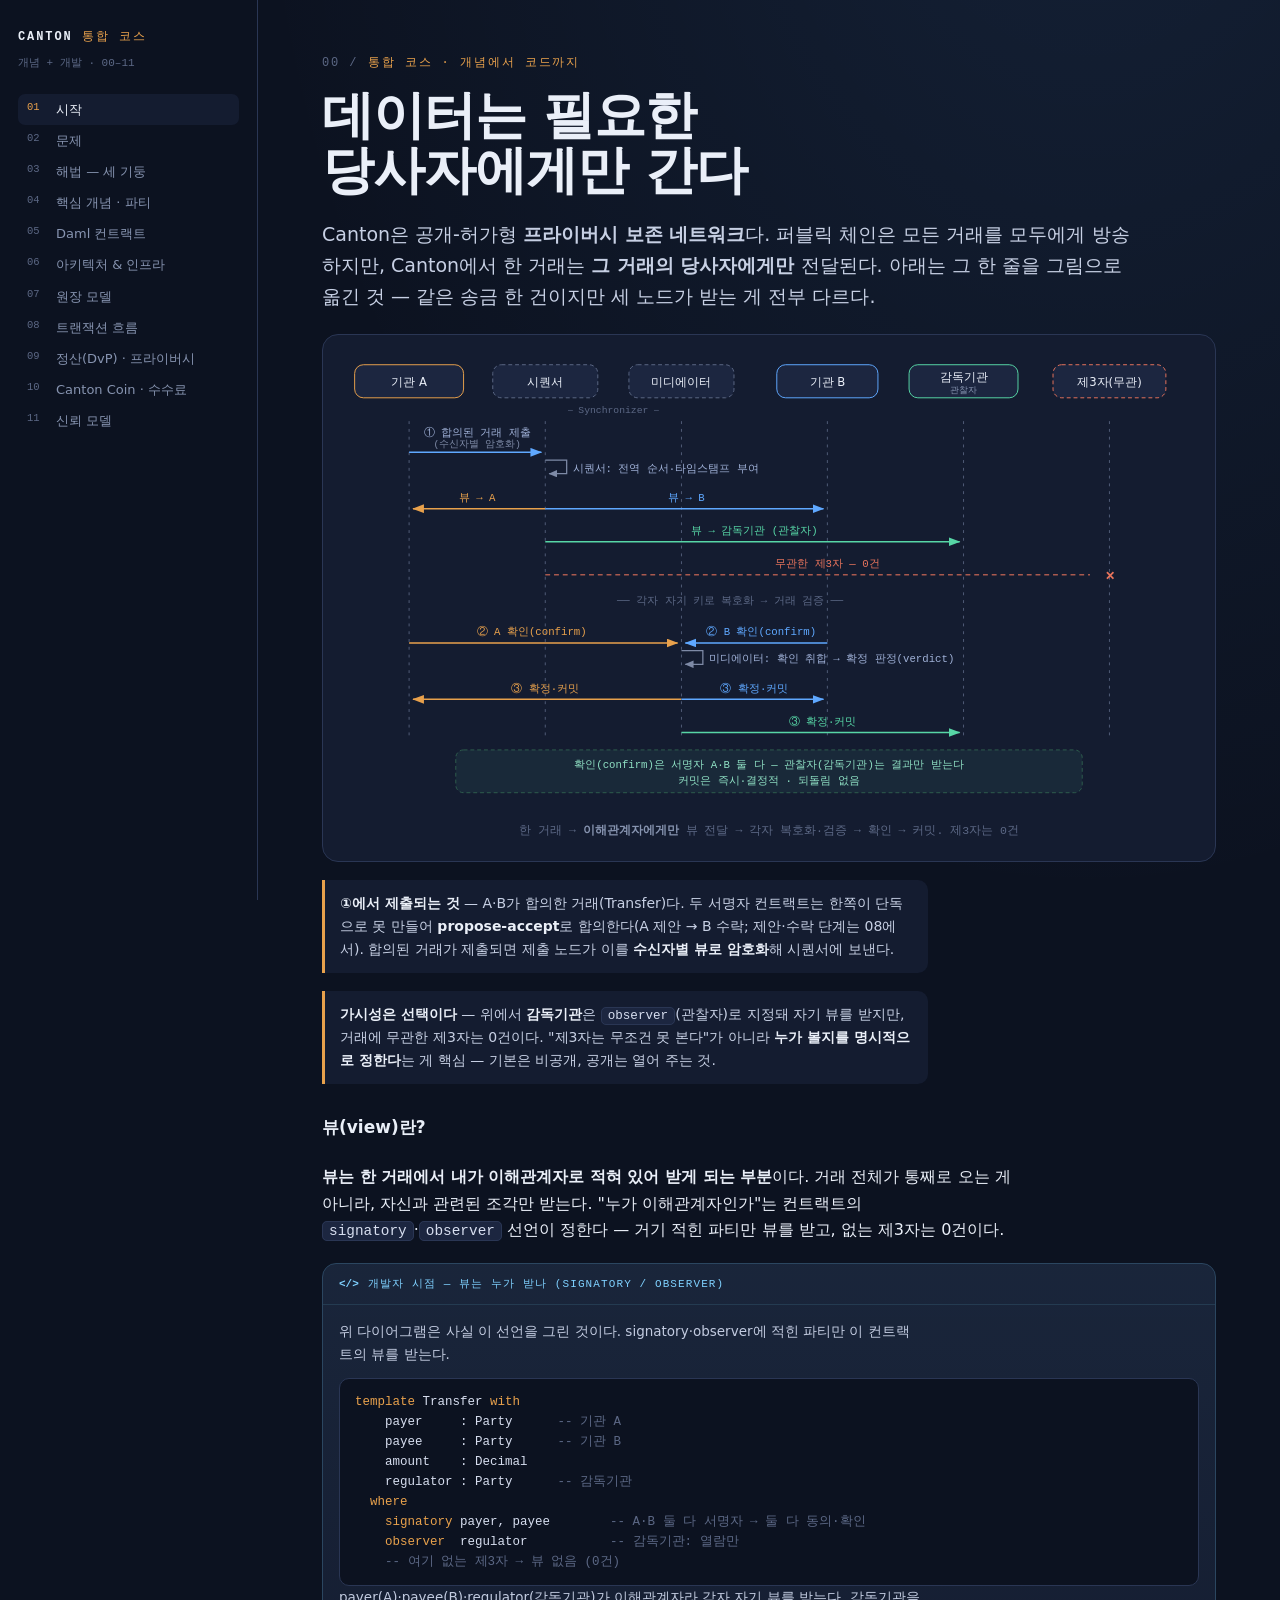
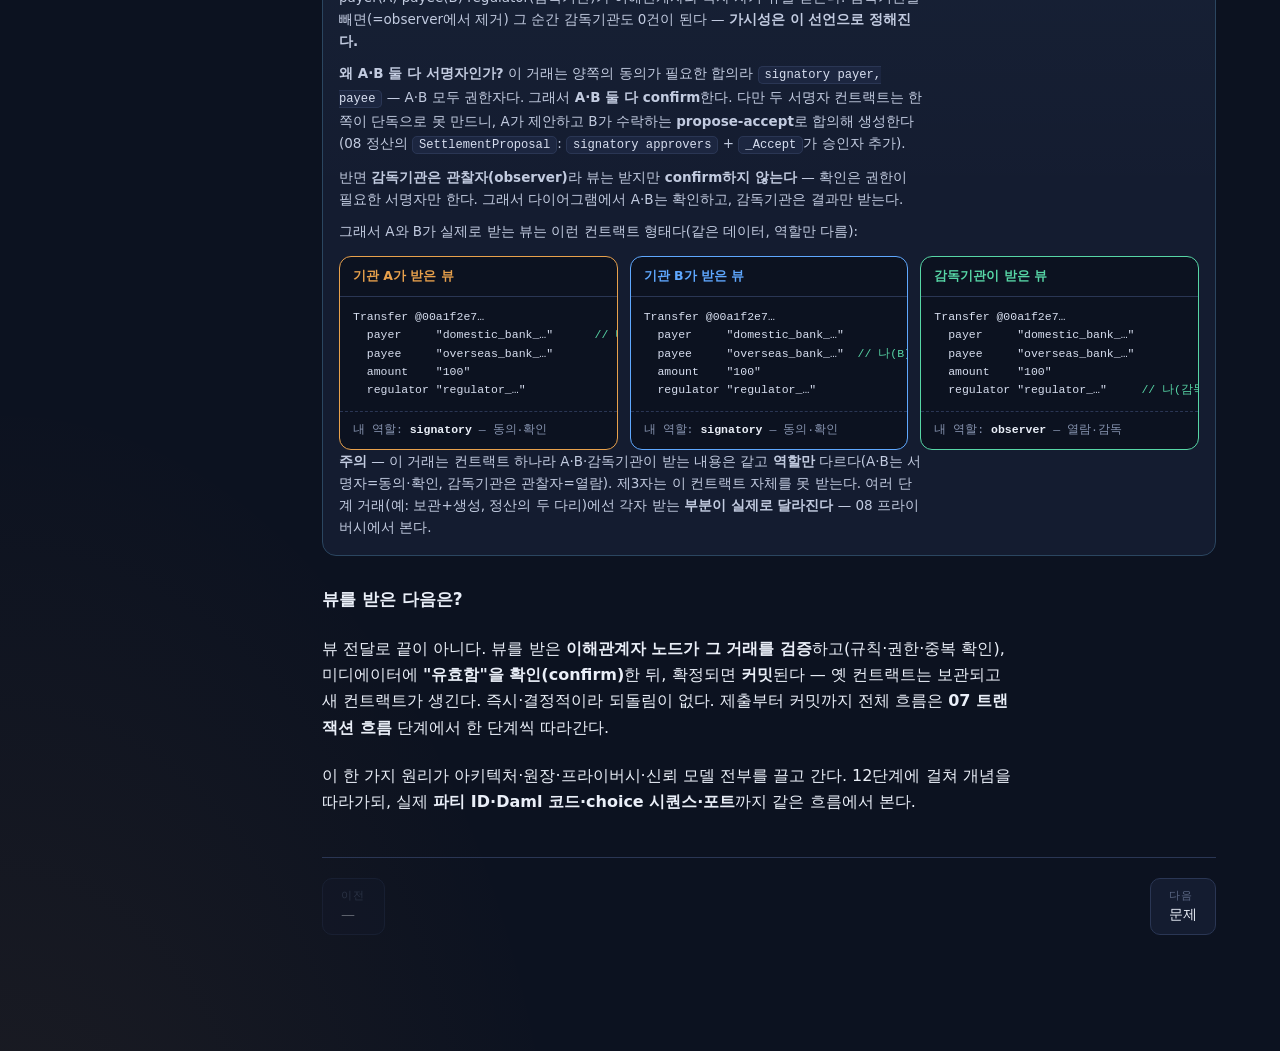
==== wiki/course/index.html @ bc88a3c5 "docs(course): 06 원장에 "노드 DB 구조 — 내부 스토어 vs PQS" 표+다이어그램 데이터 흐름 SVG(앱→Ledger API→참여자 내부 PostgreSQL · " ====
<!doctype html>
<html lang="ko">
<head>
<meta charset="utf-8">
<meta name="viewport" content="width=device-width, initial-scale=1">
<meta name="description" content="Canton Network 통합 코스 — 개념부터 코드까지 한 흐름으로(클릭형 DvP·신뢰모델·아키텍처).">
<title>Canton 통합 코스 — 개념 + 개발</title>
</head>
<body>
<style>
  :root{
    --ink:#0C1220; --surface:#141C30; --surface2:#1C2640; --line:#2A3654;
    --text:#EAEFF8; --muted:#8794B0; --faint:#5C6885;
    --a:#E8A14C; --b:#5FA8FF; --sealed:#404C6B; --ok:#57D6A6; --warn:#E8745C; --dev:#7FD1FF;
    --mono:ui-monospace,"SF Mono",SFMono-Regular,Menlo,Consolas,monospace;
    --sans:-apple-system,BlinkMacSystemFont,"Segoe UI",system-ui,Roboto,"Helvetica Neue",Arial,sans-serif;
  }
  *{box-sizing:border-box} html,body{margin:0}
  body{background:radial-gradient(120% 80% at 85% -10%,rgba(95,168,255,.10),transparent 55%),radial-gradient(90% 70% at 0% 110%,rgba(232,161,76,.08),transparent 50%),var(--ink); color:var(--text); font-family:var(--sans); -webkit-font-smoothing:antialiased; line-height:1.64}
  a{color:var(--b)}
  .wrap{display:grid; grid-template-columns:258px 1fr; min-height:100vh; max-width:1340px; margin:0 auto}

  .rail{border-right:1px solid var(--line); padding:28px 18px 40px; position:sticky; top:0; align-self:start; height:100vh; overflow:auto}
  .brand{font-family:var(--mono); font-size:12px; letter-spacing:.16em; color:var(--a); text-transform:uppercase} .brand b{color:var(--text); font-weight:600}
  .brand-sub{font-family:var(--mono); font-size:11px; color:var(--faint); margin-top:6px}
  .steps{list-style:none; margin:22px 0 0; padding:0; counter-reset:s}
  .steps button{width:100%; text-align:left; background:none; border:0; color:var(--muted); font-family:var(--sans); font-size:13px; padding:7px 9px 7px 38px; position:relative; border-radius:7px; cursor:pointer; line-height:1.32}
  .steps button::before{counter-increment:s; content:counter(s,decimal-leading-zero); position:absolute; left:9px; top:7px; font-family:var(--mono); font-size:10.5px; color:var(--faint)}
  .steps button:hover,.steps button[aria-current="true"]{color:var(--text); background:var(--surface)}
  .steps button[aria-current="true"]::before{color:var(--a)} .steps button[data-done="1"]::before{color:var(--ok)}
  .rail-foot{font-family:var(--mono); font-size:10px; color:var(--faint); margin-top:22px; line-height:1.7}

  .stage-area{padding:54px clamp(22px,5vw,76px) 120px; min-width:0}
  .stage{display:none; animation:rise .4s ease both} .stage.active{display:block}
  @keyframes rise{from{opacity:0; transform:translateY(10px)} to{opacity:1; transform:none}}
  .eyebrow{font-family:var(--mono); font-size:12px; letter-spacing:.16em; text-transform:uppercase; color:var(--a)} .eyebrow .n{color:var(--faint)}
  h1{font-size:clamp(30px,4.6vw,52px); line-height:1.07; letter-spacing:-.02em; margin:14px 0 0; font-weight:680}
  h2{font-size:clamp(23px,3.3vw,34px); line-height:1.13; letter-spacing:-.015em; margin:12px 0 0; font-weight:660}
  h3.sub{font-size:17px; font-weight:640; margin:30px 0 0; color:var(--text)}
  .lede{font-size:clamp(16px,1.7vw,19px); color:#C7D0E4; max-width:68ch; margin:20px 0 0}
  .body{margin-top:22px} .body p{max-width:68ch; color:#C2CBE0; margin:14px 0 0} .body p b{color:var(--text); font-weight:620}
  .body ul{max-width:68ch; margin:12px 0 0; padding-left:20px; color:#C2CBE0} .body li{margin:7px 0} .body li b{color:var(--text)}
  .k{font-family:var(--mono); font-size:.9em; background:var(--surface2); border:1px solid var(--line); padding:1px 6px; border-radius:5px; color:#D7DEEF}
  abbr[title]{text-decoration:underline dotted; text-decoration-color:var(--faint); text-underline-offset:3px; cursor:help}
  .note{max-width:68ch; margin:18px 0 0; padding:12px 15px; border-left:3px solid var(--a); background:var(--surface); border-radius:0 10px 10px 0; font-size:14px; color:#C7D0E4} .note b{color:var(--text)}
  .gtbl{width:100%; border-collapse:collapse; margin-top:14px; font-size:13px} .gtbl th,.gtbl td{border:1px solid var(--line); padding:8px 12px; text-align:left; vertical-align:top} .gtbl th{background:var(--surface2); color:var(--muted); font-family:var(--mono); font-size:11.5px; font-weight:600; letter-spacing:.04em} .gtbl td{color:#C2CBE0} .gtbl td b{color:var(--text)} .gtbl td .k{font-family:var(--mono); font-size:.92em; color:var(--dev)}

  .cards{display:grid; gap:13px; margin-top:20px} .c3{grid-template-columns:repeat(3,1fr)} .c2{grid-template-columns:repeat(2,1fr)}
  .card{background:var(--surface); border:1px solid var(--line); border-radius:14px; padding:16px 16px 18px}
  .card .tag{font-family:var(--mono); font-size:11px; letter-spacing:.08em; color:var(--faint); text-transform:uppercase}
  .card h3{margin:7px 0 0; font-size:16px; font-weight:640} .card p{margin:7px 0 0; font-size:13.5px; color:var(--muted)}
  .card .mit{margin-top:9px; padding-top:9px; border-top:1px dashed var(--line); font-size:12.5px; color:#AEB9D4} .card .mit b{color:var(--ok); font-family:var(--mono); font-size:11px}
  .card .tline{margin-top:8px; font-size:12.5px; line-height:1.55; color:#C2CBE0} .card .tline b{font-family:var(--mono); font-size:10px; letter-spacing:.06em; text-transform:uppercase; margin-right:6px; white-space:nowrap}
  .card .tline.trust b{color:var(--a)} .card .tline.no b{color:var(--b)}

  .dev{margin-top:20px; border:1px solid #2b4660; border-radius:14px; background:linear-gradient(180deg,rgba(127,209,255,.05),transparent 60%),var(--surface); overflow:hidden}
  .dev-h{display:flex; align-items:center; gap:9px; padding:11px 16px; border-bottom:1px solid #243b51; font-family:var(--mono); font-size:11px; letter-spacing:.1em; text-transform:uppercase; color:var(--dev)} .dev-h::before{content:"</>"; font-weight:700; letter-spacing:0}
  .dev-b{padding:15px 16px 17px} .dev-b p{margin:0; font-size:13.5px; color:#C2CBE0; max-width:68ch} .dev-b p+p{margin-top:10px}
  pre{margin:13px 0 0; background:var(--ink); border:1px solid var(--line); border-radius:10px; padding:13px 15px; overflow:auto; font-family:var(--mono); font-size:12.5px; line-height:1.6; color:#D7DEEF}
  pre .c{color:var(--faint)} pre .kw{color:var(--a)} pre .id{color:var(--dev)} pre .s{color:var(--ok)}
  .kv{display:grid; grid-template-columns:auto 1fr; gap:5px 14px; margin-top:12px; font-family:var(--mono); font-size:12.5px} .kv dt{color:var(--faint)} .kv dd{margin:0; color:#D7DEEF}
  .vcards{display:grid; grid-template-columns:repeat(3,1fr); gap:12px; margin-top:14px}
  .vcard{border:1.5px solid var(--line); border-radius:12px; background:var(--ink); overflow:hidden}
  .vcard.A{border-color:var(--a)} .vcard.B{border-color:var(--b)} .vcard.R{border-color:var(--ok)}
  .vcard .vh{padding:9px 13px; border-bottom:1px solid var(--line); font-size:12.5px; font-weight:620}
  .vcard.A .vh{color:var(--a)} .vcard.B .vh{color:var(--b)} .vcard.R .vh{color:var(--ok)}
  .vcard .vbody{font-family:var(--mono); font-size:11.5px; line-height:1.6; color:#D7DEEF; padding:11px 13px; white-space:pre}
  .vcard .vbody .me{color:var(--ok)} .vcard .vbody .c{color:var(--faint)}
  .vcard .role{padding:9px 13px; border-top:1px dashed var(--line); font-family:var(--mono); font-size:11.5px; color:var(--muted)} .vcard .role b{color:var(--text)}
  @media (max-width:920px){ .vcards{grid-template-columns:1fr} }

  .nav{display:flex; justify-content:space-between; gap:12px; margin-top:42px; border-top:1px solid var(--line); padding-top:20px}
  .nav button{background:var(--surface); border:1px solid var(--line); color:var(--text); font-family:var(--sans); font-size:14px; padding:11px 18px; border-radius:10px; cursor:pointer; max-width:46%; display:flex; flex-direction:column; gap:2px; line-height:1.25}
  .nav button:hover:not(:disabled){border-color:var(--a)} .nav button:disabled{opacity:.35; cursor:default}
  .nav .dir{font-family:var(--mono); font-size:10.5px; letter-spacing:.12em; color:var(--faint); text-transform:uppercase} .nav .t-next{text-align:right}

  .fig{margin-top:22px; background:var(--surface); border:1px solid var(--line); border-radius:16px; padding:20px 18px}
  .fig-cap{font-family:var(--mono); font-size:11.5px; color:var(--faint); margin-top:13px; text-align:center} .fig-cap b{color:var(--muted)}
  .seqwrap{overflow-x:auto}
  .net{display:flex; align-items:center; justify-content:center; flex-wrap:wrap}
  .net .box{border:1.5px solid var(--line); border-radius:12px; background:var(--surface2); padding:12px 14px; text-align:center} .net .box.amber{border-color:var(--a)} .net .box.azure{border-color:var(--b)}
  .net .box .t{font-size:14px; font-weight:620} .net .box .s{font-size:11.5px; color:var(--muted); margin-top:3px; font-family:var(--mono)}
  .net .link{width:54px; height:2px; background:linear-gradient(90deg,var(--a),var(--faint))} .net .link.r{background:linear-gradient(90deg,var(--faint),var(--b))}
  .net .sync{border:1.5px dashed var(--faint); border-radius:12px; padding:13px 15px; text-align:center; background:rgba(64,76,107,.12)} .net .sync .t{font-size:14px; font-weight:620} .net .sync .s{font-size:11px; color:var(--muted); margin-top:3px; font-family:var(--mono)}
  .pillars{display:grid; grid-template-columns:repeat(3,1fr); gap:12px}
  .pillar{border:1px solid var(--line); border-radius:13px; padding:15px; background:var(--surface2)} .pillar .pn{font-family:var(--mono); font-size:11px; color:var(--a)} .pillar h4{margin:6px 0 0; font-size:14.5px; font-weight:640} .pillar p{margin:6px 0 0; font-size:12.5px; color:var(--muted)}
  .pillars-sum{margin-top:11px; text-align:center; font-family:var(--mono); font-size:12.5px; color:var(--ok)}
  .arch{display:grid; grid-template-columns:1fr 1fr; gap:13px} .arch .col{background:var(--surface2); border:1px solid var(--line); border-radius:14px; padding:16px}
  .arch .col .role{font-family:var(--mono); font-size:11px; letter-spacing:.08em; text-transform:uppercase} .arch .col.coord .role{color:var(--a)} .arch .col.store .role{color:var(--b)}
  .arch .col h4{margin:6px 0 0; font-size:15px; font-weight:640} .arch .col ul{margin:10px 0 0; padding-left:17px; font-size:12.5px; color:var(--muted)} .arch .col li{margin:4px 0}
  .ledger{display:flex; align-items:center; justify-content:center; gap:16px; flex-wrap:wrap}
  .lcard{border:1.5px solid var(--line); border-radius:12px; padding:13px 15px; min-width:158px; text-align:center; background:var(--surface2)}
  .lcard.old{opacity:.55; border-style:dashed; position:relative} .lcard.old .x{position:absolute; inset:0; background:repeating-linear-gradient(45deg,transparent,transparent 7px,rgba(232,116,92,.25) 7px,rgba(232,116,92,.25) 9px); border-radius:12px}
  .lcard.new{border-color:var(--ok)} .lcard .st{font-family:var(--mono); font-size:11px} .lcard.old .st{color:var(--warn)} .lcard.new .st{color:var(--ok)} .lcard .t{font-size:14px; font-weight:620; margin-top:5px}
  .arrow{font-family:var(--mono); color:var(--faint); font-size:13px; letter-spacing:.08em}
  .vd{display:flex; flex-direction:column; align-items:center} .vd .tx{border:1.5px solid var(--text); border-radius:12px; padding:10px 18px; font-weight:620; font-size:14px}
  .vd .split{display:flex; gap:40px; justify-content:center; flex-wrap:wrap} .vd .leg{display:flex; flex-direction:column; align-items:center; padding-top:24px; position:relative} .vd .leg::before{content:""; position:absolute; top:0; height:24px; width:2px; background:var(--line)}
  .vd .view{border:1.5px solid var(--line); border-radius:10px; padding:8px 13px; font-size:13px; text-align:center; min-width:118px} .vd .view.va{border-color:var(--a)} .vd .view.vb{border-color:var(--b)} .vd .view.vx{border-color:var(--warn); border-style:dashed; opacity:.7} .vd .who{font-family:var(--mono); font-size:11px; color:var(--muted); margin-top:6px}

  /* ===== privacy: 3-node simultaneous detailed view ===== */
  .pv{margin-top:20px; background:var(--surface); border:1px solid var(--line); border-radius:16px; padding:18px 16px 20px}
  .pv-top{display:flex; align-items:center; gap:14px; flex-wrap:wrap; justify-content:space-between; border-bottom:1px solid var(--line); padding-bottom:14px}
  .pv-tx{font-family:var(--mono); font-size:13px; color:var(--text)} .pv-tx .b{color:var(--a)}
  .pv-run{background:var(--a); color:var(--ink); border:0; font-family:var(--sans); font-weight:600; font-size:13.5px; padding:9px 18px; border-radius:9px; cursor:pointer}
  .pv-run.ghost{background:none; border:1px solid var(--line); color:var(--muted); font-weight:500; margin-left:8px}
  .pv-sync{margin:14px 0; border:1.5px dashed var(--sealed); border-radius:12px; padding:12px 14px; background:rgba(64,76,107,.10); text-align:center; transition:border-color .4s,background .4s}
  .pv-sync.lit{border-color:var(--faint); background:rgba(64,76,107,.18)}
  .pv-sync .h{font-family:var(--mono); font-size:11px; letter-spacing:.06em; text-transform:uppercase; color:var(--faint)}
  .pv-sync .cipher{font-family:var(--mono); font-size:12.5px; color:#9fb0d6; margin-top:6px; word-break:break-all}
  .pv-sync .cipher .x{color:var(--warn)}
  .pv-nodes{display:grid; grid-template-columns:repeat(4,1fr); gap:10px}
  .pnode.V.lit{border-color:var(--ok)}
  .pnode{border:1.5px solid var(--line); border-radius:12px; background:var(--surface2); overflow:hidden; transition:border-color .4s,opacity .4s; opacity:.55}
  .pnode.lit{opacity:1}
  .pnode.A.lit{border-color:var(--a)} .pnode.B.lit{border-color:var(--b)} .pnode.X.lit{border-color:var(--warn)}
  .pnode .ph{padding:10px 13px; border-bottom:1px solid var(--line); display:flex; justify-content:space-between; align-items:baseline}
  .pnode .ph .nm{font-size:13.5px; font-weight:620} .pnode .ph .pt{font-family:var(--mono); font-size:10.5px; color:var(--faint)}
  .pnode .pq{font-family:var(--mono); font-size:11px; color:var(--faint); padding:10px 13px 0}
  .pnode .pr{font-family:var(--mono); font-size:11.5px; line-height:1.55; color:#C9D2E8; padding:6px 13px 14px; min-height:96px; white-space:pre-wrap}
  .pnode .pr .cnt{color:var(--ok)} .pnode.X .pr .cnt{color:var(--warn)}
  .pnode .pr .muted{color:var(--faint)}
  .pv-cap{font-family:var(--mono); font-size:12px; color:var(--muted); margin-top:14px; text-align:center} .pv-cap b{color:var(--text)}
  .dvp{margin-top:20px; background:var(--surface); border:1px solid var(--line); border-radius:16px; padding:18px 16px 20px}
  .dvp-row{display:grid; grid-template-columns:1fr auto 1fr; gap:14px; align-items:center}
  .dparty{text-align:center}
  .dparty .dh{font-family:var(--mono); font-size:11px; letter-spacing:.06em; text-transform:uppercase} .dparty.A .dh{color:var(--a)} .dparty.B .dh{color:var(--b)}
  .dleg{margin-top:8px; border:1.5px solid var(--line); border-radius:12px; padding:14px; background:var(--surface2); font-size:15px; font-weight:620; transition:border-color .4s,background .4s}
  .dparty.A .dleg.lock{border-color:var(--a); background:#23304e} .dparty.B .dleg.lock{border-color:var(--b); background:#1f2c4a}
  .dstat{font-family:var(--mono); font-size:11px; font-weight:500; color:var(--muted); margin-top:7px} .dleg.lock .dstat{color:var(--text)}
  .dvenue{text-align:center; min-width:120px} .dvenue .dh{font-family:var(--mono); font-size:11px; color:var(--faint); text-transform:uppercase} .dvenue .dsub{font-size:11px; color:var(--muted); margin-top:3px; font-family:var(--mono)}
  .dswap{font-size:26px; color:var(--faint); margin-top:8px; transition:color .4s,transform .4s}
  .dvp[data-step="6"] .dswap,.dvp[data-step="7"] .dswap{color:var(--ok); transform:scale(1.18)}
  .dvp-banner{text-align:center; font-family:var(--mono); font-size:12px; color:var(--ok); margin-top:13px; min-height:16px; opacity:0; transition:opacity .4s}
  .dvp[data-step="6"] .dvp-banner,.dvp[data-step="7"] .dvp-banner{opacity:1}
  .dvp-result{margin-top:14px}
  .dvp-read{margin-top:15px; border-top:1px solid var(--line); padding-top:13px; display:flex; gap:14px; align-items:center; flex-wrap:wrap} .dvp-read .stepno{font-family:var(--mono); font-size:13px; color:var(--a); white-space:nowrap} .dvp-read .desc{font-size:14.5px; color:#C7D0E4; flex:1; min-width:200px} .dvp-read .desc b{color:var(--text)} .dvp-read .desc code{font-family:var(--mono); font-size:.9em; color:var(--dev)}
  .dvp-ctrl{display:flex; gap:10px; margin-top:14px; flex-wrap:wrap} .dvp-ctrl button{background:var(--a); color:var(--ink); border:0; font-family:var(--sans); font-weight:600; font-size:13.5px; padding:9px 18px; border-radius:9px; cursor:pointer} .dvp-ctrl button.ghost{background:none; border:1px solid var(--line); color:var(--muted); font-weight:500} .dvp-ctrl button:disabled{opacity:.35; cursor:default}
  @media(max-width:920px){ .dvp-row{grid-template-columns:1fr} }
  .synrow{display:flex; gap:10px; margin-top:10px}
  .syncpart{flex:1 1 0; border:1.5px dashed var(--line); border-radius:10px; padding:9px 10px; text-align:center; background:rgba(64,76,107,.10)}
  .syncpart .sh{font-family:var(--mono); font-size:12px; font-weight:600; color:var(--muted)} .syncpart .ss{font-family:var(--mono); font-size:10.5px; color:var(--faint); margin-top:3px}
  @keyframes seqGlow{0%,100%{border-color:var(--line); box-shadow:none} 25%,70%{border-color:var(--a); box-shadow:0 0 0 3px rgba(232,161,76,.22)}}
  @keyframes nodeGlow{0%,100%{box-shadow:none} 14%,42%{box-shadow:0 0 0 3px rgba(127,209,255,.18)}}
  @keyframes medGlow{0%,48%,100%{border-color:var(--line); box-shadow:none} 62%,90%{border-color:var(--dev); box-shadow:0 0 0 3px rgba(127,209,255,.22)}}
  .dvp.glow-seq .syncpart.seq{animation:seqGlow .9s ease both}
  .dvp.glow-conf .pnode.signing{animation:nodeGlow 1.2s ease both}
  .dvp.glow-conf .syncpart.med{animation:medGlow 1.2s ease both}
  .dvp[data-phase="confirm"] .syncpart.seq{border-color:var(--a)} .dvp[data-phase="confirm"] .syncpart.seq .sh{color:var(--a)}
  .pnode .psign{display:none; width:100%; margin-top:10px; background:var(--dev); color:var(--ink); border:0; font-family:var(--sans); font-weight:650; font-size:12px; padding:8px 10px; border-radius:8px; cursor:pointer}
  .pnode .psign:hover{filter:brightness(1.08)}
  .pnode .psigned{display:none; margin-top:10px; padding:8px 10px; font-family:var(--mono); font-size:11.5px; color:var(--ok); text-align:center}
  .dvp[data-phase="confirm"] .pnode .pbtn{display:none}
  .dvp[data-phase="confirm"] .pnode.signing:not(.signed) .psign{display:block}
  .dvp[data-phase="confirm"] .pnode.signing.signed .psigned{display:block}
  .pnode.signed{animation:nodeGlow 1s ease both}
  .dvp-flow{min-height:20px; margin:8px 0 2px; text-align:center; font-family:var(--mono); font-size:11.5px; color:var(--muted); opacity:0; transition:opacity .3s} .dvp-flow.show{opacity:1}
  .dvp-flow .fa{display:inline-block; margin-right:7px; font-weight:700}
  @keyframes flowDown{0%{transform:translateY(-5px);opacity:.35}50%{opacity:1}100%{transform:translateY(6px);opacity:.35}}
  .dvp-flow.down .fa{animation:flowDown .9s ease infinite}
  @media(prefers-reduced-motion:reduce){ .dvp.glow-seq .syncpart.seq,.dvp.glow-conf .syncpart.med,.pnode.signed,.dvp-flow.down .fa{animation:none} }
  .pnode.signing .ph .nm{font-weight:800}
  .pnode.signing .ph .nm::after{content:" · 이해관계자"; color:var(--dev); font-weight:600; font-size:10.5px}
  .pnode{display:flex; flex-direction:column} .pnode .pr{flex:1}
  .pbtn{display:block; width:100%; margin-top:10px; background:var(--a); color:var(--ink); border:0; font-family:var(--sans); font-weight:600; font-size:12.5px; padding:8px 10px; border-radius:8px; cursor:pointer}
  .pnode.B .pbtn:not(:disabled){background:var(--b)} .pnode.V .pbtn:not(:disabled){background:var(--ok)}
  .pbtn:disabled{background:transparent; color:var(--faint); border:1px solid var(--line); cursor:default}
  .pbtn:not(:disabled):hover{filter:brightness(1.08)}
  .dvp-reset{margin-left:auto; background:none; border:1px solid var(--line); color:var(--muted); font-family:var(--sans); font-size:12.5px; padding:7px 14px; border-radius:8px; cursor:pointer}
  .dvp-code-wrap{margin-top:12px} .ccap{font-family:var(--mono); font-size:10.5px; letter-spacing:.06em; text-transform:uppercase; color:var(--faint)} .dvp-code-wrap pre{margin-top:6px}

  /* lifecycle */
  .life{margin-top:20px; background:var(--surface); border:1px solid var(--line); border-radius:16px; padding:18px 16px 20px}
  .life-map{display:grid; grid-template-columns:1fr auto 1fr; gap:13px; align-items:center}
  .side{display:flex; flex-direction:column; gap:8px} .side .side-h{font-family:var(--mono); font-size:11px; letter-spacing:.06em; text-transform:uppercase; text-align:center} .side.A .side-h{color:var(--a)} .side.B .side-h{color:var(--b)}
  .ln{border:1.5px solid var(--line); border-radius:11px; padding:9px 11px; background:var(--surface2); text-align:center; transition:border-color .3s,box-shadow .3s,background .3s} .ln .lt{font-size:13px; font-weight:600} .ln .ls{font-size:11px; color:var(--muted); margin-top:2px; font-family:var(--mono)}
  .ln.hot{border-color:var(--a); background:#23304e; box-shadow:0 0 0 3px rgba(232,161,76,.15)} .side.B .ln.hot{border-color:var(--b); box-shadow:0 0 0 3px rgba(95,168,255,.15)}
  .center{display:flex; flex-direction:column; gap:8px; align-items:center; min-width:128px} .sync-h{font-family:var(--mono); font-size:11px; color:var(--faint); letter-spacing:.06em; text-transform:uppercase}
  .ln.sync{border-style:dashed} .ln.sync.hot{border-color:var(--text); background:#222c46; box-shadow:0 0 0 3px rgba(234,239,248,.10)}
  .life-read{margin-top:16px; border-top:1px solid var(--line); padding-top:14px; display:flex; gap:14px} .life-read .stepno{font-family:var(--mono); font-size:13px; color:var(--a); white-space:nowrap; padding-top:2px} .life-read .desc{font-size:14.5px; color:#C7D0E4} .life-read .desc b{color:var(--text)}
  .life-ctrl{display:flex; gap:10px; align-items:center; margin-top:14px; flex-wrap:wrap}
  .life-ctrl button{background:var(--a); color:var(--ink); border:0; font-family:var(--sans); font-weight:600; font-size:13.5px; padding:9px 18px; border-radius:9px; cursor:pointer} .life-ctrl button.ghost{background:none; border:1px solid var(--line); color:var(--muted); font-weight:500} .life-ctrl button:disabled{opacity:.35; cursor:default}
  .seal-tag{display:inline-block; margin-left:6px; font-family:var(--mono); font-size:10.5px; color:var(--sealed); border:1px solid var(--sealed); border-radius:6px; padding:1px 6px}

  .seqbar{display:flex; gap:6px; margin-top:14px}
  .seqstep{flex:1 1 0; min-width:0; border:1px solid var(--line); border-radius:8px; padding:7px 6px; background:var(--surface2); opacity:.4; transition:opacity .3s,border-color .3s; text-align:center}
  .seqstep.on{opacity:1; border-color:var(--a)}
  .seqstep .sn{font-family:var(--mono); font-size:11px; color:var(--faint)} .seqstep.on .sn{color:var(--a)}
  .seqstep .sc{font-family:var(--mono); font-size:10px; color:var(--muted); margin-top:3px; line-height:1.25} .seqstep.on .sc{color:var(--dev)}
  @media(max-width:920px){ .seqbar{flex-wrap:wrap} .seqstep{flex:1 1 28%} }
  .seq{margin-top:14px; display:flex; flex-direction:column; gap:8px}
  .seqrow{display:grid; grid-template-columns:88px 1fr; gap:12px; align-items:start; border:1px solid var(--line); border-radius:11px; padding:11px 13px; background:var(--surface2); opacity:.45; transition:opacity .3s,border-color .3s} .seqrow.on{opacity:1; border-color:var(--a)}
  .seqrow .actor{font-family:var(--mono); font-size:11px; color:var(--a); padding-top:2px} .seqrow .what code{font-family:var(--mono); font-size:12.5px; color:var(--dev)} .seqrow .what .d{color:var(--muted); font-size:12.5px; margin-top:3px}

  .pbar{position:fixed; top:0; left:0; height:2px; background:var(--a); width:0; transition:width .35s; z-index:20}
  @media (max-width:920px){
    .wrap{grid-template-columns:1fr}
    .rail{position:static; height:auto; border-right:0; border-bottom:1px solid var(--line); padding:16px 18px}
    .steps{display:flex; gap:4px; overflow:auto; margin-top:12px} .steps li{flex:0 0 auto} .steps button{padding:7px 11px; white-space:nowrap} .steps button::before{display:none}
    .rail-foot{display:none} .stage-area{padding:32px 18px 92px}
    .c3,.c2,.pillars,.arch,.pv-nodes{grid-template-columns:1fr} .life-map{grid-template-columns:1fr; gap:16px}
  }
  @media (prefers-reduced-motion:reduce){*{animation:none!important; transition:none!important}}
  :focus-visible{outline:2px solid var(--a); outline-offset:2px; border-radius:6px}
</style>

<div class="pbar" id="pbar"></div>
<div class="wrap">
  <nav class="rail" aria-label="코스 단계">
    <div class="brand"><b>Canton</b> 통합 코스</div>
    <div class="brand-sub">개념 + 개발 · 00–11</div>
    <ol class="steps" id="steps"></ol>
  </nav>

  <main class="stage-area" id="stageArea">

    <!-- 00 -->
    <section class="stage active" data-title="시작">
      <div class="eyebrow"><span class="n">00 /</span> 통합 코스 · 개념에서 코드까지</div>
      <h1>데이터는 필요한<br>당사자에게만 간다</h1>
      <p class="lede">Canton은 공개-허가형 <b>프라이버시 보존 네트워크</b>다. 퍼블릭 체인은 모든 거래를 모두에게 방송하지만, Canton에서 한 거래는 <b>그 거래의 당사자에게만</b> 전달된다. 아래는 그 한 줄을 그림으로 옮긴 것 — 같은 송금 한 건이지만 세 노드가 받는 게 전부 다르다.</p>
      <div class="fig">
        <div class="seqwrap">
          <svg viewBox="0 0 880 458" role="img" aria-label="Canton 거래 시퀀스: 제출·순서화·뷰 전달·검증·확인·확정·커밋, 시퀀서·미디에이터의 자체 작업 포함" style="width:100%; min-width:720px; height:auto; font-family:var(--sans)">
              <defs>
                <marker id="ahA" markerWidth="10" markerHeight="10" refX="7.5" refY="3" orient="auto"><path d="M0,0 L8,3 L0,6 z" fill="#E8A14C"/></marker>
                <marker id="ahB" markerWidth="10" markerHeight="10" refX="7.5" refY="3" orient="auto"><path d="M0,0 L8,3 L0,6 z" fill="#5FA8FF"/></marker>
                <marker id="ahR" markerWidth="10" markerHeight="10" refX="7.5" refY="3" orient="auto"><path d="M0,0 L8,3 L0,6 z" fill="#57D6A6"/></marker>
                <marker id="ahF" markerWidth="9" markerHeight="9" refX="6.5" refY="3" orient="auto"><path d="M0,0 L7,3 L0,6 z" fill="#7E8AA6"/></marker>
              </defs>
              <g font-size="12" fill="#EAEFF8" text-anchor="middle">
                <rect x="14" y="10" width="112" height="34" rx="9" fill="#1C2640" stroke="#E8A14C"/><text x="70" y="32">기관 A</text>
                <rect x="156" y="10" width="108" height="34" rx="9" fill="#1C2640" stroke="#5C6885" stroke-dasharray="4 3"/><text x="210" y="32">시퀀서</text>
                <rect x="296" y="10" width="108" height="34" rx="9" fill="#1C2640" stroke="#5C6885" stroke-dasharray="4 3"/><text x="350" y="32">미디에이터</text>
                <rect x="448" y="10" width="104" height="34" rx="9" fill="#1C2640" stroke="#5FA8FF"/><text x="500" y="32">기관 B</text>
                <rect x="584" y="10" width="112" height="34" rx="9" fill="#1C2640" stroke="#57D6A6"/><text x="640" y="27">감독기관</text><text x="640" y="39" font-size="9" fill="#8794B0">관찰자</text>
                <rect x="732" y="10" width="116" height="34" rx="9" fill="#1C2640" stroke="#E8745C" stroke-dasharray="4 3"/><text x="790" y="32">제3자(무관)</text>
              </g>
              <text x="280" y="60" text-anchor="middle" font-size="10" font-family="monospace" fill="#5C6885">⎯ Synchronizer ⎯</text>
              <g stroke="#5C6885" stroke-dasharray="3 5" opacity="0.85">
                <line x1="70" y1="68" x2="70" y2="396"/><line x1="210" y1="68" x2="210" y2="396"/><line x1="350" y1="68" x2="350" y2="396"/>
                <line x1="500" y1="68" x2="500" y2="396"/><line x1="640" y1="68" x2="640" y2="396"/><line x1="790" y1="68" x2="790" y2="396"/>
              </g>
              <g font-size="11" font-family="monospace">
                <text x="140" y="83" text-anchor="middle" fill="#9fb0d6">① 합의된 거래 제출</text>
                <text x="140" y="95" text-anchor="middle" font-size="10" fill="#7E8AA6">(수신자별 암호화)</text>
                <line x1="70" y1="100" x2="206" y2="100" stroke="#5FA8FF" stroke-width="1.5" marker-end="url(#ahB)"/>
                <path d="M210,108 h22 v14 h-18" fill="none" stroke="#7E8AA6" stroke-width="1.3" marker-end="url(#ahF)"/>
                <text x="238" y="120" text-anchor="start" fill="#9fb0d6">시퀀서: 전역 순서·타임스탬프 부여</text>
                <text x="140" y="150" text-anchor="middle" fill="#E8A14C">뷰 → A</text>
                <line x1="210" y1="158" x2="74" y2="158" stroke="#E8A14C" stroke-width="1.5" marker-end="url(#ahA)"/>
                <text x="355" y="150" text-anchor="middle" fill="#5FA8FF">뷰 → B</text>
                <line x1="210" y1="158" x2="496" y2="158" stroke="#5FA8FF" stroke-width="1.5" marker-end="url(#ahB)"/>
                <text x="425" y="184" text-anchor="middle" fill="#57D6A6">뷰 → 감독기관 (관찰자)</text>
                <line x1="210" y1="192" x2="636" y2="192" stroke="#57D6A6" stroke-width="1.5" marker-end="url(#ahR)"/>
                <text x="500" y="218" text-anchor="middle" fill="#E8745C">무관한 제3자 — 0건</text>
                <line x1="210" y1="226" x2="770" y2="226" stroke="#E8745C" stroke-width="1.5" stroke-dasharray="5 4" opacity="0.7"/>
                <text x="786" y="231" fill="#E8745C" font-size="15" font-weight="700">&#10005;</text>
                <text x="400" y="256" text-anchor="middle" fill="#5C6885">── 각자 자기 키로 복호화 → 거래 검증 ──</text>
                <text x="196" y="288" text-anchor="middle" fill="#E8A14C">② A 확인(confirm)</text>
                <line x1="70" y1="296" x2="346" y2="296" stroke="#E8A14C" stroke-width="1.5" marker-end="url(#ahA)"/>
                <text x="432" y="288" text-anchor="middle" fill="#5FA8FF">② B 확인(confirm)</text>
                <line x1="500" y1="296" x2="354" y2="296" stroke="#5FA8FF" stroke-width="1.5" marker-end="url(#ahB)"/>
                <path d="M350,304 h22 v14 h-18" fill="none" stroke="#7E8AA6" stroke-width="1.3" marker-end="url(#ahF)"/>
                <text x="378" y="316" text-anchor="start" fill="#9fb0d6">미디에이터: 확인 취합 → 확정 판정(verdict)</text>
                <text x="210" y="346" text-anchor="middle" fill="#E8A14C">③ 확정·커밋</text>
                <line x1="350" y1="354" x2="74" y2="354" stroke="#E8A14C" stroke-width="1.5" marker-end="url(#ahA)"/>
                <text x="425" y="346" text-anchor="middle" fill="#5FA8FF">③ 확정·커밋</text>
                <line x1="350" y1="354" x2="496" y2="354" stroke="#5FA8FF" stroke-width="1.5" marker-end="url(#ahB)"/>
                <text x="495" y="380" text-anchor="middle" fill="#57D6A6">③ 확정·커밋</text>
                <line x1="350" y1="388" x2="636" y2="388" stroke="#57D6A6" stroke-width="1.5" marker-end="url(#ahR)"/>
              </g>
              <rect x="118" y="406" width="644" height="44" rx="8" fill="rgba(87,214,166,.07)" stroke="#2f5d4e" stroke-dasharray="4 3"/>
              <text x="440" y="425" text-anchor="middle" font-size="11" font-family="monospace" fill="#8fe0c4">확인(confirm)은 서명자 A·B 둘 다 — 관찰자(감독기관)는 결과만 받는다</text>
              <text x="440" y="441" text-anchor="middle" font-size="11" font-family="monospace" fill="#8fe0c4">커밋은 즉시·결정적 · 되돌림 없음</text>
            </svg>
        </div>
        <div class="fig-cap">한 거래 → <b>이해관계자에게만</b> 뷰 전달 → 각자 복호화·검증 → 확인 → 커밋. 제3자는 0건</div>
      </div>
      <div class="note"><b>①에서 제출되는 것</b> — A·B가 합의한 거래(Transfer)다. 두 서명자 컨트랙트는 한쪽이 단독으로 못 만들어 <b>propose-accept</b>로 합의한다(A 제안 → B 수락; 제안·수락 단계는 08에서). 합의된 거래가 제출되면 제출 노드가 이를 <b>수신자별 뷰로 암호화</b>해 시퀀서에 보낸다.</div>
      <div class="note"><b>가시성은 선택이다</b> — 위에서 <b>감독기관</b>은 <span class="k">observer</span>(관찰자)로 지정돼 자기 뷰를 받지만, 거래에 무관한 제3자는 0건이다. "제3자는 무조건 못 본다"가 아니라 <b>누가 볼지를 명시적으로 정한다</b>는 게 핵심 — 기본은 비공개, 공개는 열어 주는 것.</div>
      <h3 class="sub">뷰(view)란?</h3>
      <p class="body" style="max-width:68ch"><b>뷰는 한 거래에서 내가 이해관계자로 적혀 있어 받게 되는 부분</b>이다. 거래 전체가 통째로 오는 게 아니라, 자신과 관련된 조각만 받는다. "누가 이해관계자인가"는 컨트랙트의 <span class="k">signatory</span>·<span class="k">observer</span> 선언이 정한다 — 거기 적힌 파티만 뷰를 받고, 없는 제3자는 0건이다.</p>
      <div class="dev"><div class="dev-h">개발자 시점 — 뷰는 누가 받나 (signatory / observer)</div><div class="dev-b">
        <p>위 다이어그램은 사실 이 선언을 그린 것이다. <span class="kw">signatory</span>·<span class="kw">observer</span>에 적힌 파티만 이 컨트랙트의 뷰를 받는다.</p>
        <pre><span class="kw">template</span> Transfer <span class="kw">with</span>
    payer     : Party      <span class="c">-- 기관 A</span>
    payee     : Party      <span class="c">-- 기관 B</span>
    amount    : Decimal
    regulator : Party      <span class="c">-- 감독기관</span>
  <span class="kw">where</span>
    <span class="kw">signatory</span> payer, payee        <span class="c">-- A·B 둘 다 서명자 → 둘 다 동의·확인</span>
    <span class="kw">observer</span>  regulator           <span class="c">-- 감독기관: 열람만</span>
    <span class="c">-- 여기 없는 제3자 → 뷰 없음 (0건)</span></pre>
        <p>payer(A)·payee(B)·regulator(감독기관)가 이해관계자라 각자 자기 뷰를 받는다. 감독기관을 빼면(=observer에서 제거) 그 순간 감독기관도 0건이 된다 — <b>가시성은 이 선언으로 정해진다.</b></p>
        <p><b>왜 A·B 둘 다 서명자인가?</b> 이 거래는 양쪽의 동의가 필요한 합의라 <span class="k">signatory payer, payee</span> — A·B 모두 권한자다. 그래서 <b>A·B 둘 다 confirm</b>한다. 다만 두 서명자 컨트랙트는 한쪽이 단독으로 못 만드니, A가 제안하고 B가 수락하는 <b>propose-accept</b>로 합의해 생성한다(08 정산의 <span class="k">SettlementProposal</span>: <span class="k">signatory approvers</span> + <span class="k">_Accept</span>가 승인자 추가).</p>
        <p>반면 <b>감독기관은 관찰자(observer)</b>라 뷰는 받지만 <b>confirm하지 않는다</b> — 확인은 권한이 필요한 서명자만 한다. 그래서 다이어그램에서 A·B는 확인하고, 감독기관은 결과만 받는다.</p>
        <p>그래서 A와 B가 실제로 받는 뷰는 이런 컨트랙트 형태다(같은 데이터, 역할만 다름):</p>
        <div class="vcards">
          <div class="vcard A">
            <div class="vh">기관 A가 받은 뷰</div>
            <div class="vbody">Transfer @00a1f2e7…
  payer     "domestic_bank_…"      <span class="me">// 나(A)</span>
  payee     "overseas_bank_…"
  amount    "100"
  regulator "regulator_…"</div>
            <div class="role">내 역할: <b>signatory</b> — 동의·확인</div>
          </div>
          <div class="vcard B">
            <div class="vh">기관 B가 받은 뷰</div>
            <div class="vbody">Transfer @00a1f2e7…
  payer     "domestic_bank_…"
  payee     "overseas_bank_…"  <span class="me">// 나(B)</span>
  amount    "100"
  regulator "regulator_…"</div>
            <div class="role">내 역할: <b>signatory</b> — 동의·확인</div>
          </div>
          <div class="vcard R">
            <div class="vh">감독기관이 받은 뷰</div>
            <div class="vbody">Transfer @00a1f2e7…
  payer     "domestic_bank_…"
  payee     "overseas_bank_…"
  amount    "100"
  regulator "regulator_…"     <span class="me">// 나(감독)</span></div>
            <div class="role">내 역할: <b>observer</b> — 열람·감독</div>
          </div>
        </div>
        <p><b>주의</b> — 이 거래는 컨트랙트 하나라 A·B·감독기관이 받는 내용은 같고 <b>역할만</b> 다르다(A·B는 서명자=동의·확인, 감독기관은 관찰자=열람). 제3자는 이 컨트랙트 자체를 못 받는다. 여러 단계 거래(예: 보관+생성, 정산의 두 다리)에선 각자 받는 <b>부분이 실제로 달라진다</b> — 08 프라이버시에서 본다.</p>
      </div></div>
      <h3 class="sub">뷰를 받은 다음은?</h3>
      <p class="body" style="max-width:68ch">뷰 전달로 끝이 아니다. 뷰를 받은 <b>이해관계자 노드가 그 거래를 검증</b>하고(규칙·권한·중복 확인), 미디에이터에 <b>"유효함"을 확인(confirm)</b>한 뒤, 확정되면 <b>커밋</b>된다 — 옛 컨트랙트는 보관되고 새 컨트랙트가 생긴다. 즉시·결정적이라 되돌림이 없다. 제출부터 커밋까지 전체 흐름은 <b>07 트랜잭션 흐름</b> 단계에서 한 단계씩 따라간다.</p>
      <p class="body" style="max-width:68ch">이 한 가지 원리가 아키텍처·원장·프라이버시·신뢰 모델 전부를 끌고 간다. 12단계에 걸쳐 개념을 따라가되, 실제 <b>파티 ID·Daml 코드·choice 시퀀스·포트</b>까지 같은 흐름에서 본다.</p>
      <div class="nav"></div>
    </section>

    <!-- 01 문제 -->
    <section class="stage" data-title="문제">
      <div class="eyebrow"><span class="n">01 /</span> 풀어야 할 문제</div>
      <h2>공개가 기본이면 기관은 못 쓴다</h2>
      <div class="body">
        <p>퍼블릭 블록체인의 힘은 모두가 같은 장부를 검증한다는 데 있다. 그 대가가 <b>완전한 투명성</b>이다 — 거래 금액, 거래 상대, 잔액, 타이밍이 누구에게나 보인다. 거래 패턴만 모아도 그 기관의 포지션과 전략이 드러나기 때문에, 이 투명성은 기관 금융에서 강점이 아니라 결격 사유가 된다. 게다가 주소는 익명이라 "<b>KYC를 통과한 상대와만 거래</b>" 같은 규제 요건을 강제하기도 어렵다.</p>
        <div class="fig">
          <div class="seqwrap">
            <svg viewBox="0 0 680 296" role="img" aria-label="퍼블릭 체인에서 한 거래가 모두에게 공개되는 시퀀스 다이어그램" style="width:100%; min-width:560px; height:auto; font-family:var(--sans)">
              <defs>
                <marker id="ah" markerWidth="10" markerHeight="10" refX="7.5" refY="3" orient="auto"><path d="M0,0 L8,3 L0,6 z" fill="#5FA8FF"/></marker>
                <marker id="ahw" markerWidth="10" markerHeight="10" refX="7.5" refY="3" orient="auto"><path d="M0,0 L8,3 L0,6 z" fill="#E8745C"/></marker>
              </defs>
              <g font-size="12.5" fill="#EAEFF8" text-anchor="middle">
                <rect x="25" y="8" width="120" height="34" rx="9" fill="#1C2640" stroke="#E8A14C"/><text x="85" y="30">기관 A</text>
                <rect x="195" y="8" width="120" height="34" rx="9" fill="#1C2640" stroke="#E8745C"/><text x="255" y="30">퍼블릭 원장</text>
                <rect x="370" y="8" width="120" height="34" rx="9" fill="#1C2640" stroke="#2A3654"/><text x="430" y="30">경쟁 기관</text>
                <rect x="535" y="8" width="130" height="34" rx="9" fill="#1C2640" stroke="#2A3654"/><text x="600" y="30">일반 대중·봇</text>
              </g>
              <g stroke="#5C6885" stroke-dasharray="3 5" opacity="0.85">
                <line x1="85" y1="42" x2="85" y2="284"/><line x1="255" y1="42" x2="255" y2="284"/>
                <line x1="430" y1="42" x2="430" y2="284"/><line x1="600" y1="42" x2="600" y2="284"/>
              </g>
              <g font-size="11.5" font-family="monospace">
                <text x="170" y="80" text-anchor="middle" fill="#9fb0d6">① 송금 제출 (A→B 100)</text>
                <line x1="85" y1="90" x2="251" y2="90" stroke="#5FA8FF" stroke-width="1.5" marker-end="url(#ah)"/>
                <text x="343" y="140" text-anchor="middle" fill="#E8745C">② 거래 전체 공개</text>
                <line x1="255" y1="150" x2="426" y2="150" stroke="#E8745C" stroke-width="1.5" marker-end="url(#ahw)"/>
                <text x="428" y="198" text-anchor="middle" fill="#E8745C">③ 거래 전체 공개</text>
                <line x1="255" y1="208" x2="596" y2="208" stroke="#E8745C" stroke-width="1.5" marker-end="url(#ahw)"/>
              </g>
              <rect x="150" y="246" width="430" height="34" rx="8" fill="rgba(232,116,92,.08)" stroke="#E8745C" stroke-dasharray="4 3"/>
              <text x="365" y="267" text-anchor="middle" font-size="11.5" font-family="monospace" fill="#E8745C">한 번 올리면 누구나 본다 — 막을 방법이 없다</text>
            </svg>
          </div>
          <div class="fig-cap">퍼블릭 체인: 한 번 제출 → <b>모두에게 공개</b>. 금액·상대·잔액이 그대로 드러난다</div>
        </div>
        <div class="note"><b>핵심 딜레마</b> — 가리면 다른 참여자가 검증할 수 없고, 검증하게 하려면 드러나야 한다. 프라이버시 ↔ 무결성, 지금까지는 둘 중 하나를 골라야 했다.</div>
      </div>
      <div class="nav"></div>
    </section>

    <!-- 02 해법 -->
    <section class="stage" data-title="해법 — 세 기둥">
      <div class="eyebrow"><span class="n">02 /</span> Canton의 해법</div>
      <h2>세 기둥으로 둘을 동시에</h2>
      <div class="body">
        <p>Canton의 발상은 "<b>거래를 통째로 공유하지 말고, 검증에 필요한 사람에게 필요한 조각만 주자</b>"는 것이다. 이를 세 가지 아키텍처 기둥으로 구현하는데, 셋은 상호 의존적이라 따로는 성립하지 않는다.</p>
        <div class="fig">
          <div class="pillars">
            <div class="pillar"><div class="pn">기둥 1</div><h4>부분 트랜잭션 프라이버시</h4><p>거래를 <b>뷰</b>(각 당사자의 몫)로 분해. 트랜잭션 자체가 누가 무엇을 보는지 정의한다. (07단계에서 상세)</p></div>
            <div class="pillar"><div class="pn">기둥 2</div><h4>이해관계자 합의 증명</h4><p>전역 검증이 아니라 <b>그 거래의 이해관계자만</b> 검증·확인한다. 전역 공개 없이도 무결성이 서고, 무관한 노드는 부담이 없다.</p></div>
            <div class="pillar"><div class="pn">기둥 3</div><h4>가시성 없는 동기화</h4><p>Synchronizer(시퀀서+미디에이터)가 <b>내용을 못 본 채</b> 순서와 확인만 맞춘다 — 암호봉투만 다룬다.</p></div>
          </div>
          <div class="pillars-sum">→ 프라이버시 + 무결성 동시. 프라이버시가 정책이 아니라 암호학적으로 강제된다</div>
        </div>
        <p>마지막 기둥이 특히 중요하다. Synchronizer는 자기가 순서를 매기는 거래의 <b>내용을 읽지 못하므로 부정행위 자체가 불가능</b>하다 — 순서·타임스탬프·라우팅은 알지만 금액·상대는 암호화돼 있다. "믿을 수 있는 중개자"가 아니라 "믿을 필요가 없는 중개자"인 셈이다.</p>
      </div>
      <div class="nav"></div>
    </section>

    <!-- 03 핵심 개념 -->
    <section class="stage" data-title="핵심 개념 · 파티">
      <div class="eyebrow"><span class="n">03 /</span> 핵심 개념</div>
      <h2>네 가지 구성요소, 하나의 망</h2>
      <div class="body">
        <p>Canton은 거대한 단일 체인이 아니라 <b>참여자 노드들과 Synchronizer로 이뤄진 망</b>이다. 각 노드는 자기 파티의 데이터만 들고, Synchronizer가 그 사이의 순서·확정을 맞춘다. 이 망을 이해하는 데 필요한 개념은 넷이다.</p>
        <div class="fig">
          <div class="net">
            <div class="box amber"><div class="t">기관 A 노드</div><div class="s">자기 파티 데이터</div></div>
            <div class="link"></div><div class="sync"><div class="t">Synchronizer</div><div class="s">순서·확정만</div></div><div class="link r"></div>
            <div class="box azure"><div class="t">기관 B 노드</div><div class="s">자기 파티 데이터</div></div>
          </div>
          <div class="fig-cap"><b>단일 글로벌 체인이 아니다</b> — 노드마다 자기 것만, Synchronizer로 연결</div>
        </div>
        <div class="cards c2">
          <div class="card"><div class="tag">WHO · 권한 주체</div><h3>파티 (Party)</h3><p>권한과 데이터 가시성의 단위. 기관·사람·서비스가 될 수 있고, 한 파티를 여러 노드가 함께 호스팅할 수도 있다(복원력). 할 수 있는 건 셋 — <b>검증</b>(자기 컨트랙트에 영향 주는 거래 확인) · <b>제어</b>(choice 실행) · <b>관찰</b>(상태 열람).</p></div>
          <div class="card"><div class="tag">WHERE · 저장</div><h3>밸리데이터 (참여자 노드)</h3><p>파티를 호스팅하고 <b>자기 파티가 이해관계자인 컨트랙트만</b> 저장·검증한다. 전체 사본은 어디에도 없다.</p></div>
          <div class="card"><div class="tag">ORDER · 조율</div><h3>Synchronizer</h3><p><b>시퀀서</b>(전역 순서)+<b>미디에이터</b>(확인 취합). 사설/글로벌 두 종류가 있고, 상태·자산은 저장하지 않는다.</p></div>
          <div class="card"><div class="tag">RULES · 규칙</div><h3>스마트 컨트랙트 (템플릿)</h3><p>비즈니스 규칙을 <b>Daml 템플릿</b>으로 작성한다. 컨트랙트는 한번 생성되면 불변이다.</p></div>
        </div>
        <div class="note">각 구성요소의 <b>개발 상세는 전용 단계</b>에 있다 — 스마트 컨트랙트는 <b>04</b>, 밸리데이터·Synchronizer는 <b>05(아키텍처)</b>. 파티는 전용 단계가 없어, 식별·생성까지 여기서 다룬다.</div>
        <div class="dev"><div class="dev-h">개발자 시점 — 파티는 실제로 어떻게 식별되나</div><div class="dev-b">
          <p>파티 ID는 사람이 읽는 <b>hint</b>와, 그 파티를 만든 <b>키의 지문</b>이 <span class="k">::</span>로 이어진 문자열이다. 이더리움 주소가 키에서 파생되듯, 파티 ID에도 소유 주체의 키가 박혀 있다.</p>
          <pre><span class="id">domestic_bank_3f…</span>::<span class="kw">1220</span>abcd…(64자리 16진 키 지문)
<span class="c">└── hint ──┘   └──── 네임스페이스 = 키 지문 ────┘</span></pre>
          <p><b>로컬 파티</b>는 키를 노드가 보관(<span class="k">isLocal=true</span>) — 운영이 단순. <b>외부 파티</b>는 키를 본인이 직접 쥔다(자기수탁) — 노드를 신뢰하지 않아도 됨. 데모에선 hint 접두로 역할을 가린다: <span class="k">domestic_bank_…</span>(기관 A) · <span class="k">overseas_bank_…</span>(기관 B) · <span class="k">DSO::…</span>(자산 발행자).</p>
        </div></div>
        <div class="dev"><div class="dev-h">개발자 시점 — 파티는 어떻게 생성되나</div><div class="dev-b">
          <p>파티는 중앙 등록기관이 만들어 주는 게 아니다. <b>내가 통제하는 참여자 노드에 "파티를 할당해줘"라고 요청</b>하면, 그 노드가 키를 만들어 파티 ID(<span class="k">hint::키지문</span>)를 조립하고, <b>토폴로지</b>로 "이 파티는 이 노드가 호스팅한다"를 Synchronizer에 등록(서명)해 네트워크가 알게 한다.</p>
          <div class="seqwrap">
            <svg viewBox="0 0 660 268" role="img" aria-label="파티 생성 시퀀스: 앱이 참여자 노드에 할당 요청, 노드가 키 생성·ID 조립, 토폴로지 등록 후 ID 반환" style="width:100%; min-width:520px; height:auto; font-family:var(--sans)">
              <g font-size="12" fill="#EAEFF8" text-anchor="middle">
                <rect x="24" y="8" width="120" height="34" rx="9" fill="#1C2640" stroke="#5FA8FF"/><text x="84" y="30">앱 / 운영자</text>
                <rect x="250" y="8" width="140" height="34" rx="9" fill="#1C2640" stroke="#E8A14C"/><text x="320" y="30">참여자 노드</text>
                <rect x="500" y="8" width="120" height="34" rx="9" fill="#1C2640" stroke="#5C6885" stroke-dasharray="4 3"/><text x="560" y="30">Synchronizer</text>
              </g>
              <g stroke="#5C6885" stroke-dasharray="3 5" opacity="0.85">
                <line x1="84" y1="46" x2="84" y2="208"/><line x1="320" y1="46" x2="320" y2="208"/><line x1="560" y1="46" x2="560" y2="208"/>
              </g>
              <g font-size="11" font-family="monospace">
                <text x="200" y="82" text-anchor="middle" fill="#9fb0d6">① 파티 할당 요청 (hint=domestic_bank)</text>
                <line x1="84" y1="90" x2="316" y2="90" stroke="#5FA8FF" stroke-width="1.5" marker-end="url(#ahB)"/>
                <path d="M320,104 h22 v14 h-18" fill="none" stroke="#7E8AA6" stroke-width="1.3" marker-end="url(#ahF)"/>
                <text x="348" y="116" text-anchor="start" fill="#9fb0d6">키 생성 → 파티 ID 조립 (hint::키지문)</text>
                <text x="442" y="150" text-anchor="middle" fill="#E8A14C">② 토폴로지 등록 (서명·호스팅 공표)</text>
                <line x1="320" y1="158" x2="556" y2="158" stroke="#E8A14C" stroke-width="1.5" marker-end="url(#ahA)"/>
                <text x="200" y="186" text-anchor="middle" fill="#57D6A6">③ 파티 ID 반환</text>
                <line x1="320" y1="194" x2="88" y2="194" stroke="#57D6A6" stroke-width="1.5" marker-end="url(#ahR)"/>
              </g>
              <rect x="64" y="214" width="532" height="36" rx="8" fill="rgba(95,168,255,.07)" stroke="#33506e" stroke-dasharray="4 3"/>
              <text x="330" y="236" text-anchor="middle" font-size="11" font-family="monospace" fill="#9fb0d6">중앙기관이 아니라 내 참여자 노드가 할당 → 토폴로지로 '이 노드가 호스팅' 공표</text>
            </svg>
          </div>
          <p><b>토폴로지(topology)란?</b> 네트워크의 <b>신원·키·호스팅 상태</b>다 — 어떤 파티가 있고, 어느 노드가 그 파티를 호스팅하며, 어떤 키를 쓰는지. 비즈니스 거래(원장 데이터)와는 <b>별개의 층</b>이고, <b>서명된 토폴로지 트랜잭션</b>으로 갱신·공유된다. 일종의 네트워크 주소록 + 공개키 등록부(PKI)라 보면 된다 — 그래야 남들이 이 파티와 거래할 때 어느 노드로 뷰를 보내고 어떤 키로 검증할지 안다.</p>
          <pre><span class="kw">POST</span> /v2/parties  {"partyIdHint":"domestic_bank", "identityProviderId":""}
  → {"party":"<span class="id">domestic_bank_…::1220…</span>", "isLocal":true}</pre>
          <p><b>외부 파티</b>는 키를 외부에서 들고 와 토폴로지로 온보딩한다(노드가 키를 못 봄). 그래서 "내 밸리데이터를 신뢰"가 신뢰 모델의 1번 영역(10단계)인 것과 직접 이어진다 — 내 파티를 만들고 호스팅하는 게 바로 그 노드다.</p>
        </div></div>
        <div class="dev"><div class="dev-h">개발자 시점 — HD 월렛(BIP32) 구조도 되나?</div><div class="dev-b">
          <p><b>부분적으로 가능하지만, 보통 그렇게 안 한다.</b> 한 시드에서 여러 파티 키를 계층적으로 파생하는 것 자체는 <b>SLIP-0010</b>(Ed25519·P-256용 HD 파생)으로 가능하다 — 외부 파티(자기수탁)라면 키 관리 계층에서 쓸 수 있다. 단 Canton은 비트코인의 <span class="k">secp256k1</span>/BIP32를 직접 쓰지 않고 <b>Ed25519·ECDSA P-256/P-384</b>를 쓴다.</p>
          <p>그리고 비트코인 HD의 본래 목적(거래마다 새 주소를 뽑아 프라이버시 확보)은 Canton엔 불필요하다 — 프라이버시는 주소 회전이 아니라 <b>뷰 분해</b>(08)에서 온다. 파티는 토폴로지에 등록되는 <b>안정적 신원</b>이라 일회성 주소 모델이 아니다. 그래서 "HD 월렛"이라는 내장 개념은 없고, 외부 파티 키는 보통 KMS·외부 서명으로 관리한다.</p>
        </div></div>
      </div>
      <div class="nav"></div>
    </section>

    <!-- 04 Daml -->
    <section class="stage" data-title="Daml 컨트랙트">
      <div class="eyebrow"><span class="n">04 /</span> 규칙이 코드가 된다</div>
      <h2>템플릿, 그리고 choice</h2>
      <div class="body">
        <p>비즈니스 규칙은 Daml <b>템플릿</b>이 된다. 템플릿은 두 가지를 정의한다 — 컨트랙트가 담는 <b>데이터</b>(누가 보내는지, 얼마인지)와, 누가 무엇을 할 수 있는지의 <b>choice</b>다. 배포된 템플릿이 틀이고, 원장 위의 데이터 한 줄이 컨트랙트 한 건이다.</p>
        <p>권한은 함수 본문이 아니라 <b>타입에 박힌다</b>. 이게 솔리디티와의 결정적 차이다 — 솔리디티는 누구나 함수를 호출할 수 있고 안에서 <span class="k">require(msg.sender==…)</span>로 직접 검사하지만, Daml은 선언으로 강제한다.</p>
        <ul>
          <li><b>signatory</b> — 컨트랙트가 존재·소멸하려면 동의가 필요한 주된 권한자. 한 명이 아니라 <b>리스트</b>일 수 있어 다자 동의가 자연스럽다.</li>
          <li><b>observer</b> — 동의권은 없지만 볼 수 있는 파티. 이 선언이 곧 가시성의 출처다.</li>
          <li><b>controller</b> — 특정 choice를 실행할 수 있는 파티. choice마다 지정한다.</li>
        </ul>
        <div class="dev"><div class="dev-h">개발자 시점 — 실제 정산 패키지의 템플릿</div><div class="dev-b">
          <p>정산 패키지(<span class="k">Settlement.FxDvp</span>)의 <span class="id">SettlementProposal</span>. 서명자가 리스트(<span class="k">approvers</span>)라 여러 당사자가 함께 권한자이고, <span class="k">_Accept</span>는 <b>소비형</b>이라 호출 시 제안서를 보관하고 승인자를 추가한 새 제안서를 만든다 — "보관+재생성"으로 다자 동의가 한 명씩 쌓인다.</p>
          <pre><span class="kw">template</span> SettlementProposal <span class="kw">with</span>
    venue        : Party              <span class="c">-- 정산 운영자(정산에서만 등장)</span>
    transferLegs : TextMap TransferLeg
    approvers    : [Party]
  <span class="kw">where</span>
    <span class="kw">signatory</span> approvers
    <span class="kw">observer</span>  venue, tradingParties transferLegs

    <span class="kw">choice</span> <span class="id">SettlementProposal_Accept</span> : ContractId SettlementProposal
      <span class="kw">with</span> approver : Party
      <span class="kw">controller</span> approver
      <span class="kw">do</span> ...   <span class="c">-- 옛 제안서 보관 + 승인자 추가해 재생성</span></pre>
        </div></div>

        <h3 class="sub">이 코드는 어떻게 배포·사용되나</h3>
        <p>템플릿을 썼다고 끝이 아니다. <b>작성 → 빌드 → 배포(업로드 + 승인) → 사용</b> 순으로 원장 위에서 살아 움직인다. 핵심은 배포 단계 — DAR(빌드 산출물)은 그 거래에 참여하는 <b>모든 이해관계자 노드</b>에 올라가 <b>승인(vetting)</b>돼야 한다. 한 노드만 갖고 있으면 그 패키지로 만든 거래는 검증·커밋되지 않는다.</p>
        <div class="dev"><div class="dev-h">개발자 시점 — Daml 패키지 수명주기</div><div class="dev-b">
          <pre><span class="c">1. 작성·빌드</span>   daml build  →  settlement.dar   <span class="c">(패키지)</span>
<span class="c">2. 배포</span>        DAR을 참여하는 <span class="kw">모든 이해관계자 노드</span>에 업로드 + 각 노드가 vetting(승인)
              <span class="c">└ 한 노드만 가지면 그 거래는 검증·커밋 안 됨</span>
<span class="c">3. 사용</span>        앱 → Ledger API 커맨드:
                <span class="id">create</span>   Transfer {payer, payee, amount, regulator}     <span class="c">-- 컨트랙트 생성</span>
                <span class="id">exercise</span> SettlementProposal_Accept ...                <span class="c">-- choice 실행</span>
<span class="c">4. 조회</span>        /v2/state/active-contracts (ACS) · offset으로 변경 추적</pre>
          <p>즉 같은 DAR을 A·B(·정산 운영자·발행자) 노드가 모두 갖고 승인해야, 그 위에서 만든 컨트랙트·choice가 양쪽에서 동일하게 검증된다. 앱은 직접 원장을 건드리지 않고 <b>Ledger API로 커맨드</b>만 보낸다 — 나머지(순서·확인·커밋)는 05·07에서 본 그 흐름이다.</p>
        </div></div>
      </div>
      <div class="nav"></div>
    </section>

    <!-- 05 아키텍처 -->
    <section class="stage" data-title="아키텍처 & 인프라">
      <div class="eyebrow"><span class="n">05 /</span> 아키텍처 & 인프라</div>
      <h2>조율과 저장을 나눈다</h2>
      <div class="body">
        <p>Canton의 핵심 설계는 <b>조율</b>과 <b>저장</b>을 서로 다른 주체에게 맡긴 것이다. 자산과 컨트랙트는 참여자 노드에 머물고, Synchronizer는 거래의 순서·확정만 책임진다. 이 분리 덕분에 Synchronizer는 내용을 몰라도 합의를 이끌 수 있다 — 02단계 "가시성 없는 동기화"가 가능한 이유다.</p>
        <div class="fig">
          <svg viewBox="0 0 720 372" role="img" aria-label="큰 그림: 위쪽 Synchronizer(시퀀서·미디에이터)가 조율하고, 아래 두 밸리데이터가 각자 참여자 노드·원장 샤드·파티를 보유하며, 앱이 Ledger API로 자기 노드에 붙는다" style="width:100%;height:auto;display:block;font-family:var(--sans)">
            <g stroke="#5C6885" stroke-width="1.5" opacity=".5"><line x1="190" y1="182" x2="190" y2="88"/><line x1="530" y1="182" x2="530" y2="88"/></g>
            <g stroke="#7FD1FF" stroke-width="1.3" opacity=".55"><line x1="190" y1="324" x2="190" y2="306"/><line x1="530" y1="324" x2="530" y2="306"/></g>
            <!-- Synchronizer -->
            <rect x="150" y="14" width="420" height="74" rx="12" fill="rgba(95,168,255,.05)" stroke="#5C6885" stroke-dasharray="5 4"/>
            <text x="360" y="32" text-anchor="middle" font-size="11" fill="#9fb0d6">Synchronizer · 조율 (내용 안 봄)</text>
            <g text-anchor="middle" font-size="10.5">
              <rect x="176" y="44" width="170" height="32" rx="8" fill="#141C30" stroke="#7FD1FF"/><text x="261" y="64" fill="#a9deff">시퀀서 · 순서</text>
              <rect x="374" y="44" width="170" height="32" rx="8" fill="#141C30" stroke="#7FD1FF"/><text x="459" y="64" fill="#a9deff">미디에이터 · 확인 취합</text>
            </g>
            <line x1="346" y1="60" x2="374" y2="60" stroke="#7FD1FF" stroke-width="1.4" opacity=".7"/>
            <!-- Validator A -->
            <rect x="44" y="150" width="292" height="156" rx="12" fill="rgba(232,161,76,.05)" stroke="#E8A14C"/>
            <text x="190" y="172" text-anchor="middle" font-size="11.5" fill="#E8A14C" font-weight="640">밸리데이터 A — 국내은행 노드</text>
            <g text-anchor="middle" font-size="10">
              <rect x="60" y="182" width="260" height="30" rx="7" fill="#141C30" stroke="#33506e"/><text x="190" y="201" fill="#C2CBE0">참여자 노드 · Daml 실행·검증</text>
              <rect x="60" y="220" width="260" height="30" rx="7" fill="#0F1828" stroke="#57D6A6"/><text x="190" y="239" fill="#7fe6c0">원장 샤드 — 내 파티 컨트랙트만</text>
              <rect x="60" y="258" width="260" height="30" rx="7" fill="#141C30" stroke="#E8A14C"/><text x="190" y="277" fill="#E8A14C">파티: 기관 A</text>
            </g>
            <!-- Validator B -->
            <rect x="384" y="150" width="292" height="156" rx="12" fill="rgba(95,168,255,.05)" stroke="#5FA8FF"/>
            <text x="530" y="172" text-anchor="middle" font-size="11.5" fill="#5FA8FF" font-weight="640">밸리데이터 B — 해외은행 노드</text>
            <g text-anchor="middle" font-size="10">
              <rect x="400" y="182" width="260" height="30" rx="7" fill="#141C30" stroke="#33506e"/><text x="530" y="201" fill="#C2CBE0">참여자 노드 · Daml 실행·검증</text>
              <rect x="400" y="220" width="260" height="30" rx="7" fill="#0F1828" stroke="#57D6A6"/><text x="530" y="239" fill="#7fe6c0">원장 샤드 — 내 파티 컨트랙트만</text>
              <rect x="400" y="258" width="260" height="30" rx="7" fill="#141C30" stroke="#5FA8FF"/><text x="530" y="277" fill="#5FA8FF">파티: 기관 B</text>
            </g>
            <!-- Apps -->
            <g text-anchor="middle" font-size="10">
              <text x="206" y="320" text-anchor="start" font-size="9" font-family="monospace" fill="#7E8AA6">Ledger API</text>
              <rect x="120" y="324" width="140" height="32" rx="8" fill="#141C30" stroke="#7FD1FF"/><text x="190" y="344" fill="#a9deff">앱 A (백엔드)</text>
              <text x="546" y="320" text-anchor="start" font-size="9" font-family="monospace" fill="#7E8AA6">Ledger API</text>
              <rect x="460" y="324" width="140" height="32" rx="8" fill="#141C30" stroke="#7FD1FF"/><text x="530" y="344" fill="#a9deff">앱 B (백엔드)</text>
            </g>
          </svg>
          <div class="fig-cap"><b>큰 그림</b> — 조율(Synchronizer)과 저장(밸리데이터)이 갈린다. 각 노드는 자기 <b>원장 샤드</b>(내 파티가 이해관계자인 컨트랙트만 · <b>전체 사본은 어디에도 없음</b>)를 들고, Synchronizer는 암호봉투의 <b>순서만</b> 맞춘다. 앱은 Ledger API로 자기 노드에 붙는다. (한 노드가 여러 파티를 호스팅할 수도 있다.)</div>
        </div>
        <div class="fig">
          <div class="arch">
            <div class="col coord"><div class="role">조율 · 내용 안 봄</div><h4>Synchronizer</h4><ul><li>거래를 <b>암호봉투</b>로 받음</li><li>시퀀서가 전역 순서·타임스탬프 부여</li><li>미디에이터가 이해관계자 확인을 취합·확정</li><li>상태를 저장하지 않음 / 내용 해독 불가</li></ul></div>
            <div class="col store"><div class="role">저장 · 검증</div><h4>밸리데이터 (참여자 노드)</h4><ul><li>자기 파티 관련 컨트랙트만 보관</li><li>거래 유효성을 직접 검증</li><li>공유 컨트랙트는 양쪽이 같은 사본</li><li>그래서 사후 <b>대조(reconciliation) 불필요</b></li></ul></div>
          </div>
          <div class="fig-cap">자산·상태는 노드에, 순서·확정만 Synchronizer에 — <b>내용과 순서의 분리</b></div>
        </div>
        <div class="dev"><div class="dev-h">개발자 시점 — 무엇을 띄우고 어떻게 붙나</div><div class="dev-b">
          <p>앱은 <b>온-원장 Daml 패키지</b>(정산 규칙, 모두가 공유·강제)와 <b>오프-원장 백엔드</b>(매칭·외부연동·UI, 각자 운영)로 나뉜다. 백엔드는 <b>Ledger API</b>로 노드와 대화한다. 데모에선 포트가 곧 노드다.</p>
          <dl class="kv">
            <dt>2975</dt><dd>기관 A 참여자 노드 (JSON Ledger API v2)</dd>
            <dt>3975</dt><dd>기관 B 참여자 노드</dd>
            <dt>4975</dt><dd>제3자 노드 — 프라이버시 0건 확인용</dd>
            <dt>주요 API</dt><dd><span class="k">/v2/state/active-contracts</span> · <span class="k">/v2/commands/submit-and-wait</span> · <span class="k">/v2/state/ledger-end</span></dd>
          </dl>
          <p><b>DAR vetting</b>: 정산 패키지(DAR)는 참여하는 <b>모든 이해관계자 노드</b>에 업로드·승인돼야 트랜잭션이 검증·커밋된다. 운영 형태는 자체호스팅(통제력↑) vs NaaS(부담↓)로 갈리며, 위탁해도 키는 외부 파티로 직접 쥘 수 있다.</p>
        </div></div>

        <h3 class="sub">네트워크 토폴로지 — 셋 중에 고른다</h3>
        <p>참여자 노드를 어떤 Synchronizer에 어떻게 연결하느냐는 고정이 아니다. 한 참여자가 <b>여러 Synchronizer에 동시에</b> 붙을 수도 있다.</p>
        <div class="cards c3">
          <div class="card"><div class="tag">단순</div><h3>단일 Synchronizer</h3>
            <svg viewBox="0 0 240 112" style="width:100%;height:auto;display:block;margin:6px 0 2px;font-family:var(--sans)">
              <g stroke="#5C6885" stroke-width="1.3" opacity=".5"><line x1="40" y1="84" x2="108" y2="36"/><line x1="120" y1="84" x2="120" y2="36"/><line x1="200" y1="84" x2="132" y2="36"/></g>
              <g text-anchor="middle" font-size="10">
                <rect x="78" y="10" width="84" height="26" rx="7" fill="#1C2640" stroke="#5C6885" stroke-dasharray="4 3"/><text x="120" y="27" fill="#C2CBE0">Synchronizer</text>
                <rect x="16" y="84" width="48" height="24" rx="6" fill="#141C30" stroke="#33506e"/><text x="40" y="100" fill="#9fb0d6">노드</text>
                <rect x="96" y="84" width="48" height="24" rx="6" fill="#141C30" stroke="#33506e"/><text x="120" y="100" fill="#9fb0d6">노드</text>
                <rect x="176" y="84" width="48" height="24" rx="6" fill="#141C30" stroke="#33506e"/><text x="200" y="100" fill="#9fb0d6">노드</text>
              </g></svg>
            <p>단일 배포 · 테스트 · 단일 조직 앱.</p></div>
          <div class="card"><div class="tag">엔터프라이즈</div><h3>다중 Synchronizer</h3>
            <svg viewBox="0 0 240 112" style="width:100%;height:auto;display:block;margin:6px 0 2px;font-family:var(--sans)">
              <g stroke-width="1.3" opacity=".55"><line x1="40" y1="84" x2="50" y2="36" stroke="#5FA8FF"/><line x1="40" y1="84" x2="188" y2="36" stroke="#E8745C"/><line x1="120" y1="84" x2="58" y2="36" stroke="#5FA8FF"/><line x1="200" y1="84" x2="196" y2="36" stroke="#E8745C"/></g>
              <g text-anchor="middle" font-size="9.5">
                <rect x="14" y="10" width="80" height="26" rx="7" fill="#1C2640" stroke="#5FA8FF"/><text x="54" y="27" fill="#9cc4ff">A · 사설</text>
                <rect x="146" y="10" width="84" height="26" rx="7" fill="#1C2640" stroke="#E8745C"/><text x="188" y="27" fill="#eaa091">B · 컨소시엄</text>
                <rect x="16" y="84" width="48" height="24" rx="6" fill="#141C30" stroke="#33506e"/><text x="40" y="100" fill="#9fb0d6">노드1</text>
                <rect x="96" y="84" width="48" height="24" rx="6" fill="#141C30" stroke="#33506e"/><text x="120" y="100" fill="#9fb0d6">노드2</text>
                <rect x="176" y="84" width="48" height="24" rx="6" fill="#141C30" stroke="#33506e"/><text x="200" y="100" fill="#9fb0d6">노드3</text>
              </g></svg>
            <p>워크플로별 분리 · 규제 분리 · 컨소시엄 거버넌스. 노드1은 둘 다 연결.</p></div>
          <div class="card"><div class="tag">퍼블릭</div><h3>글로벌 Synchronizer</h3>
            <svg viewBox="0 0 240 112" style="width:100%;height:auto;display:block;margin:6px 0 2px;font-family:var(--sans)">
              <g stroke="#57D6A6" stroke-width="1.3" opacity=".5"><line x1="40" y1="84" x2="70" y2="38"/><line x1="120" y1="84" x2="120" y2="38"/><line x1="200" y1="84" x2="170" y2="38"/></g>
              <g text-anchor="middle" font-size="9.5">
                <rect x="36" y="10" width="168" height="28" rx="8" fill="#1C2640" stroke="#57D6A6"/><text x="120" y="28" fill="#7fe6c0">글로벌 Synchronizer · 여러 SV</text>
                <rect x="16" y="84" width="48" height="24" rx="6" fill="#141C30" stroke="#33506e"/><text x="40" y="100" fill="#9fb0d6">밸리데이터</text>
                <rect x="96" y="84" width="48" height="24" rx="6" fill="#141C30" stroke="#33506e"/><text x="120" y="100" fill="#9fb0d6">밸리데이터</text>
                <rect x="176" y="84" width="48" height="24" rx="6" fill="#141C30" stroke="#33506e"/><text x="200" y="100" fill="#9fb0d6">밸리데이터</text>
              </g></svg>
            <p>퍼블릭 Canton Network · 조직 간 워크플로. 여러 독립 슈퍼 밸리데이터가 분산 운영.</p></div>
        </div>

        <h3 class="sub">코드는 어디에 둘까 — 온-원장 vs 오프-원장</h3>
        <div class="cards c2">
          <div class="card"><div class="tag" style="color:var(--ok)">온-원장 · Daml</div><h3>여럿이 공유·강제할 핵심</h3><p>돈·계약·권한처럼 <b>여러 당사자가 공유·합의·강제</b>해야 하는 것. <b>다자 합의(필수)</b> · 권한 강제(권장) · 감사 추적(내장). 원장에 올리면 모두에게 자동 강제·기록된다.</p></div>
          <div class="card"><div class="tag" style="color:var(--dev)">오프-원장 · 백엔드</div><h3>나 혼자 처리하는 편의</h3><p><b>외부 API 호출(필수)</b> · 복잡한 비즈니스 로직 · 고빈도 연산 · UI. Daml은 외부 인터넷을 호출하지 못하므로 이런 일은 내 백엔드가 맡는다.</p></div>
        </div>
        <div class="note"><b>읽는 법</b> — 핵심 합의는 <b>원장(Daml)</b>, 편의 기능은 <b>백엔드</b>. 둘을 <b>조합</b>해 앱을 만든다(07 트랜잭션 흐름의 지갑·앱·노드 3층이 바로 이 구분이다).</div>

        <div class="dev"><div class="dev-h">개발자 시점 — 코드는 어디서 돌고, 무엇으로 붙나</div><div class="dev-b">
          <p>구성요소별 <b>실행 위치</b>:</p>
          <dl class="kv">
            <dt>스마트 컨트랙트(템플릿)</dt><dd>참여자 노드 · Daml — 비즈니스 로직·권한·프라이버시 규칙</dd>
            <dt>백엔드 서비스</dt><dd>내 인프라 · 임의 언어(TS·Java·Python) — 오프-원장 자동화·통합</dd>
            <dt>프론트엔드</dt><dd>브라우저/모바일 · 임의 프레임워크</dd>
            <dt>쿼리</dt><dd>참여자(Ledger API) 또는 PQS(SQL)</dd>
          </dl>
          <p>그 사이를 잇는 <b>API</b>:</p>
          <dl class="kv">
            <dt>Ledger API (gRPC)</dt><dd>고성능 백엔드 통합</dd>
            <dt>Ledger API (JSON)</dt><dd>더 단순·브라우저 친화 (데모가 이걸 씀)</dd>
            <dt>Admin API</dt><dd>노드·파티 관리</dd>
            <dt>PQS (SQL)</dt><dd>복잡한 쿼리·리포팅</dd>
          </dl>
        </div></div>
      </div>
      <div class="nav"></div>
    </section>

    <!-- 06 원장 -->
    <section class="stage" data-title="원장 모델">
      <div class="eyebrow"><span class="n">06 /</span> 원장 모델</div>
      <h2>컨트랙트는 고쳐 쓰지 않는다</h2>
      <div class="body">
        <p>Canton 원장은 <b>불변 컨트랙트</b>의 모음이다(확장 UTXO, eUTXO식). 상태를 바꾼다는 건 값을 덮어쓰는 게 아니라 <b>옛 컨트랙트를 보관(archive)하고 새 컨트랙트를 만드는</b> 일이다. 같은 컨트랙트는 한 번만 소비할 수 있으므로, 같은 자산을 두 번 쓰는 이중지불이 구조적으로 막힌다.</p>
        <div class="fig">
          <div class="ledger">
            <div class="lcard old"><div class="x"></div><div class="st">보관됨 (archived)</div><div class="t">잔액 100 · 소유 A</div></div>
            <div class="arrow">── 송금 실행 ▶ ──</div>
            <div class="lcard new"><div class="st">활성 (active)</div><div class="t">잔액 100 · 소유 B</div></div>
          </div>
          <div class="fig-cap">상태 변경 = <b>옛것 보관 + 새것 생성</b> · 덮어쓰기가 아니다</div>
        </div>
        <p>노드가 보관 중인 "현재 유효한 컨트랙트 전체"가 <b>ACS</b>(활성 컨트랙트 집합)다. 거래를 처리할 때마다 ACS에서 옛 컨트랙트가 빠지고 새것이 들어온다. "원장의 어디까지 봤나"는 단조 증가하는 <b>offset</b>으로 가리킨다(DB 변경 로그의 위치 같은 개념). 각 컨트랙트의 <span class="k">signatory</span>·<span class="k">observer</span> 선언이 곧 누가 그것을 보고 승인하는지를 정한다.</p>

        <h3 class="sub">일반 UTXO(비트코인)와 무엇이 다른가</h3>
        <p>eUTXO는 비트코인의 <b>UTXO</b>(미사용 거래 출력)를 일반화한 것이다. UTXO의 "동전"을 <b>임의의 상태·규칙·다자 권한을 담은 컨트랙트</b>로 확장(extended)했다고 보면 된다.</p>
        <div class="cards c2">
          <div class="card"><div class="tag">일반 UTXO · 비트코인</div><h3>동전(coin)을 주고받음</h3><p>출력이 담는 건 <b>금액</b>뿐이다. 잠금은 스크립트(대개 서명 검증)이고, 표현력은 가치 이전 위주다. 내용은 공개된다.</p></div>
          <div class="card"><div class="tag">eUTXO · Canton/Daml</div><h3>컨트랙트(상태 + 규칙)를 주고받음</h3><p>출력 = 컨트랙트가 <b>임의 데이터 + choice(규칙) + signatory/observer(다자 권한)</b>를 담는다. 임의 워크플로를 표현하고, 이해관계자만 열람한다.</p></div>
        </div>
        <div class="note"><b>공통점</b> — 둘 다 상태가 <b>불변 단위의 집합</b>이고, 각 단위는 <b>딱 한 번만 소비</b>된다(그래서 이중지불이 구조적으로 막힌다). eUTXO는 거기에 "동전 → 컨트랙트"로 <b>표현력·다자 권한·프라이버시</b>를 더한 것이다. (계정 모델인 이더리움이 가변 잔액을 덮어쓰는 것과도 다르다 — eUTXO는 덮어쓰지 않고 보관+생성한다.)</div>

        <h3 class="sub">왜 UTXO인가 — 계정 모델과 비교</h3>
        <p>비트코인과의 차이가 "동전 vs 컨트랙트"였다면, 이더리움식 <b>계정(Account) 모델</b>과의 차이는 "물건(UTXO) vs 잔액 숫자(계정)"에서 갈린다. 네 가지가 따라온다:</p>
        <ul>
          <li><b>병렬성</b> — 독립 컨트랙트는 서로 안 겹치면 <b>동시 처리</b>(빠름). 계정은 같은 잔액을 동시에 못 건드려 <b>잠그고 줄 세운다</b>(느림).</li>
          <li><b>프라이버시</b> — 컨트랙트마다 이해관계자가 정해져 "그들만" 보면 된다 → 분리가 자연스럽다. 계정은 거래가 한 칸에 <b>다 쌓여(집계)</b> 떼어내기 어렵다.</li>
          <li><b>조합 가능성</b> — 독립 컨트랙트들을 한 거래로 <b>레고처럼 묶어</b> 전부 아니면 전무로 처리한다(DvP의 근간). 계정은 직접 설계해야 한다.</li>
          <li><b>이중지불 방지</b> — 컨트랙트는 <b>한 번만 소비</b>돼 구조적으로 막힌다. 계정은 <b>논스(순번)</b>로 따로 막아야 한다.</li>
        </ul>

        <h3 class="sub">트랜잭션은 액션의 트리다</h3>
        <p>트랜잭션 하나는 단일 동작이 아니라 <b>액션들의 나무</b>다. 한 동작이 연쇄 결과(consequences)를 낳고, 그 <b>전체가 한 트랜잭션으로 원자적</b>으로 커밋된다 — 도미노처럼 줄줄이 일어나되 다 같이 성공하거나 아예 안 일어난다.</p>
        <div class="fig">
          <svg viewBox="0 0 680 232" role="img" aria-label="트랜잭션 트리: Transfer 실행이 Asset 생성과 Notify 실행을 낳고, Notify가 Notification 생성을 낳는다 — 전체가 하나의 원자적 트랜잭션" style="width:100%;height:auto;display:block;font-family:var(--sans)">
            <rect x="8" y="8" width="664" height="216" rx="12" fill="rgba(95,168,255,.04)" stroke="#33506e" stroke-dasharray="5 4"/>
            <text x="24" y="28" font-size="11" font-family="monospace" fill="#9fb0d6">하나의 트랜잭션 — 전부 아니면 전무</text>
            <g stroke-width="1.4" opacity=".6" fill="none">
              <path d="M340,80 C260,98 220,100 175,116" stroke="#57D6A6"/>
              <path d="M340,80 C420,98 460,100 495,116" stroke="#E8A14C"/>
              <path d="M495,156 C500,170 503,176 505,186" stroke="#57D6A6"/>
            </g>
            <g text-anchor="middle">
              <rect x="230" y="44" width="220" height="38" rx="9" fill="#1C2640" stroke="#E8A14C"/><text x="340" y="60" font-size="11.5" fill="#E8A14C">Exercise · Transfer</text><text x="340" y="75" font-size="10" fill="#8794B0">Asset#1 보관(소비)</text>
              <rect x="70" y="118" width="210" height="38" rx="9" fill="#1C2640" stroke="#57D6A6"/><text x="175" y="134" font-size="11.5" fill="#57D6A6">Create · Asset#2</text><text x="175" y="149" font-size="10" fill="#8794B0">새 소유자 앞 자산</text>
              <rect x="380" y="118" width="230" height="38" rx="9" fill="#1C2640" stroke="#E8A14C"/><text x="495" y="134" font-size="11.5" fill="#E8A14C">Exercise · Notify</text><text x="495" y="149" font-size="10" fill="#8794B0">등록부에 알림</text>
              <rect x="400" y="188" width="210" height="34" rx="9" fill="#1C2640" stroke="#57D6A6"/><text x="505" y="209" font-size="11.5" fill="#57D6A6">Create · Notification</text>
            </g>
          </svg>
          <div class="fig-cap">액션 3종 — <b>Create</b>(생성) · <b>Exercise</b>(실행, 소비형이면 보관) · <b>Fetch</b>(읽기, 상태 불변). 소비형 choice는 컨트랙트를 보관하고, <b>비소비형</b>(<span class="k">nonconsuming</span>)은 활성으로 남겨 조회·알림에 쓴다.</div>
        </div>

        <div class="dev"><div class="dev-h">개발자 시점 — 컨트랙트 키 & 원장 시간</div><div class="dev-b">
          <p><b>컨트랙트 키</b>: 컨트랙트 ID를 몰라도 <span class="k">(은행, 계좌번호)</span> 같은 키로 컨트랙트를 조회한다. 키마다 그것을 책임지는 <b>maintainer</b>가 있다. (Canton 3.5 예정)</p>
          <pre><span class="kw">key</span> (bank, accountNumber) : (Party, Text)
<span class="kw">maintainer</span> key._1   <span class="c">-- bank가 키를 유지</span></pre>
          <p><b>주의</b>: 키는 Synchronizer 내에서 <b>전역</b>이라, 컨트랙트 존재 정보가 새지 않게 신중히 설계한다.</p>
          <p><b>원장 시간(ledger time)</b>: Synchronizer가 부여하고 Synchronizer별로 <b>단조 증가</b>한다. 마감·만기 같은 시간 기반 로직에 쓴다(예: <span class="k">assertDeadlineExceeded</span>로 마감 경과 확인).</p>
        </div></div>

        <h3 class="sub">원장은 어디에 남나 — 영속(persistence)</h3>
        <p>그럼 이 원장은 <b>어디에 저장돼 남을까.</b> 한 곳의 거대한 장부가 아니라, <b>당사자별 노드 DB에 흩어진 샤드들의 합</b>으로 영속된다. 세 가지가 받친다:</p>
        <div class="cards c3">
          <div class="card"><div class="tag">저장소</div><h3>참여자 노드 DB</h3><p>각 노드가 <b>PostgreSQL</b> 등에 자기 <b>샤드</b>를 durably 저장 — <b>ACS</b>(활성 컨트랙트) + <b>이벤트 로그</b> + <b>offset</b>. 상태 변경이 보관+생성이라 <b>append-only 이력</b>으로 쌓인다.</p></div>
          <div class="card"><div class="tag">이중화</div><h3>이해관계자가 같은 사본</h3><p>공유 컨트랙트는 <b>당사자 노드 모두</b>에 동일 사본으로 남는다. 전체본을 가진 노드는 없지만 <b>모든 거래는 그 당사자 전원이 보관</b> → 한 노드가 죽어도 남는다. 복원력엔 <b>다중 호스팅</b>.</p></div>
          <div class="card"><div class="tag">정렬 로그</div><h3>시퀀서 스트림</h3><p>시퀀서가 <b>암호화된 순서 스트림</b>을 영속한다(내용은 못 읽음). 오프라인이던 노드는 자기 <b>offset 이후를 재생(catch-up)</b>해 따라잡는다 — 순서의 정본.</p></div>
        </div>
        <div class="note"><b>확정되면 불변.</b> 미디에이터 평결로 커밋된 순간 각 노드 DB에 durably 기록되고 되돌림이 없다(결정적 확정). 디스크 절약을 위해 오래된 <b>보관(archived) 이벤트는 pruning</b>할 수 있지만, 활성 컨트랙트(ACS)는 남는다. → 어디에도 전체본은 없지만, <b>모든 거래는 그 당사자들에게 영속</b>된다.</div>

        <h3 class="sub">노드 DB 구조 — 내부 스토어 vs PQS</h3>
        <p>그 영속을 실제 DB에서 보면 둘로 나뉜다. 참여자 노드의 <b>내부 PostgreSQL</b>(상태 영속, 비공개 스키마)과, 조회용으로 따로 두는 <b>PQS</b>(SQL로 읽는 읽기 측)다.</p>
        <div class="fig">
          <svg viewBox="0 0 780 252" role="img" aria-label="노드 DB 구조: 앱이 Ledger API로 참여자 노드에 접속, 참여자는 내부 PostgreSQL(원장·시퀀서·토폴로지·앱 스토어)에 영속, PQS가 트랜잭션 스트림을 구독해 조회용 PostgreSQL에 투영하면 앱이 SQL로 조회" style="width:100%;height:auto;display:block;font-family:var(--sans)">
            <g stroke="#5C6885" stroke-width="1.4" opacity=".6"><line x1="124" y1="119" x2="206" y2="119"/><line x1="510" y1="60" x2="562" y2="60"/><line x1="665" y1="84" x2="665" y2="148"/></g>
            <g fill="#9fb0d6" text-anchor="middle"><text x="165" y="111" font-size="11">Ledger API</text><text x="536" y="52" font-size="9.5">스트림 구독</text><text x="690" y="120" font-size="9.5" text-anchor="start">투영</text></g>
            <g fill="#7E8AA6" font-size="11" text-anchor="middle"><text x="206" y="123">▸</text><text x="562" y="64">▸</text><text x="665" y="151">▾</text></g>
            <rect x="16" y="92" width="108" height="54" rx="11" fill="#141C30" stroke="#7FD1FF"/><text x="70" y="124" text-anchor="middle" font-size="12.5" fill="#a9deff">앱 (백엔드)</text>
            <rect x="210" y="18" width="300" height="214" rx="13" fill="rgba(232,161,76,.05)" stroke="#E8A14C"/>
            <text x="360" y="40" text-anchor="middle" font-size="12" fill="#E8A14C" font-weight="640">참여자 노드</text>
            <rect x="228" y="52" width="264" height="28" rx="8" fill="#141C30" stroke="#33506e"/><text x="360" y="71" text-anchor="middle" font-size="11" fill="#C2CBE0">Daml 엔진</text>
            <rect x="228" y="90" width="264" height="132" rx="9" fill="#0F1828" stroke="#5C6885" stroke-dasharray="4 3"/>
            <text x="360" y="107" text-anchor="middle" font-size="10" fill="#8794B0">내부 PostgreSQL · 비공개 스키마</text>
            <g font-size="9.5" fill="#C2CBE0" text-anchor="start">
              <rect x="240" y="116" width="240" height="22" rx="5" fill="#141C30" stroke="#2A3654"/><text x="250" y="131">원장 스토어 — 커밋 tx + ACS</text>
              <rect x="240" y="142" width="240" height="22" rx="5" fill="#141C30" stroke="#2A3654"/><text x="250" y="157">시퀀서 클라이언트 — 받은 암호 메시지</text>
              <rect x="240" y="168" width="240" height="22" rx="5" fill="#141C30" stroke="#2A3654"/><text x="250" y="183">토폴로지 — 신원·키·할당</text>
              <rect x="240" y="194" width="240" height="22" rx="5" fill="#141C30" stroke="#2A3654"/><text x="250" y="209">밸리데이터 앱 — 운영 상태</text>
            </g>
            <rect x="566" y="34" width="198" height="50" rx="11" fill="#141C30" stroke="#7FD1FF"/><text x="665" y="56" text-anchor="middle" font-size="11.5" fill="#a9deff">PQS (Scribe)</text><text x="665" y="72" text-anchor="middle" font-size="9.5" fill="#8794B0">읽기 측 · 원장에 안 씀</text>
            <rect x="566" y="150" width="198" height="70" rx="11" fill="rgba(87,214,166,.06)" stroke="#57D6A6"/><text x="665" y="178" text-anchor="middle" font-size="11.5" fill="#7fe6c0">조회용 PostgreSQL</text><text x="665" y="196" text-anchor="middle" font-size="9.5" fill="#8794B0">SQL · JSONB 투영</text><text x="665" y="212" text-anchor="middle" font-size="9.5" fill="#8794B0">← 앱이 SQL(JDBC)로 조회</text>
          </svg>
          <div class="fig-cap">앱은 <b>Ledger API</b>로 참여자에 커맨드·조회 → 참여자가 내부 PostgreSQL에 영속(비공개 스키마, protobuf blob). <b>PQS</b>가 그 트랜잭션 스트림을 구독해 <b>조회용 PostgreSQL</b>에 투영 → 앱이 <b>SQL(JDBC)</b>로 조회. 내부 DB는 직접 건드리지 않는다.</div>
        </div>
        <table class="gtbl">
          <thead><tr><th>내부 스토어</th><th>담는 것</th></tr></thead>
          <tbody>
            <tr><td><b>원장 스토어</b></td><td>커밋된 트랜잭션 + <span class="k">ACS</span>(활성 컨트랙트)</td></tr>
            <tr><td><b>시퀀서 클라이언트 스토어</b></td><td>Synchronizer에서 받은 (암호화) 메시지</td></tr>
            <tr><td><b>토폴로지 스토어</b></td><td>신원 매핑 · 키 등록 · 파티↔참여자 할당</td></tr>
            <tr><td><b>밸리데이터 앱 스토어</b></td><td>Validator App 운영 상태 (Splice 계층은 추가 스키마 사용)</td></tr>
          </tbody>
        </table>
        <div class="note"><b>주의</b> — 내부 스토어 스키마는 Flyway 마이그레이션으로 <b>버전마다 바뀌는 구현 세부</b>이고 대부분 직렬화된 protobuf blob이라 <b>직접 쿼리하지 않는다.</b> SQL로 다룰 땐 <b>PQS</b>(컨트랙트 페이로드를 JSONB로 색인)나 Ledger API를 쓴다. (정확한 스키마: 내부=Canton 소스 Flyway, 조회용=PQS 문서.)</div>
      </div>
      <div class="nav"></div>
    </section>

    <!-- 07 트랜잭션 흐름 -->
    <section class="stage" data-title="트랜잭션 흐름">
      <div class="eyebrow"><span class="n">07 /</span> 거래는 어떻게 흐르나</div>
      <h2>지갑에서 커밋까지, 한 단계씩</h2>
      <div class="body">
        <p>국내 기관 A가 해외 기관 B에게 보내는 한 건이 실제로 누구를 거치는지 따라가 보자. 각 기관은 <b>지갑(UI)·앱(백엔드)·밸리데이터(노드)</b>를 두고, 가운데 Synchronizer가 순서와 확정을 맞춘다. <b>다음</b>을 눌러 한 단계씩 진행하라 — 각 단계에서 어느 구성요소가 무슨 일을 하는지 짚어 준다.</p>
        <div class="life">
          <div class="life-map">
            <div class="side A"><div class="side-h">국내 기관 A</div>
              <div class="ln" id="aw"><div class="lt">지갑 (UI)</div><div class="ls">사용자</div></div>
              <div class="ln" id="aa"><div class="lt">앱 (백엔드)</div><div class="ls">오프-원장</div></div>
              <div class="ln" id="av"><div class="lt">밸리데이터</div><div class="ls">A 노드 · 2975</div></div></div>
            <div class="center"><div class="sync-h">Synchronizer</div>
              <div class="ln sync" id="sq"><div class="lt">시퀀서</div><div class="ls">순서</div></div>
              <div class="ln sync" id="md"><div class="lt">미디에이터</div><div class="ls">확인 취합</div></div></div>
            <div class="side B"><div class="side-h">해외 기관 B</div>
              <div class="ln" id="bw"><div class="lt">지갑 (UI)</div><div class="ls">사용자</div></div>
              <div class="ln" id="ba"><div class="lt">앱 (백엔드)</div><div class="ls">오프-원장</div></div>
              <div class="ln" id="bv"><div class="lt">밸리데이터</div><div class="ls">B 노드 · 3975</div></div></div>
          </div>
          <div class="life-read"><div class="stepno" id="lifeNo">단계 0 / 8</div><div class="desc" id="lifeDesc"><b>다음</b>을 눌러 시작하세요. 송금 요청이 지갑에서 출발합니다.</div></div>
          <div class="life-ctrl"><button class="ghost" id="lifePrev" disabled>이전</button><button id="lifeNext">다음</button><button class="ghost" id="lifeReset">처음으로</button></div>
        </div>
        <div class="note">가운데 시퀀서·미디에이터는 거래를 <b>암호봉투</b>로만 다룬다 — 순서를 매기고 확인을 세지만, 안의 금액·상대는 못 읽는다. 커밋은 즉시·결정적이라 되돌림이 없다.</div>
      </div>
      <div class="nav"></div>
    </section>

    <!-- 08 프라이버시 -->
    <section class="stage" data-title="정산(DvP) · 프라이버시">
      <div class="eyebrow"><span class="n">08 /</span> 정산(DvP) · 흐름 + 원자성 + 프라이버시</div>
      <h2>맞교환 한 건: 제안서부터 실행까지</h2>
      <div class="body">
        <p>송금은 한 방향이라 단순했다. 이번엔 <b>A가 원화를, B가 엔화를 맞바꾼다</b>(정산/DvP). 다리가 둘이라 한쪽만 가면 떼이는 <b>카운터파티 리스크</b>(전통 외환의 <abbr title="시차 탓에 한쪽 통화 결제가 끝난 뒤 상대가 파산해 반대쪽을 못 받는 외환 결제 리스크. 1974년 Herstatt 은행 파산에서 유래.">Herstatt 리스크</abbr>)가 생긴다. 전통 금융은 <abbr title="Continuous Linked Settlement. 외환 거래를 동시 맞교환(PvP)으로 정산해 Herstatt 리스크를 없애는 다통화 정산 기관.">CLS</abbr>·<abbr title="Central Securities Depository. 증권을 집중 예탁·결제하는 중앙예탁기관.">CSD</abbr> 같은 중앙 정산기관(<abbr title="Payment vs Payment. 두 통화의 지급을 동시·원자적으로 처리해 한쪽만 가는 일을 막음.">PvP</abbr>/<abbr title="Delivery vs Payment. 자산 인도와 대금 지급을 동시·원자적으로 처리.">DvP</abbr>)으로 풀지만, Canton은 같은 보장을 <b>한 트랜잭션 안에서, 중앙 보관자 없이</b> 준다 — <b>전부 아니면 전무(원자성)</b>.</p>
        <p>중간의 <b>정산 운영자(venue)</b>는 매칭·실행을 맡되 <b>자산은 한순간도 보관하지 않는다</b>(양쪽이 잠그면 실행 버튼만 누름). 원자성·잠금·조합성 자체는 이더리움도 되지만, Canton의 차별점은 그것을 <b>프라이버시 + 다자 네이티브 권한 + 되돌림 없는 확정</b>과 함께 준다는 결합이다. 아래에서 <b>A의 제안서 생성부터</b> 실행·프라이버시까지 한 단계씩 따라가 보라.</p>
        <div class="dvp" data-step="0">
          <div class="seqbar" id="seq">
            <div class="seqstep"><div class="sn">①</div><div class="sc">create Proposal</div></div>
            <div class="seqstep"><div class="sn">②</div><div class="sc">Accept</div></div>
            <div class="seqstep"><div class="sn">③</div><div class="sc">Initiate</div></div>
            <div class="seqstep"><div class="sn">④</div><div class="sc">Allocate · A</div></div>
            <div class="seqstep"><div class="sn">⑤</div><div class="sc">Allocate · B</div></div>
            <div class="seqstep"><div class="sn">⑥</div><div class="sc">Execute</div></div>
          </div>
          <div class="dvp-banner">전부 아니면 전무 — 두 다리 동시 실행, 한쪽이라도 실패하면 둘 다 무효</div>
          <div class="pv-nodes">
            <div class="pnode A lit"><div class="ph"><span class="nm">국내은행 노드</span><span class="pt">:2975</span></div><div class="pq">GET /v2/state/active-contracts</div><div class="pr" id="prDA"></div><button class="pbtn" id="btnA">이 거래 제안 ▶</button><button class="psign" id="signA">검증·서명 ▶</button><div class="psigned">검증·서명 ✓</div></div>
            <div class="pnode B lit"><div class="ph"><span class="nm">해외은행 노드</span><span class="pt">:3975</span></div><div class="pq">GET /v2/state/active-contracts</div><div class="pr" id="prDB"></div><button class="pbtn" id="btnB" disabled>대기</button><button class="psign" id="signB">검증·서명 ▶</button><div class="psigned">검증·서명 ✓</div></div>
            <div class="pnode V lit"><div class="ph"><span class="nm">정산 운영자 노드</span><span class="pt">venue</span></div><div class="pq">GET /v2/state/active-contracts</div><div class="pr" id="prDV"></div><button class="pbtn" id="btnV" disabled>대기</button><button class="psign" id="signV">검증·서명 ▶</button><div class="psigned">검증·서명 ✓</div></div>
            <div class="pnode X lit"><div class="ph"><span class="nm">제3자 노드</span><span class="pt">:4975</span></div><div class="pq">GET /v2/state/active-contracts</div><div class="pr" id="prDX"></div></div>
          </div>
          <div class="dvp-flow" id="dvpFlow"><span class="fa">▼</span><span class="ft"></span></div>
          <div class="pv-sync lit"><div class="h">Synchronizer</div><div class="cipher" id="dvpCipher">seq #11,150 · 암호봉투 <span class="x">(해독 불가)</span> · 순서·타임스탬프만</div>
            <div class="synrow">
              <div class="syncpart seq"><div class="sh">시퀀서</div><div class="ss">전역 순서 · 뷰 분배</div></div>
              <div class="syncpart med"><div class="sh">미디에이터</div><div class="ss">확인 취합 → 확정</div></div>
            </div>
          </div>
          <div class="dvp-code-wrap"><div class="ccap">실행된 Daml 커맨드 · Settlement.FxDvp</div><pre id="dvpCode"></pre></div>
          <div class="dvp-read"><span class="stepno" id="dStepNo">단계 0 / 6</span><span class="desc" id="dDesc">국내은행이 거래를 제안할 차례입니다 — 패널 버튼을 누르세요.</span><button class="dvp-reset" id="dReset">처음으로</button></div>
        </div>
        <p>핵심 둘. <b>원자성</b> — 자산이 실제로 움직이는 건 마지막 <span class="k">Settlement_Execute</span> 한 번뿐이고 그게 전부/전무라, 한 다리라도 잠기지 않으면 실행 자체가 성립하지 않는다(한쪽만 떼이는 일이 없다). <b>프라이버시</b> — 이 정산도 당사자(A·B·정산 운영자)만 받고 무관한 제3자는 <b>0건</b>이다. 0건은 막아서가 아니라 그 뷰가 그 노드에 <b>도착하지 않아서</b>다. 주의 — 제3자 노드가 텅 빈 게 아니다. 그 노드도 자기 사업 계약은 따로 갖고 있고, 단지 <b>이 정산</b>이 그중에 없을 뿐이다. (제3자라도 <span class="k">observer</span>로 지정하면 — 예: 감독기관 — 받는다. 가시성은 명시적 선택.)</p>
        <div class="note">이 흐름·choice·다리 키(<span class="k">legKRW</span>/<span class="k">legJPY</span>)는 실제 정산 패키지(<span class="k">Settlement.FxDvp</span>, 2-leg FX DvP)와 테스트 그대로다. 단 LocalNet 데모엔 토큰이 <b>Amulet(Canton Coin) 하나뿐</b>이라 두 다리 모두 CC로 두고, <b>KRW·JPY는 개념상 대역</b>(방향만 반대인 FX 스왑 흉내)이다. 위 금액(₩9,000↔¥1,000)은 환율에 맞춘 예시 — 실제 테스트 코드는 CC로 100·20을 쓴다. 실제 운영에선 각 다리에 별도 발행자(레지스트리)의 통화 토큰이 들어간다(→ 09).</div>
      </div>
      <div class="nav"></div>
    </section>

    <!-- 09 Canton Coin · 수수료 -->
    <section class="stage" data-title="Canton Coin · 수수료">
      <div class="eyebrow"><span class="n">09 /</span> 수수료 — Canton Coin</div>
      <h2>거래에는 값이 든다</h2>
      <div class="body">
        <p>08의 6개 choice는 공짜가 아니다. 글로벌 Synchronizer에 거래를 올릴 때마다 <b>수수료</b>를 낸다 — Canton은 이 수수료를 <abbr title="Synchronizer에 쓰기를 요청할 때 소비하는 자원. Canton Coin으로 비용을 지불한다.">트래픽(traffic)</abbr>이라 부르고, 결제 통화는 <b>Canton Coin(CC)</b>이다. 이더리움의 가스에 해당하지만, <b>잔액까지 비공개</b>라는 점이 다르다. CC는 수수료 외에 밸리데이터 보상과 슈퍼 밸리데이터의 거버넌스 스테이킹에도 쓰이는 네트워크의 <b>네이티브 유틸리티 토큰</b>이다.</p>
        <div class="cards c3">
          <div class="card"><div class="tag">1 · 충전</div><h3>CC → 트래픽</h3><p>CC를 트래픽 크레딧으로 바꿔 밸리데이터의 <b>트래픽 예산</b>에 채운다.</p><div class="mit"><b>주의</b> 크레딧은 양도 불가 — 한번 트래픽이 되면 수수료에만 쓴다</div></div>
          <div class="card"><div class="tag">2 · 소비</div><h3>거래마다 차감</h3><p>거래를 제출하면 예산에서 깎인다. 비용은 <b>크기·연산 복잡도·네트워크 수요</b>에 따라 달라진다.</p><div class="mit"><b>주의</b> 예산이 바닥나면 거래 실패 — 자동 충전(auto-top-up)으로 방지</div></div>
          <div class="card"><div class="tag">프라이버시</div><h3>잔액도 비공개</h3><p>공개 잔액·rich list이 있는 다른 체인과 달리 CC 잔액은 나와 권한 있는 파티에게만 보인다.</p><div class="mit"><b>연결</b> 08의 프라이버시가 수수료 토큰에도 그대로 적용</div></div>
        </div>
        <p>수수료의 반대편 — <b>그 CC는 누가 버나.</b> 사용자가 트래픽으로 CC를 <b>소비</b>하면, 그 거래를 처리·보관하는 <b>밸리데이터가 CC를 번다.</b> 한쪽의 비용이 다른 쪽의 수입이 되는 닫힌 경제 루프다. 버는 길은 셋:</p>
        <div class="cards c3">
          <div class="card"><div class="tag">보상 1</div><h3>라이브니스 보상</h3><p>노드를 계속 띄워 <b>가용성</b>을 유지하는 것만으로 발생한다(거래 처리와 무관).</p></div>
          <div class="card"><div class="tag">보상 2</div><h3>트랜잭션 보상</h3><p>실제로 처리한 거래의 <b>트래픽 수수료 일부</b>를 가져간다.</p></div>
          <div class="card"><div class="tag">보상 3</div><h3>거버넌스 스테이킹</h3><p>슈퍼 밸리데이터는 인프라 운영·<b>스테이크</b>에 대한 추가 보상을 받는다.</p></div>
        </div>
        <p>이 보상 설계가 곧 <b>토크노믹스</b>다 — 운영자 보상으로 <b>인프라를 지속</b>시키고, 트래픽 비용을 <b>시장이 정하게</b> 해 공정 가격을 맞추며, 스테이크 기반 참여로 <b>거버넌스를 정렬</b>하고, 도입 인센티브로 <b>네트워크 성장</b>을 끈다. (상세는 <a href="https://canton.foundation" target="_blank" rel="noopener">canton.foundation</a>.)</p>
        <div class="note"><b>CC는 환경마다 얻는 법이 다르다.</b> <b>LocalNet</b> — 자동으로 테스트 CC 사용 가능(데모가 이 경우). <b>DevNet·TestNet</b> — 포셋에서 "탭(tap)"해 무료 테스트 CC 수령(속도 제한·실가치 없음). <b>MainNet</b> — 거래소 구매·밸리데이터 운영·직접 이전으로 획득(실제 경제 가치).</div>
        <p>데모와의 연결 — LocalNet엔 토큰이 <b>Amulet 하나뿐</b>인데, <b>Amulet은 Canton Coin의 온-레저(기술) 이름</b>이다. 그래서 08의 두 다리가 CC를 대역으로 쓰는 동시에, 그 6개 choice의 트래픽도 CC로 낸다. 실제 운영에선 정산 통화(KRW·JPY 등)는 <b>별도 레지스트리(발행자)</b>가 발행한 토큰이고, 그 거래의 수수료는 그 아래에서 여전히 CC가 받친다.</p>
        <div class="dev"><div class="dev-h">개발자 시점 — Amulet = CC, 정산 통화는 별도 instrument</div><div class="dev-b">
          <p>토큰표준에서 자산은 발행자 파티(<span class="k">admin</span>)와 식별자(<span class="k">id</span>)로 식별된다. 정산 패키지는 특정 토큰에 종속되지 않고(보유·잠금·이전 인터페이스만 사용), 각 다리(transferLeg)가 이 instrumentId를 담는다.</p>
          <pre><span class="kw">instrumentId</span> {
  admin : Party    <span class="c">-- 발행자(레지스트리) 파티. CC면 DSO</span>
  id    : Text     <span class="c">-- "Amulet" = Canton Coin의 기술명</span>
}</pre>
          <p>정산 통화는 CC와 <b>별개의 instrument</b> — 별도 레지스트리가 발행하고, 실행 시 그 발행자에게 맥락(choice context)을 묻는다:</p>
          <pre><span class="kw">GET</span> /registry/allocations/v1/&lt;allocationCid&gt;/choice-contexts/execute-transfer</pre>
        </div></div>
      </div>
      <div class="nav"></div>
    </section>

    <!-- 10 신뢰 -->
    <section class="stage" data-title="신뢰 모델">
      <div class="eyebrow"><span class="n">10 /</span> 신뢰 모델</div>
      <h2>무엇을, 누구에게, 얼마나 맡기나</h2>
      <div class="body">
        <p>08단계가 "데이터가 <b>어떻게</b> 나뉘나(메커니즘)"였다면, 신뢰 모델은 "그래서 <b>누구를 얼마나</b> 믿어야 하나"다. Canton의 신뢰는 "모두 신뢰"도 "아무도 불신"도 아닌 <b>선택적 신뢰(selective trust)</b> — <b>무엇을 위해 누구를 신뢰할지 내가 고른다.</b> 그래서 한 덩어리가 아니라 다섯 영역으로 쪼개지고, 영역마다 <b><span style="color:var(--a)">신뢰함</span> · <span style="color:var(--b)">안 믿어도 됨</span> · <span style="color:var(--ok)">완화책</span></b>이 따로 있다.</p>
        <div style="overflow-x:auto">
        <svg viewBox="0 0 880 372" role="img" aria-label="다섯 신뢰 영역 — 가운데 내 파티를 둘러싼 밸리데이터·거래 상대방·Synchronizer·앱 제공자·네트워크 거버넌스" style="width:100%; max-width:840px; height:auto; display:block; margin:18px auto 2px; font-family:var(--sans)">
          <g stroke-linecap="round" fill="none">
            <line x1="440" y1="195" x2="440" y2="48"  stroke="#E8A14C" stroke-width="3.2" opacity=".75"/>
            <line x1="440" y1="195" x2="708" y2="152" stroke="#5FA8FF" stroke-width="2" opacity=".45"/>
            <line x1="440" y1="195" x2="566" y2="326" stroke="#57D6A6" stroke-width="2" opacity=".45"/>
            <line x1="440" y1="195" x2="314" y2="326" stroke="#7FD1FF" stroke-width="2" opacity=".45"/>
            <line x1="440" y1="195" x2="172" y2="152" stroke="#E8745C" stroke-width="2" opacity=".45"/>
          </g>
          <g text-anchor="middle">
            <!-- 중앙: 나 -->
            <rect x="364" y="168" width="152" height="54" rx="13" fill="#1C2640" stroke="#5C6885" stroke-width="1.5"/>
            <text x="440" y="191" fill="#EAEFF8" font-size="14" font-weight="680">나 (내 파티)</text>
            <text x="440" y="209" fill="#8794B0" font-size="10.5">선택적 신뢰</text>
            <!-- 영역 1 밸리데이터 (위) -->
            <rect x="362" y="22" width="156" height="52" rx="12" fill="#141C30" stroke="#E8A14C" stroke-width="1.6"/>
            <text x="440" y="44" fill="#E8A14C" font-size="13" font-weight="660">① 내 밸리데이터</text>
            <text x="440" y="61" fill="#8794B0" font-size="10.5">내 데이터 보관·제출 (가장 센 신뢰)</text>
            <!-- 영역 2 거래 상대방 (우상) -->
            <rect x="630" y="126" width="156" height="52" rx="12" fill="#141C30" stroke="#5FA8FF" stroke-width="1.6"/>
            <text x="708" y="148" fill="#5FA8FF" font-size="13" font-weight="660">② 거래 상대방</text>
            <text x="708" y="165" fill="#8794B0" font-size="10.5">자기 낀 거래만 검증</text>
            <!-- 영역 3 Synchronizer (우하) -->
            <rect x="488" y="300" width="156" height="52" rx="12" fill="#141C30" stroke="#57D6A6" stroke-width="1.6"/>
            <text x="566" y="322" fill="#57D6A6" font-size="13" font-weight="660">③ Synchronizer</text>
            <text x="566" y="339" fill="#8794B0" font-size="10.5">암호화 데이터만 · 순서·확정</text>
            <!-- 영역 4 앱 제공자 (좌하) -->
            <rect x="236" y="300" width="156" height="52" rx="12" fill="#141C30" stroke="#7FD1FF" stroke-width="1.6"/>
            <text x="314" y="322" fill="#7FD1FF" font-size="13" font-weight="660">④ 앱 제공자</text>
            <text x="314" y="339" fill="#8794B0" font-size="10.5">Daml·백엔드 구현</text>
            <!-- 영역 5 거버넌스 (좌상) -->
            <rect x="94" y="126" width="156" height="52" rx="12" fill="#141C30" stroke="#E8745C" stroke-width="1.6"/>
            <text x="172" y="148" fill="#E8745C" font-size="13" font-weight="660">⑤ 네트워크 거버넌스</text>
            <text x="172" y="165" fill="#8794B0" font-size="10.5">프로토콜·파라미터·트래픽 비용</text>
          </g>
        </svg>
        </div>
        <div class="cards c2">
          <div class="card"><div class="tag">영역 1</div><h3>내 밸리데이터</h3>
            <div class="tline trust"><b>신뢰</b> 내 컨트랙트 데이터를 안전 보관·사용 가능하게 함 · RPC/거래 제출 허용 · 무단 노출 안 함 · 내 파티 대신 합의에 올바로 참여 · (로컬 파티면) 내 서명 키 취급</div>
            <div class="tline no"><b>안 믿어도</b> 내 거래 서명 — 외부 파티면 키는 내가 쥔다</div>
            <div class="mit"><b>완화</b> 직접 운영 · 평판 있는 운영자 · 여러 밸리데이터로 다중 호스팅 · 외부 파티 키 · KMS/HSM</div></div>
          <div class="card"><div class="tag">영역 2</div><h3>거래 상대방</h3>
            <div class="tline trust"><b>신뢰</b> 자기가 이해관계자인 거래를 정직히 검증해 확정되게 함 · 공유된 내 비공개 데이터를 누출 안 함</div>
            <div class="tline no"><b>안 믿어도</b> 원장 무결성·일관성 — <b>내 밸리데이터만 정직하면</b> 상대는 내가 낀 무효 거래를 확정 못 시킨다</div>
            <div class="mit"><b>완화</b> Daml 권한 규칙으로 가능 행위·확인 지점 제한 · 중요 데이터는 신뢰 상대와만 공유 · 다중 서명 · 서명된 감사 추적</div></div>
          <div class="card"><div class="tag">영역 3</div><h3>Synchronizer</h3>
            <div class="tline trust"><b>신뢰</b> 모든 밸리데이터에 일관된 순서로 전달 · 무한 검열 안 함 · 가용성 유지 · 확인 투표 올바로 집계 · 정확한 평결 전달</div>
            <div class="tline no"><b>안 믿어도</b> 프라이버시(내용 못 읽음 — 암호화) · 권한(위조 불가 — 서명 필요) · 적합성(무효 거래 승인 불가 — 이해관계자가 검증)</div>
            <div class="mit"><b>완화</b> 여러 독립 운영자를 둔 BFT Synchronizer · 자신의 Synchronizer 직접 운영</div></div>
          <div class="card"><div class="tag">영역 4</div><h3>앱 제공자</h3>
            <div class="tline trust"><b>신뢰</b> (사용자 대신 제출 시) 실제로 제출하고 검열 안 함 · 안전한 스마트컨트랙트 로직 구현 · 오프-원장 로직 올바로 구현 · (web2 로그인이면) 자격증명/세션 보호</div>
            <div class="mit"><b>완화</b> 온-원장 권한(Daml) vs 오프-원장 구분 · 외부 파티 서명(거래마다 내가 승인) · 오픈소스/감사된 앱 · 내 밸리데이터로 준비·제출</div></div>
          <div class="card"><div class="tag">영역 5</div><h3>네트워크 거버넌스</h3>
            <div class="tline trust"><b>신뢰</b> 프로토콜 업그레이드가 내 앱·컨트랙트를 깨지 않음 · 네트워크 파라미터·트래픽 비용이 공정하게 설정됨 · 분쟁 해결 절차</div>
            <div class="mit"><b>완화</b> 투명한 거버넌스(CIP) · 이탈 권리(다른 Synchronizer로 이동) · 업그레이드를 예상한 컨트랙트 설계</div></div>
          <div class="card" style="border-style:dashed"><div class="tag">한눈에</div><h3>전부가 아니라 부분</h3>
            <p>내 밸리데이터는 내 모든 데이터를 보고 나를 차단할 수 있다(가장 센 신뢰). 상대방은 자기가 낀 컨트랙트만 보고, Daml·합의가 그 행위를 묶는다. 시퀀서·미디에이터는 <b>암호화된 데이터만</b> — 잠시 지연은 시켜도 읽거나 위조는 못 한다. 앱·거버넌스는 설계·구성에 따라 신뢰 수준이 달라진다.</p></div>
        </div>
        <div class="note" style="margin-top:18px"><b>탈중앙화는 계층마다 고른다.</b> <b>밸리데이터</b> — 단일 운영자 신뢰 vs 다중 호스팅으로 분산. <b>Synchronizer</b> — 단일 운영자 vs BFT 시퀀서(노드 2/3만 정직하면 동작) vs 여러 Synchronizer 연결로 단일 장애점 제거. <b>글로벌 Synchronizer</b> — 최대 탈중앙화: 여러 독립 슈퍼 밸리데이터 + BFT 합의(임계값까지 비잔틴 견딤) + 투명한 CIP. 전통 블록체인이 "다수가 정직하다"에 거는 신뢰를, Canton은 "주로 내 밸리데이터"로 좁히고 나머지는 암호로 못 박는다.</div>
        <div class="note" style="margin-top:14px"><b>여기까지가 통합 코스다.</b> 개념(프라이버시·원자성·신원/확정성·신뢰)과 그 코드(파티 ID·Daml·choice 시퀀스·포트·instrumentId)를 한 흐름에서 봤다. Canton이 강한 곳은 <b>기관 간(B2B) 정산</b>이고, 리테일·퍼블릭 DeFi엔 그 강점이 오히려 안 맞는다 — 도구를 용도에 맞게.</div>
      </div>
      <div class="nav"></div>
    </section>

  </main>
</div>

<script>
(function(){
  var stages=[].slice.call(document.querySelectorAll('.stage'));
  var stepsOl=document.getElementById('steps'), pbar=document.getElementById('pbar'), cur=0;
  var reduce=matchMedia('(prefers-reduced-motion:reduce)').matches;

  stages.forEach(function(st,i){ var li=document.createElement('li'); var b=document.createElement('button');
    b.textContent=st.getAttribute('data-title'); b.addEventListener('click',function(){go(i);}); li.appendChild(b); stepsOl.appendChild(li); });
  var railBtns=stepsOl.querySelectorAll('button');
  stages.forEach(function(st,i){ var nav=st.querySelector('.nav'); if(!nav||nav.children.length)return;
    var prev=document.createElement('button'); prev.innerHTML='<span class="dir">이전</span><span>'+(i>0?stages[i-1].getAttribute('data-title'):'—')+'</span>';
    if(i===0)prev.disabled=true; else prev.addEventListener('click',function(){go(i-1);});
    var next=document.createElement('button'); var has=i<stages.length-1;
    next.innerHTML='<span class="dir">다음</span><span class="t-next">'+(has?stages[i+1].getAttribute('data-title'):'코스 끝')+'</span>';
    if(!has)next.disabled=true; else next.addEventListener('click',function(){go(i+1);}); nav.appendChild(prev); nav.appendChild(next); });
  function go(i){ if(i<0||i>=stages.length)return; stages[cur].classList.remove('active'); cur=i; stages[cur].classList.add('active');
    railBtns.forEach(function(b,bi){b.setAttribute('aria-current',bi===cur?'true':'false'); b.setAttribute('data-done',bi<cur?'1':'0');});
    pbar.style.width=(cur/(stages.length-1)*100)+'%'; window.scrollTo({top:0,behavior:reduce?'auto':'smooth'}); }
  document.addEventListener('keydown',function(e){ if(e.target&&/INPUT|TEXTAREA/.test(e.target.tagName))return; if(e.key==='ArrowRight')go(cur+1); if(e.key==='ArrowLeft')go(cur-1); });

  // ---- DvP animation (atomicity + privacy) ----
  var dvp=document.querySelector('.dvp');
  if(dvp){
    function role(node){
      return node==='A' ? '\n  <span class="muted">// 나: 원화 보냄, 엔화 받음</span>'
           : node==='B' ? '\n  <span class="muted">// 나: 엔화 보냄, 원화 받음</span>'
           :              '\n  <span class="muted">// 나: venue · 자산 미보유</span>';
    }
    function panel(node, step){
      if(node==='X') return '이 정산: <span class="cnt">0건</span>\n<span class="muted">이해관계자가 아니라\n데이터를 받지 않음</span>\n<span class="muted">※ 자기 계약은 따로 있음</span>';
      if(step===0) return node==='A' ? '<span class="muted">원화 다리 ₩9,000 보유\n제안 대기…</span>'
                        : node==='B' ? '<span class="muted">엔화 다리 ¥1,000 보유\n대기…</span>'
                        :              '<span class="muted">자산 미보유\n실행 대기…</span>';
      if(step<=2){
        var appr = step>=2 ? '[국내, 해외]' : '[국내]';
        return '<span class="cnt">SettlementProposal</span> @00b2…\n  legs 2 (KRW·JPY)\n  approvers '+appr+role(node);
      }
      var st = step>=6 ? 'executed ✓' : (step>=5 ? '잠금 완료' : (step>=4 ? '잠금 진행' : '준비'));
      return '<span class="cnt">Settlement</span> @00c3…\n  legKRW 국내→해외 ₩9,000\n  legJPY 해외→국내 ¥1,000\n  status '+st+role(node);
    }
    var seqRows=[].slice.call(document.querySelectorAll('#seq .seqstep'));
    var ACTS=[
      {actor:'A', label:'이 거래 제안 ▶', desc:'<b>① 제안 완료.</b> SettlementProposal 생성. 이제 해외은행이 수락할 차례.',
        code:'<span class="c">-- 국내은행 submits</span>\n<span class="kw">createCmd</span> SettlementProposal <span class="kw">with</span>\n  venue; transferLegs\n  approvers = [domestic_bank]'},
      {actor:'B', label:'수락 ▶',         desc:'<b>② 수락 완료.</b> A·B 둘 다 서명자가 됐다. 정산 운영자가 개시할 차례.',
        code:'<span class="c">-- 해외은행 submits</span>\n<span class="kw">exerciseCmd</span> propCid <span class="id">SettlementProposal_Accept</span> <span class="kw">with</span>\n  approver = overseas_bank   <span class="c">-- 보관+재생성</span>'},
      {actor:'V', label:'정산 개시 ▶',    desc:'<b>③ 개시 완료.</b> Settlement 컨트랙트 생성. 이제 각자 다리를 잠근다(A부터).',
        code:'<span class="c">-- 정산 운영자 submits</span>\n<span class="kw">exerciseCmd</span> propCid <span class="id">SettlementProposal_InitiateSettlement</span>\n  <span class="c">-- → Settlement 컨트랙트 생성</span>'},
      {actor:'A', label:'원화 잠금 ▶',    desc:'<b>④ 원화 잠금 완료.</b> 해외은행이 엔화를 잠글 차례.',
        code:'<span class="c">-- 국내은행 submits (레지스트리 통해)</span>\n<span class="kw">exerciseCmd</span> allocFactory <span class="id">AllocationFactory_Allocate</span> <span class="kw">with</span>\n  allocation = legKRW   <span class="c">-- 원화 다리 잠금</span>'},
      {actor:'B', label:'엔화 잠금 ▶',    desc:'<b>⑤ 엔화 잠금 완료.</b> 두 다리 다 묶였다. 정산 운영자가 동시 실행할 차례.',
        code:'<span class="c">-- 해외은행 submits</span>\n<span class="kw">exerciseCmd</span> allocFactory <span class="id">AllocationFactory_Allocate</span> <span class="kw">with</span>\n  allocation = legJPY   <span class="c">-- 엔화 다리 잠금</span>'},
      {actor:'V', label:'동시 실행 ▶',    desc:'<b>⑥ 동시 실행 완료 — 전부 아니면 전무.</b> 그리고 노드마다 자기 뷰만: 당사자는 정산 전체, 무관한 제3자는 0건.',
        code:'<span class="c">-- 정산 운영자 submits</span>\n<span class="kw">exerciseCmd</span> settlementCid <span class="id">Settlement_Execute</span> <span class="kw">with</span>\n  allocationsWithContext   <span class="c">-- 두 다리 원자 실행</span>'}
    ];
    var btns={A:document.getElementById('btnA'), B:document.getElementById('btnB'), V:document.getElementById('btnV')};
    var di=0, awaiting=false, signedSet={};
    var dno=document.getElementById('dStepNo'), ddesc=document.getElementById('dDesc'), reset=document.getElementById('dReset');
    var pnodes={A:document.querySelector('.pnode.A'), B:document.querySelector('.pnode.B'), V:document.querySelector('.pnode.V')};
    var signBtns={A:document.getElementById('signA'), B:document.getElementById('signB'), V:document.getElementById('signV')};
    var flowEl=document.getElementById('dvpFlow');
    var SIGNERS=[['A'],['A','B'],['A','B','V'],['A'],['B'],['A','B','V']];
    function pulse(cls){ dvp.classList.remove('glow-seq','glow-conf'); void dvp.offsetWidth; dvp.classList.add(cls); }
    function flow(mode){
      if(!flowEl) return;
      var fa=flowEl.querySelector('.fa'), ft=flowEl.querySelector('.ft');
      flowEl.classList.remove('show','down');
      if(mode==='hide') return;
      if(mode==='submit'){ fa.textContent='▼'; fa.style.color='var(--a)'; ft.textContent='노드 → 시퀀서 · 제출 · 전역 순서 · 뷰 분배'; flowEl.classList.add('show','down'); }
      else if(mode==='sign'){ fa.textContent='▼'; fa.style.color='var(--dev)'; ft.textContent='이해관계자 노드 → 미디에이터 · 검증·서명 전송'; flowEl.classList.add('show','down'); }
      else if(mode==='final'){ fa.textContent='✓'; fa.style.color='var(--ok)'; ft.textContent='미디에이터 · 확인 취합 → 확정'; flowEl.classList.add('show'); }
    }
    function setSign(arr){ ['A','B','V'].forEach(function(k){ if(!pnodes[k]) return; pnodes[k].classList.toggle('signing', arr.indexOf(k)>=0); pnodes[k].classList.remove('signed'); }); }
    function clearSign(){ ['A','B','V'].forEach(function(k){ if(pnodes[k]) pnodes[k].classList.remove('signing','signed'); }); }
    function render(){
      dvp.setAttribute('data-step', di);
      dvp.setAttribute('data-phase', awaiting?'confirm':'submit');
      seqRows.forEach(function(r,idx){ r.classList.toggle('on', idx < di); });
      document.getElementById('prDA').innerHTML=panel('A',di);
      document.getElementById('prDB').innerHTML=panel('B',di);
      document.getElementById('prDV').innerHTML=panel('V',di);
      document.getElementById('prDX').innerHTML=panel('X',di);
      var cip=document.getElementById('dvpCipher'); if(cip) cip.innerHTML='seq #'+(11150+di).toLocaleString()+' · 암호봉투 <span class="x">(해독 불가)</span> · 순서·타임스탬프만';
      ['A','B','V'].forEach(function(k){
        var b=btns[k]; if(!b) return;
        if(!awaiting && di<6 && ACTS[di].actor===k){ b.disabled=false; b.textContent=ACTS[di].label; }
        else { b.disabled=true; b.textContent = di>=6 ? '완료' : (awaiting ? '제출됨…' : '대기'); }
      });
      dno.textContent='단계 '+di+' / 6';
      if(awaiting){
        var need=SIGNERS[di]||[]; var cnt=need.filter(function(s){return signedSet[s];}).length;
        ddesc.innerHTML='<b>제출됨.</b> 시퀀서가 순서 부여·뷰 분배 완료 — 굵게 표시된 <b>이해관계자 노드</b>에서 <b>[검증·서명 ▶]</b>을 각각 누르세요. ('+cnt+'/'+need.length+' 서명) · 제3자 노드는 빠진다.';
      } else {
        ddesc.innerHTML = di===0 ? '국내은행이 거래를 제안할 차례입니다 — 패널 버튼을 누르세요.' : ACTS[di-1].desc;
      }
      var code=document.getElementById('dvpCode'); if(code) code.innerHTML = awaiting ? ACTS[di].code : (di===0 ? '<span class="c">패널 버튼을 누르면, 실행되는 Daml 커맨드가 여기 표시됩니다.</span>' : ACTS[di-1].code);
    }
    function act(k){ if(awaiting || di>=6 || ACTS[di].actor!==k) return; signedSet={}; setSign(SIGNERS[di]||[]); awaiting=true; render(); pulse('glow-seq'); flow('submit'); }
    function signNode(k){
      if(!awaiting || di>=6) return;
      var need=SIGNERS[di]||[]; if(need.indexOf(k)<0 || signedSet[k]) return;
      signedSet[k]=true; if(pnodes[k]) pnodes[k].classList.add('signed'); flow('sign');
      if(need.every(function(s){return signedSet[s];})) finalize(); else render();
    }
    function finalize(){ awaiting=false; di++; clearSign(); signedSet={}; render(); pulse('glow-conf'); flow('final'); }
    ['A','B','V'].forEach(function(k){
      if(btns[k]) btns[k].addEventListener('click', function(){ act(k); });
      if(signBtns[k]) signBtns[k].addEventListener('click', function(){ signNode(k); });
    });
    reset.addEventListener('click', function(){ awaiting=false; di=0; signedSet={}; clearSign(); dvp.classList.remove('glow-seq','glow-conf'); flow('hide'); render(); });
    render();
  }

  // ---- lifecycle ----
  var LIFE=[
    {on:['aw','aa'],d:'<b>① 송금 요청.</b> A 사용자가 지갑에서 "B에게 100 송금"을 요청하고, A 앱(백엔드)이 받는다.'},
    {on:['aa','av'],d:'<b>② 제출.</b> A 앱이 거래를 Ledger API로 A 밸리데이터에 제출한다.'},
    {on:['av','sq'],d:'<b>③ 순서화 요청.</b> A 밸리데이터가 거래를 <b>암호봉투</b>로 만들어 시퀀서에 보낸다. <span class="seal-tag">내용 안 보임</span>'},
    {on:['sq','av','bv'],d:'<b>④ 분배.</b> 시퀀서가 전역 순서를 매겨 이해관계자(A·B 밸리데이터)에 분배 — 각자 자기 뷰만 받는다.'},
    {on:['av','bv','md'],d:'<b>⑤ 검증·확인.</b> A·B 밸리데이터가 각자 자기 뷰를 검증하고, 미디에이터에 "유효함"을 확인한다.'},
    {on:['md','av','bv'],d:'<b>⑥ 확정.</b> 미디에이터가 확인을 취합해 확정 결과를 노드들에 통지한다. <span class="seal-tag">내용 안 보임</span>'},
    {on:['av','bv'],d:'<b>⑦ 커밋.</b> 양쪽 노드가 커밋 — A의 보유는 보관, B의 보유는 새로 생성. 즉시·결정적, 되돌림 없음.'},
    {on:['bv','ba','bw'],d:'<b>⑧ 수신 반영.</b> B 앱이 결과를 읽어 B 지갑에 "100 받음"을 표시한다. 거래 완료.'}
  ];
  var allN=['aw','aa','av','sq','md','bv','ba','bw'], li=0;
  var lifeNo=document.getElementById('lifeNo'),lifeDesc=document.getElementById('lifeDesc'),bN=document.getElementById('lifeNext'),bP=document.getElementById('lifePrev'),bR=document.getElementById('lifeReset');
  function paintLife(){ allN.forEach(function(id){document.getElementById(id).classList.remove('hot');}); lifeNo.textContent='단계 '+li+' / '+LIFE.length;
    if(li===0)lifeDesc.innerHTML='<b>다음</b>을 눌러 시작하세요. 송금 요청이 지갑에서 출발합니다.'; else{var s=LIFE[li-1]; s.on.forEach(function(id){document.getElementById(id).classList.add('hot');}); lifeDesc.innerHTML=s.d;}
    bP.disabled=li===0; bN.disabled=li===LIFE.length; bN.textContent=li===LIFE.length?'완료':'다음'; }
  bN.addEventListener('click',function(){if(li<LIFE.length){li++;paintLife();}}); bP.addEventListener('click',function(){if(li>0){li--;paintLife();}}); bR.addEventListener('click',function(){li=0;paintLife();}); paintLife();

  go(0);
})();
</script>
</body>
</html>
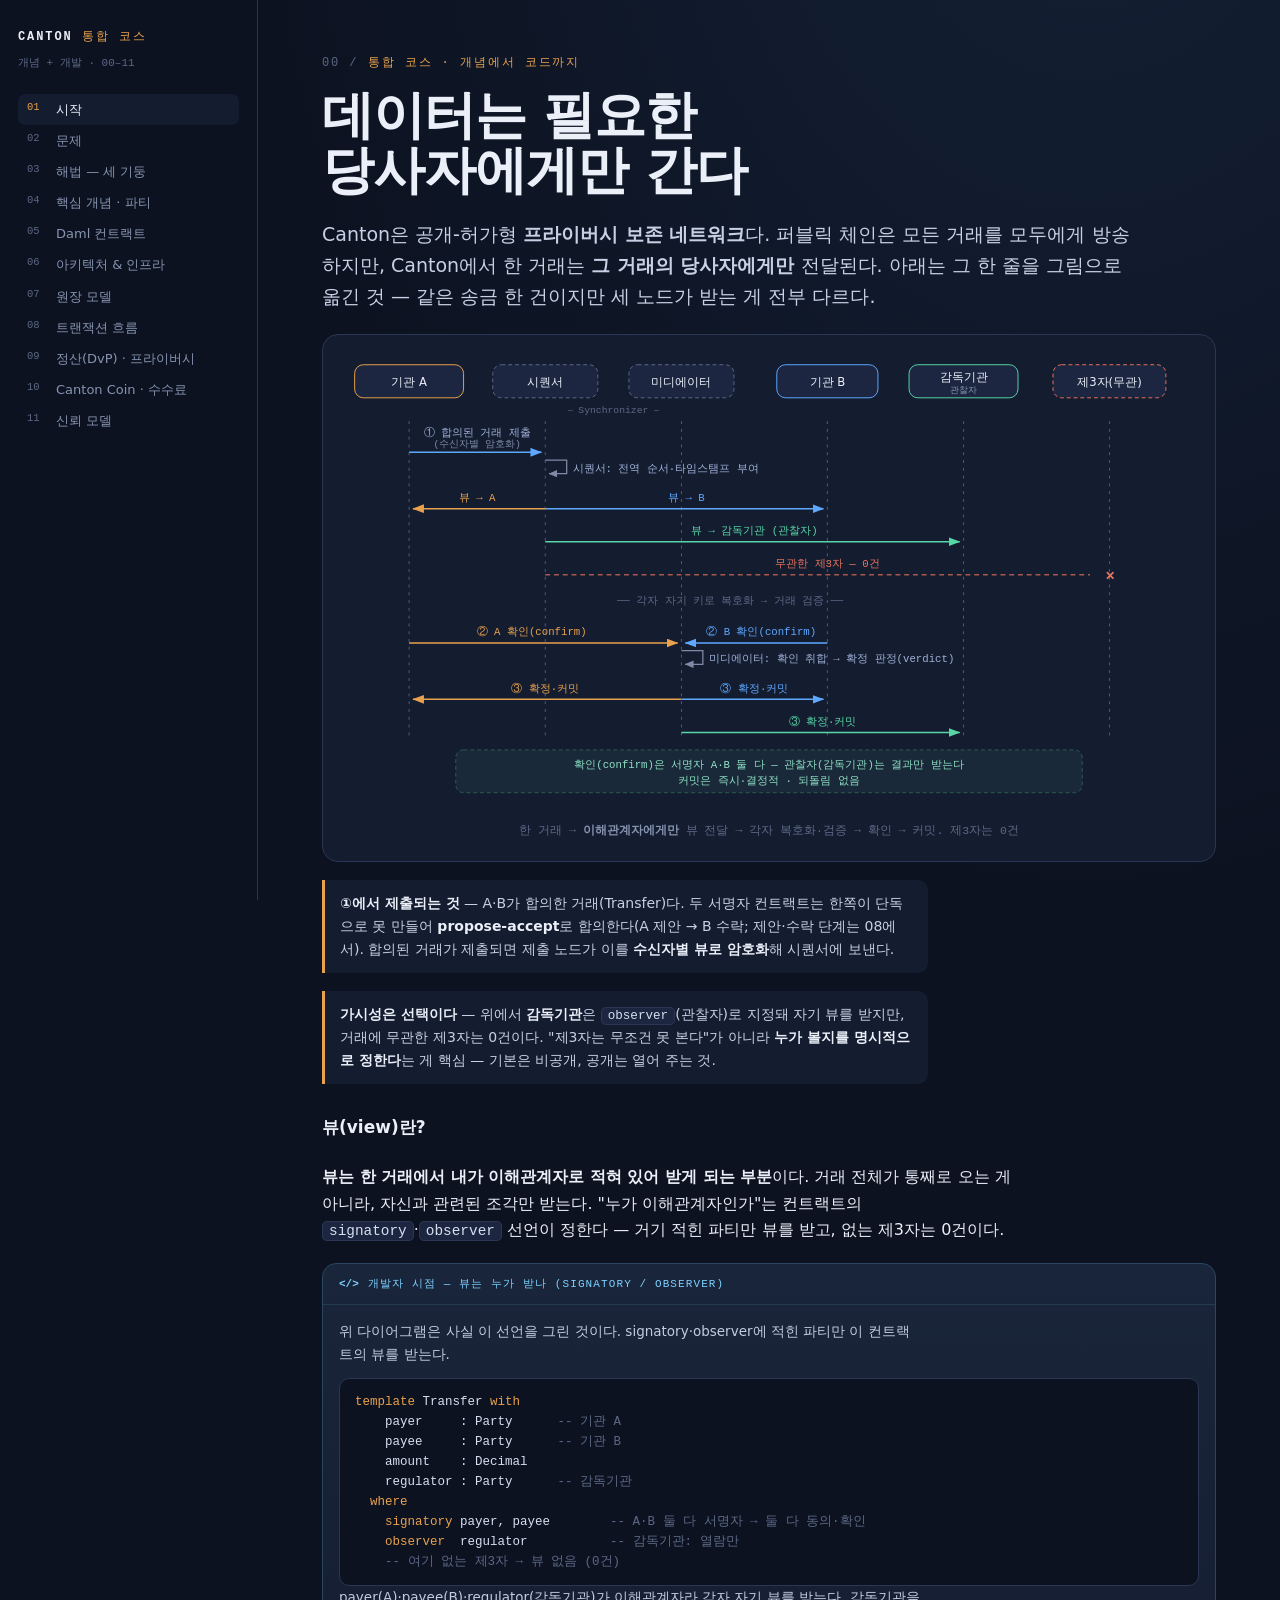
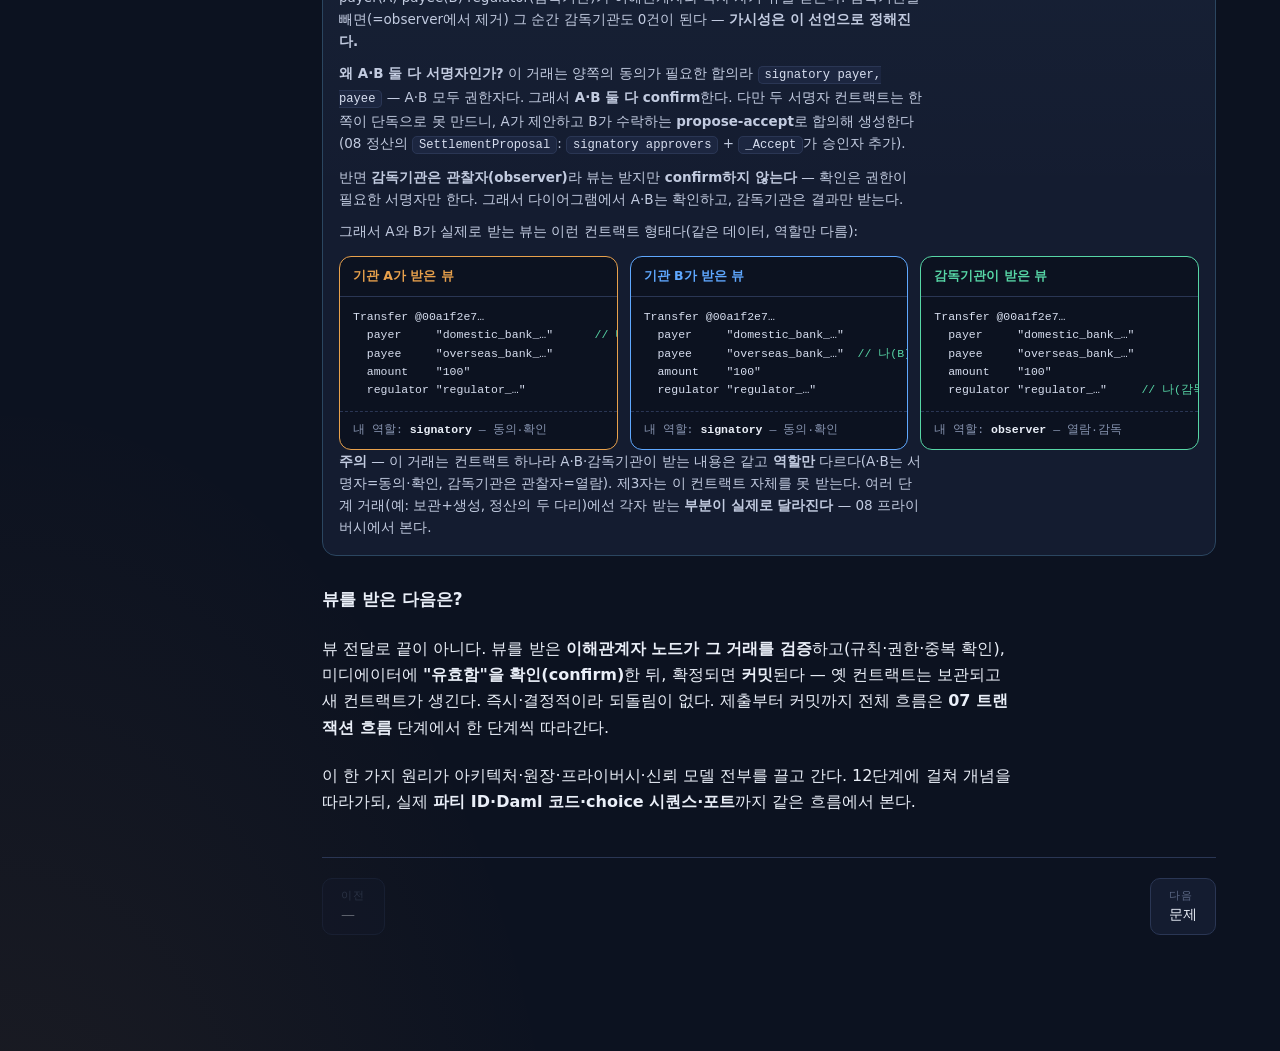
==== commit 3f0b307f: "docs(course): durably·Flyway·protobuf blob 툴팁 추가 06 노드 DB 구조 섹션의 세 용어 첫 등장에 <abbr title> 네이티브 툴팁(코스는" ====
--- a/wiki/course/index.html
+++ b/wiki/course/index.html
@@ -693,7 +693,7 @@
         <h3 class="sub">원장은 어디에 남나 — 영속(persistence)</h3>
         <p>그럼 이 원장은 <b>어디에 저장돼 남을까.</b> 한 곳의 거대한 장부가 아니라, <b>당사자별 노드 DB에 흩어진 샤드들의 합</b>으로 영속된다. 세 가지가 받친다:</p>
         <div class="cards c3">
-          <div class="card"><div class="tag">저장소</div><h3>참여자 노드 DB</h3><p>각 노드가 <b>PostgreSQL</b> 등에 자기 <b>샤드</b>를 durably 저장 — <b>ACS</b>(활성 컨트랙트) + <b>이벤트 로그</b> + <b>offset</b>. 상태 변경이 보관+생성이라 <b>append-only 이력</b>으로 쌓인다.</p></div>
+          <div class="card"><div class="tag">저장소</div><h3>참여자 노드 DB</h3><p>각 노드가 <b>PostgreSQL</b> 등에 자기 <b>샤드</b>를 <abbr title="충돌·재시작에도 사라지지 않게 디스크에 영구 저장하는 것(durable). DB가 그 커밋을 보장한다.">durably</abbr> 저장 — <b>ACS</b>(활성 컨트랙트) + <b>이벤트 로그</b> + <b>offset</b>. 상태 변경이 보관+생성이라 <b>append-only 이력</b>으로 쌓인다.</p></div>
           <div class="card"><div class="tag">이중화</div><h3>이해관계자가 같은 사본</h3><p>공유 컨트랙트는 <b>당사자 노드 모두</b>에 동일 사본으로 남는다. 전체본을 가진 노드는 없지만 <b>모든 거래는 그 당사자 전원이 보관</b> → 한 노드가 죽어도 남는다. 복원력엔 <b>다중 호스팅</b>.</p></div>
           <div class="card"><div class="tag">정렬 로그</div><h3>시퀀서 스트림</h3><p>시퀀서가 <b>암호화된 순서 스트림</b>을 영속한다(내용은 못 읽음). 오프라인이던 노드는 자기 <b>offset 이후를 재생(catch-up)</b>해 따라잡는다 — 순서의 정본.</p></div>
         </div>
@@ -721,7 +721,7 @@
             <rect x="566" y="34" width="198" height="50" rx="11" fill="#141C30" stroke="#7FD1FF"/><text x="665" y="56" text-anchor="middle" font-size="11.5" fill="#a9deff">PQS (Scribe)</text><text x="665" y="72" text-anchor="middle" font-size="9.5" fill="#8794B0">읽기 측 · 원장에 안 씀</text>
             <rect x="566" y="150" width="198" height="70" rx="11" fill="rgba(87,214,166,.06)" stroke="#57D6A6"/><text x="665" y="178" text-anchor="middle" font-size="11.5" fill="#7fe6c0">조회용 PostgreSQL</text><text x="665" y="196" text-anchor="middle" font-size="9.5" fill="#8794B0">SQL · JSONB 투영</text><text x="665" y="212" text-anchor="middle" font-size="9.5" fill="#8794B0">← 앱이 SQL(JDBC)로 조회</text>
           </svg>
-          <div class="fig-cap">앱은 <b>Ledger API</b>로 참여자에 커맨드·조회 → 참여자가 내부 PostgreSQL에 영속(비공개 스키마, protobuf blob). <b>PQS</b>가 그 트랜잭션 스트림을 구독해 <b>조회용 PostgreSQL</b>에 투영 → 앱이 <b>SQL(JDBC)</b>로 조회. 내부 DB는 직접 건드리지 않는다.</div>
+          <div class="fig-cap">앱은 <b>Ledger API</b>로 참여자에 커맨드·조회 → 참여자가 내부 PostgreSQL에 영속(비공개 스키마, <abbr title="Protocol Buffers로 직렬화된 이진 데이터 덩어리. 사람이 SQL로 읽기 좋은 컬럼이 아니라 통째 이진값으로 저장된 것.">protobuf blob</abbr>). <b>PQS</b>가 그 트랜잭션 스트림을 구독해 <b>조회용 PostgreSQL</b>에 투영 → 앱이 <b>SQL(JDBC)</b>로 조회. 내부 DB는 직접 건드리지 않는다.</div>
         </div>
         <table class="gtbl">
           <thead><tr><th>내부 스토어</th><th>담는 것</th></tr></thead>
@@ -732,7 +732,7 @@
             <tr><td><b>밸리데이터 앱 스토어</b></td><td>Validator App 운영 상태 (Splice 계층은 추가 스키마 사용)</td></tr>
           </tbody>
         </table>
-        <div class="note"><b>주의</b> — 내부 스토어 스키마는 Flyway 마이그레이션으로 <b>버전마다 바뀌는 구현 세부</b>이고 대부분 직렬화된 protobuf blob이라 <b>직접 쿼리하지 않는다.</b> SQL로 다룰 땐 <b>PQS</b>(컨트랙트 페이로드를 JSONB로 색인)나 Ledger API를 쓴다. (정확한 스키마: 내부=Canton 소스 Flyway, 조회용=PQS 문서.)</div>
+        <div class="note"><b>주의</b> — 내부 스토어 스키마는 <abbr title="DB 스키마 변경을 버전별 마이그레이션 스크립트로 관리하는 도구. 버전이 오르면 스키마가 자동으로 갱신된다.">Flyway</abbr> 마이그레이션으로 <b>버전마다 바뀌는 구현 세부</b>이고 대부분 직렬화된 protobuf blob이라 <b>직접 쿼리하지 않는다.</b> SQL로 다룰 땐 <b>PQS</b>(컨트랙트 페이로드를 JSONB로 색인)나 Ledger API를 쓴다. (정확한 스키마: 내부=Canton 소스 Flyway, 조회용=PQS 문서.)</div>
       </div>
       <div class="nav"></div>
     </section>
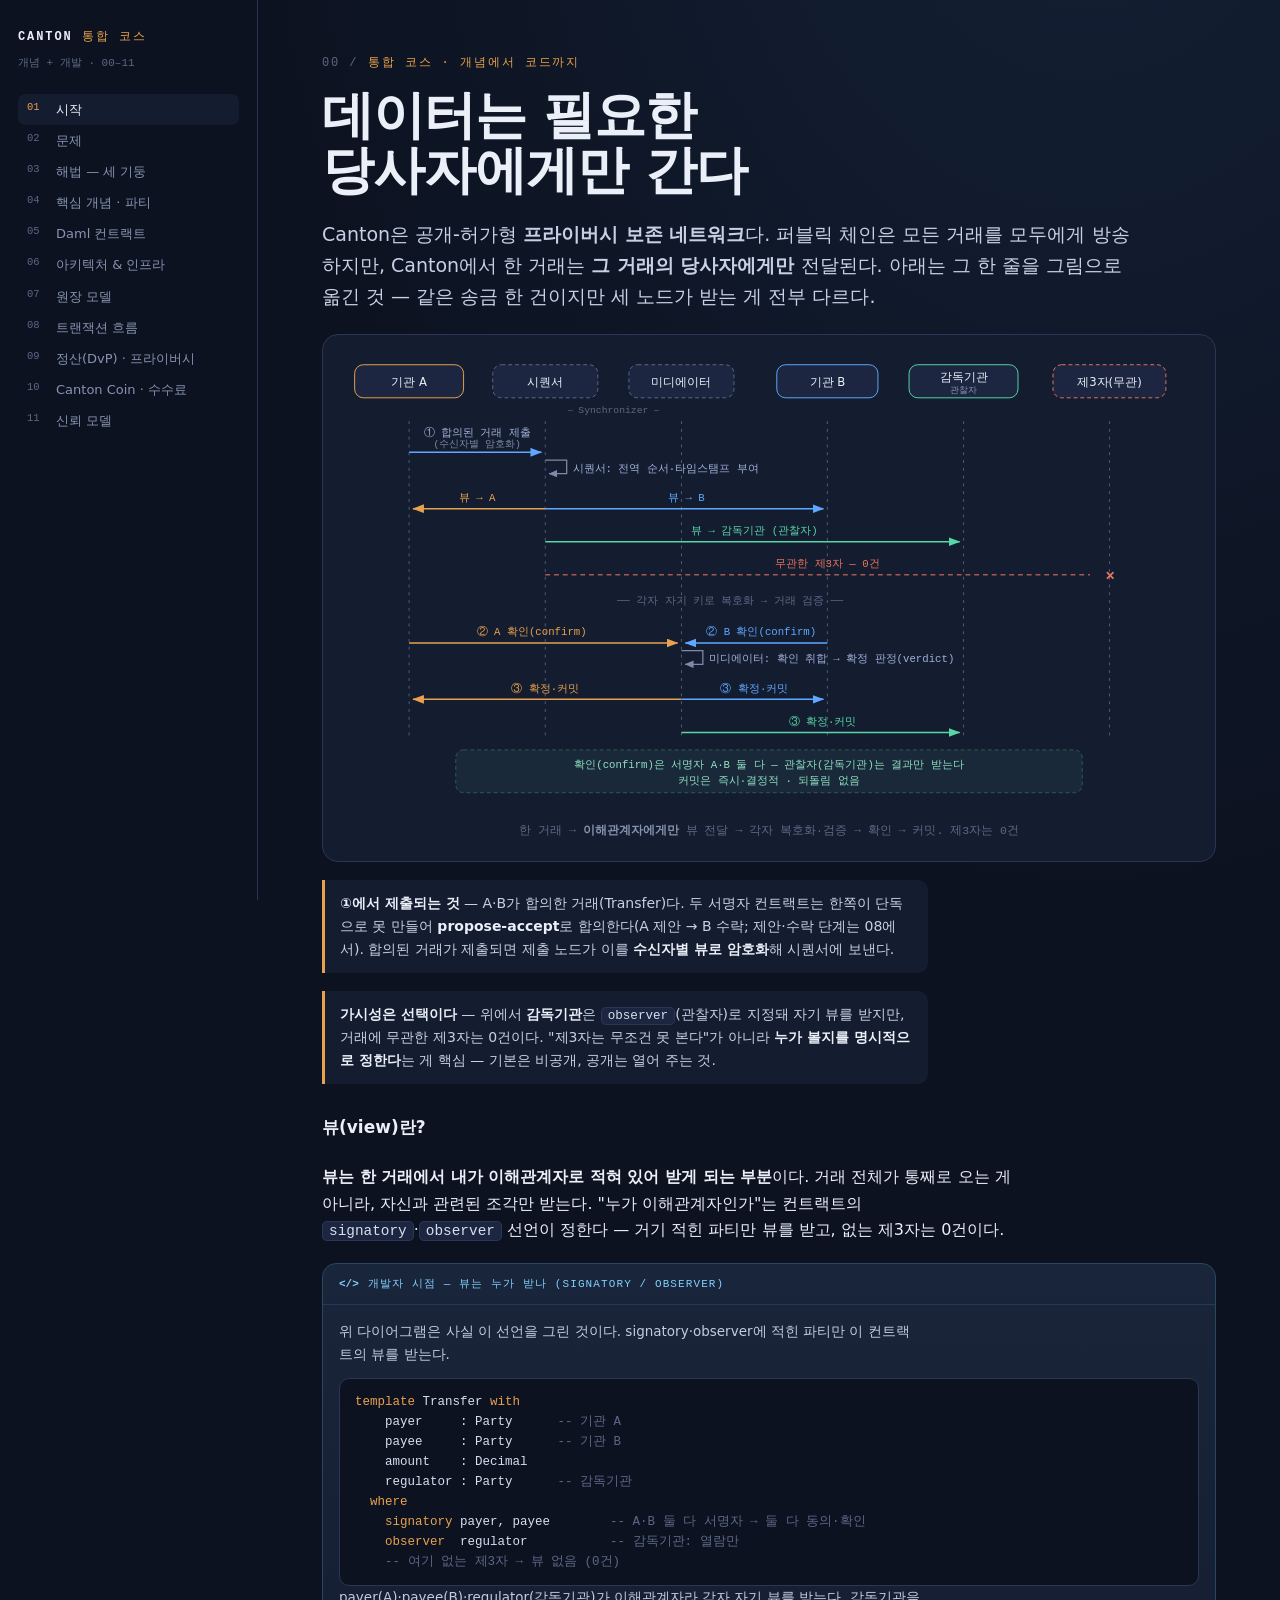
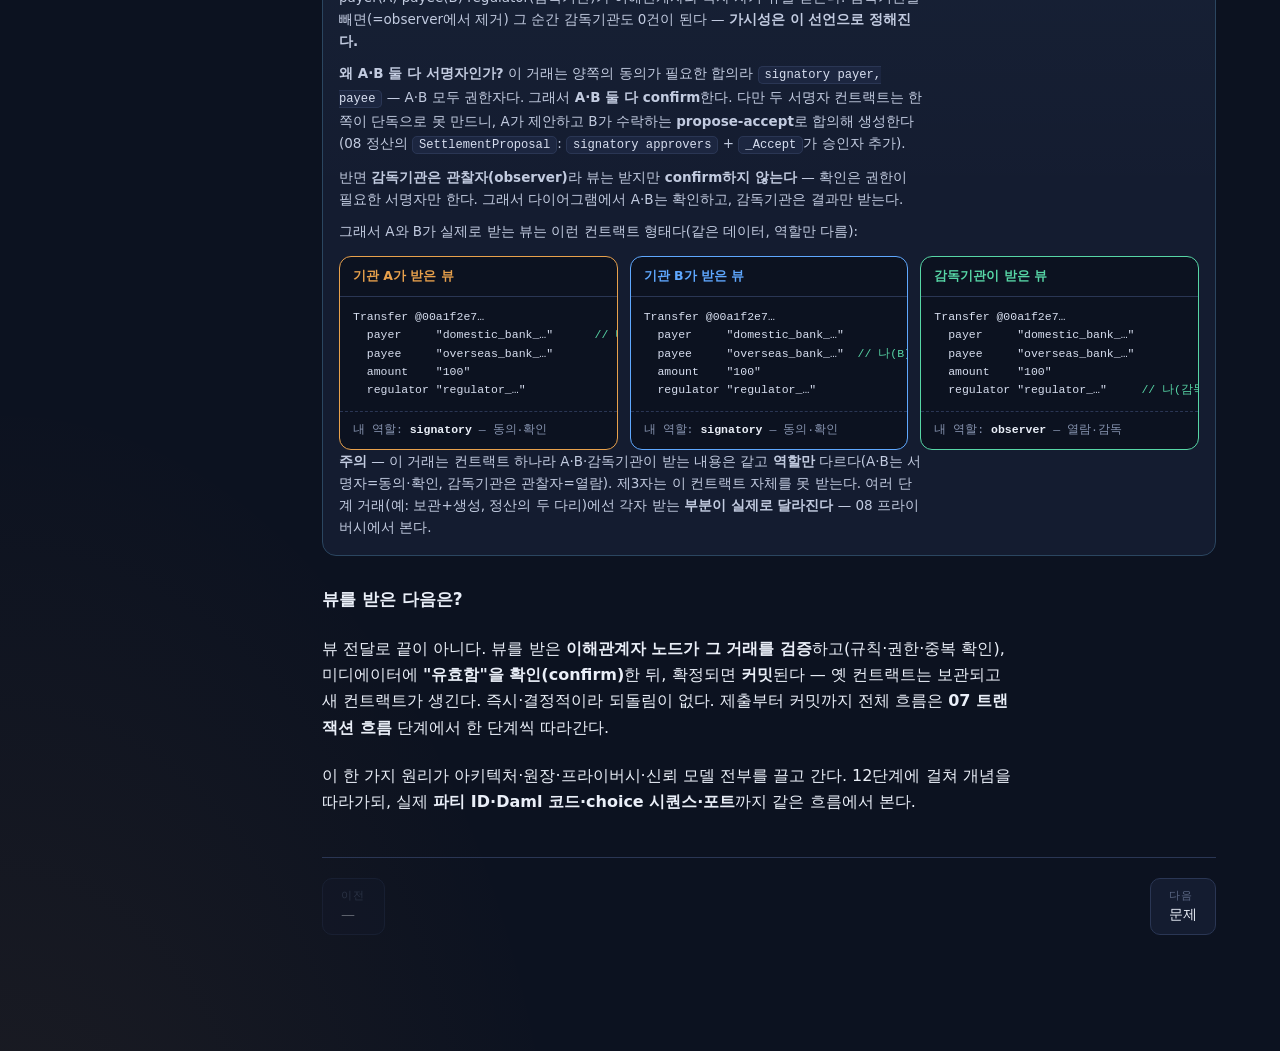
==== commit 125cdf75: "fix(course): abbr 툴팁 클릭·탭으로도 표시 네이티브 <abbr title>은 호버 전용(모바일 미동작) → 가벼운 인라인 JS로 클릭/탭 시 정의 팝업 표시. 외부 " ====
--- a/wiki/course/index.html
+++ b/wiki/course/index.html
@@ -42,6 +42,7 @@
   .body ul{max-width:68ch; margin:12px 0 0; padding-left:20px; color:#C2CBE0} .body li{margin:7px 0} .body li b{color:var(--text)}
   .k{font-family:var(--mono); font-size:.9em; background:var(--surface2); border:1px solid var(--line); padding:1px 6px; border-radius:5px; color:#D7DEEF}
   abbr[title]{text-decoration:underline dotted; text-decoration-color:var(--faint); text-underline-offset:3px; cursor:help}
+  .tip-pop{position:absolute; z-index:60; max-width:300px; background:var(--surface2); color:var(--text); border:1px solid var(--line); border-radius:9px; padding:9px 12px; font-size:12.5px; line-height:1.5; box-shadow:0 8px 28px rgba(0,0,0,.45)}
   .note{max-width:68ch; margin:18px 0 0; padding:12px 15px; border-left:3px solid var(--a); background:var(--surface); border-radius:0 10px 10px 0; font-size:14px; color:#C7D0E4} .note b{color:var(--text)}
   .gtbl{width:100%; border-collapse:collapse; margin-top:14px; font-size:13px} .gtbl th,.gtbl td{border:1px solid var(--line); padding:8px 12px; text-align:left; vertical-align:top} .gtbl th{background:var(--surface2); color:var(--muted); font-family:var(--mono); font-size:11.5px; font-weight:600; letter-spacing:.04em} .gtbl td{color:#C2CBE0} .gtbl td b{color:var(--text)} .gtbl td .k{font-family:var(--mono); font-size:.92em; color:var(--dev)}
 
@@ -1045,5 +1046,31 @@
   go(0);
 })();
 </script>
+<script>
+// abbr 용어 클릭·탭 툴팁 (네이티브 title은 호버 전용 → 클릭/모바일 대응)
+(function(){
+  var pop=null;
+  function hide(){ if(pop){ pop.remove(); pop=null; } }
+  document.addEventListener('click', function(e){
+    var ab = e.target.closest ? e.target.closest('abbr[title]') : null;
+    if(!ab){ hide(); return; }
+    e.preventDefault();
+    var txt = ab.getAttribute('title'); if(!txt){ return; }
+    hide();
+    pop = document.createElement('div');
+    pop.className = 'tip-pop';
+    pop.textContent = txt;
+    document.body.appendChild(pop);
+    var r = ab.getBoundingClientRect();
+    var maxLeft = window.scrollX + document.documentElement.clientWidth - pop.offsetWidth - 10;
+    var left = r.left + window.scrollX; if(left > maxLeft) left = maxLeft; if(left < 8) left = 8;
+    pop.style.top = (r.bottom + window.scrollY + 6) + 'px';
+    pop.style.left = left + 'px';
+  });
+  window.addEventListener('scroll', hide, true);
+  window.addEventListener('resize', hide);
+  document.addEventListener('keydown', function(e){ if(e.key==='Escape') hide(); });
+})();
+</script>
 </body>
 </html>
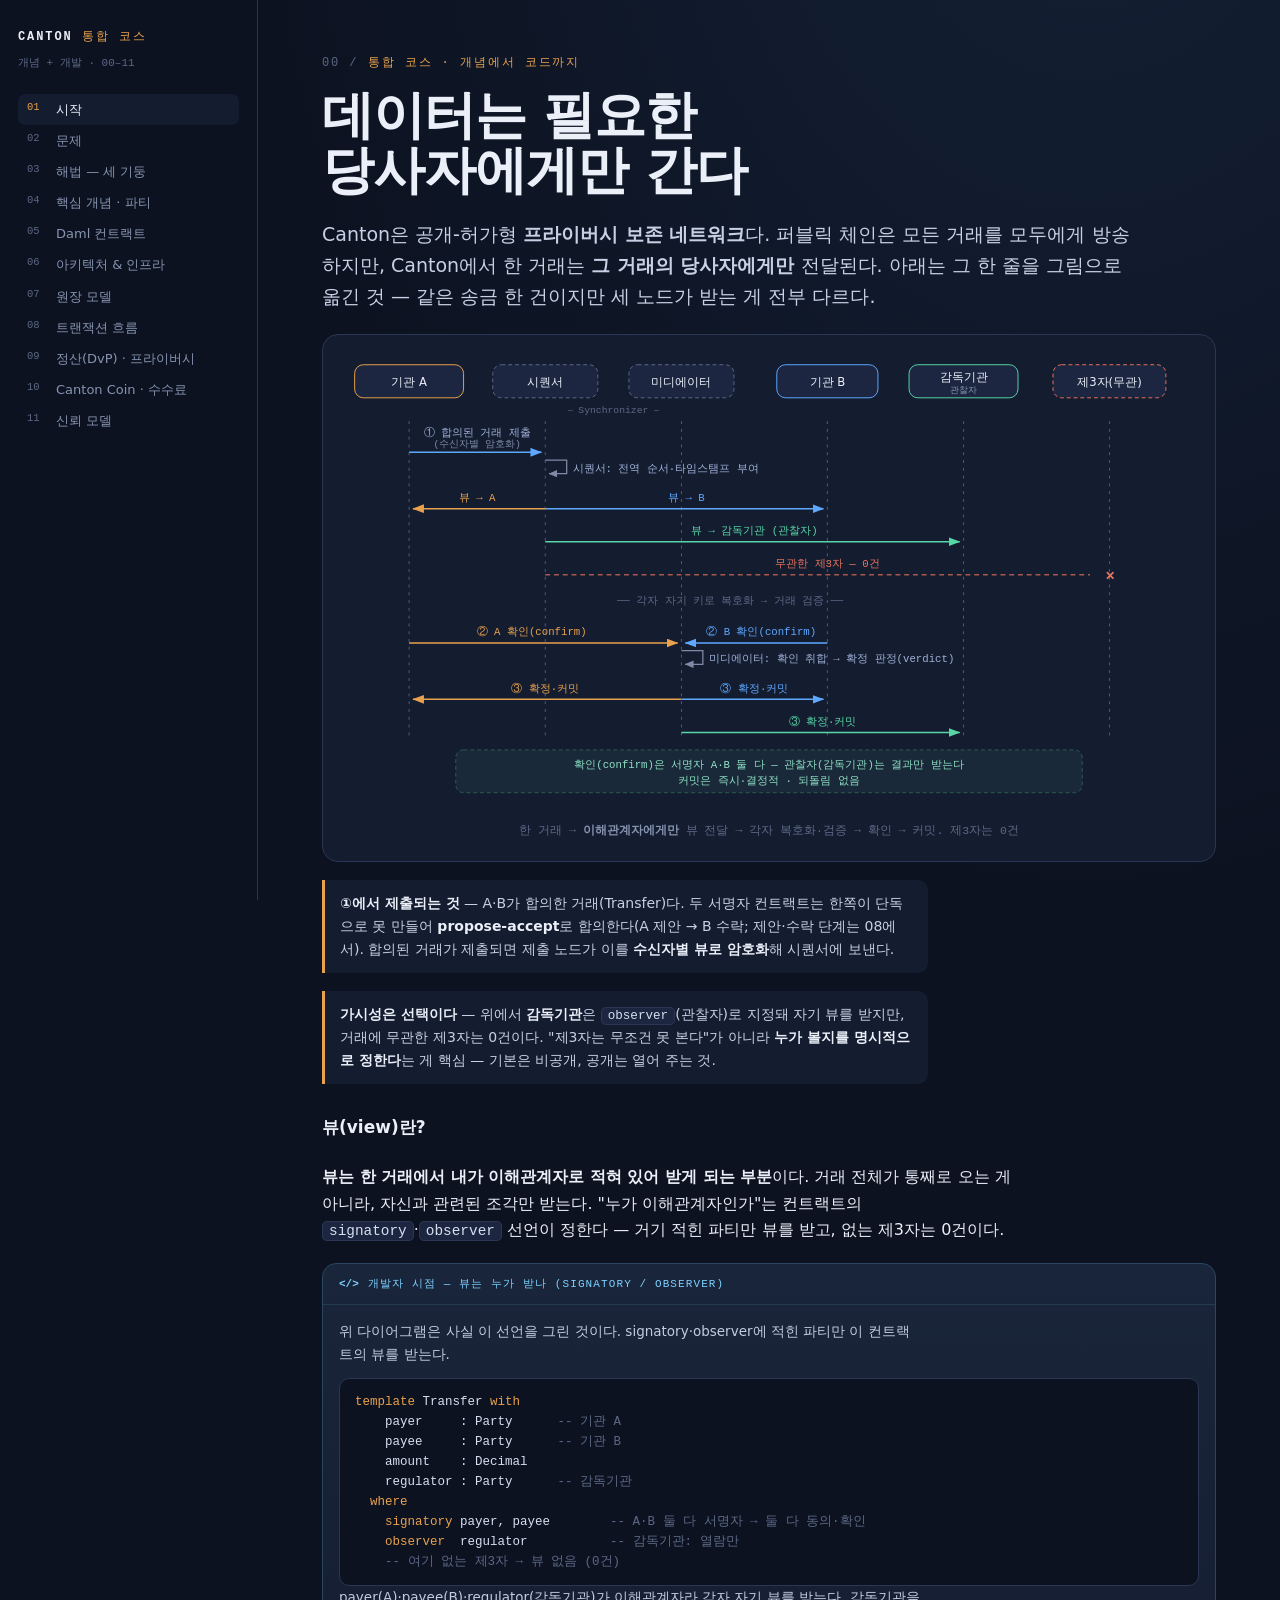
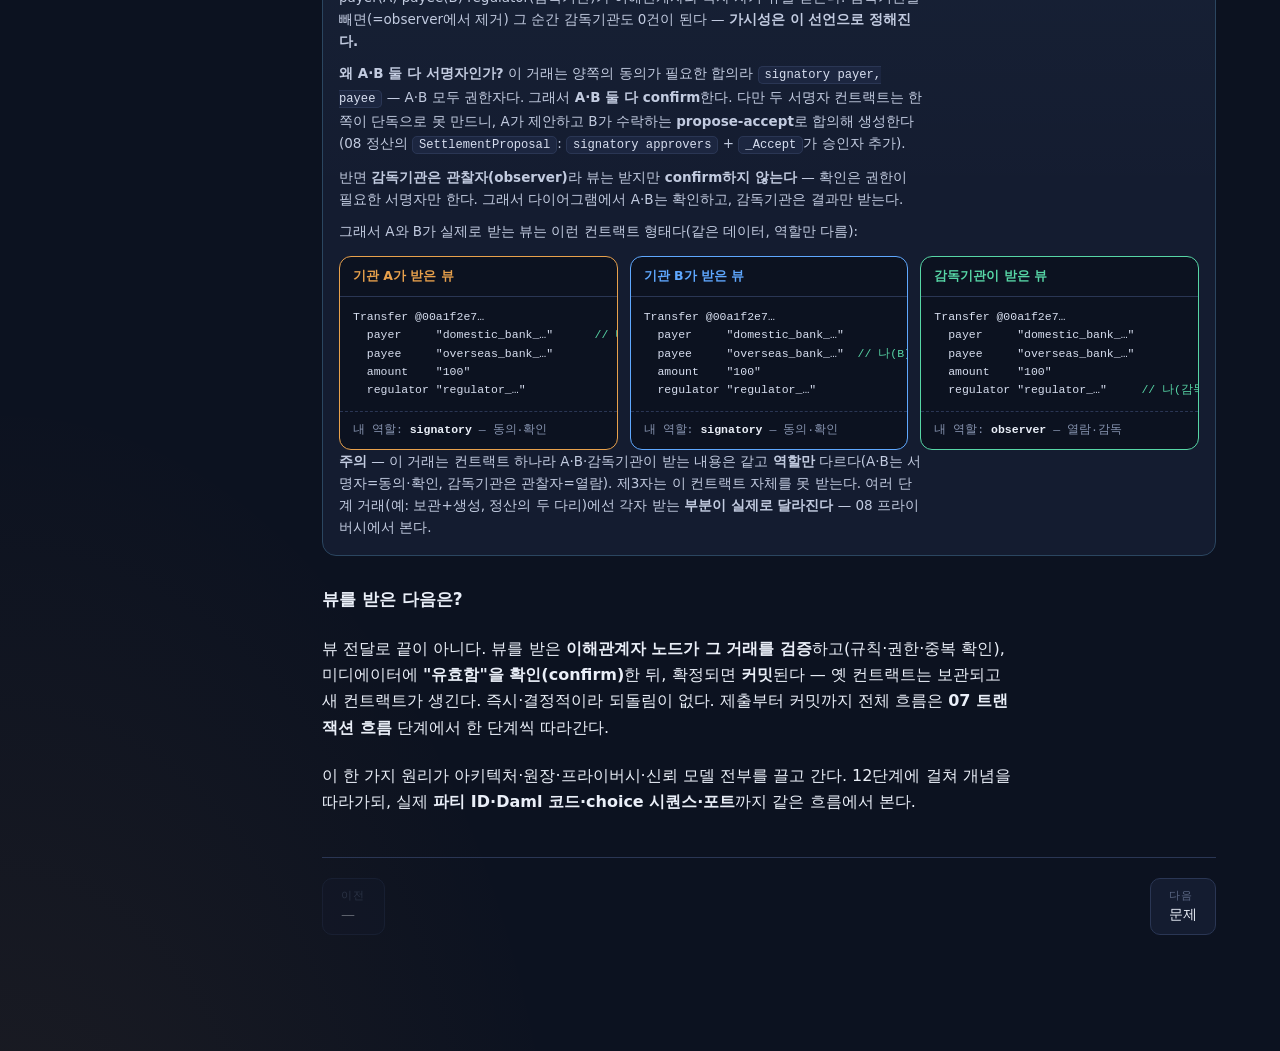
==== commit 05ea281e: "refactor(course): 인프라 블록을 06 원장 모델 → 05 아키텍처로 이동 원장 영속·노드 DB 구조·앱 조회/앱 DB(인프라 성격)를 06에서 05 끝으로 옮김. 0" ====
--- a/wiki/course/index.html
+++ b/wiki/course/index.html
@@ -625,6 +625,53 @@
             <dt>PQS (SQL)</dt><dd>복잡한 쿼리·리포팅</dd>
           </dl>
         </div></div>
+        <h3 class="sub">원장은 어디에 남나 — 영속(persistence)</h3>
+        <p>위 <b>큰 그림</b>의 "저장(밸리데이터)"을 한 겹 더 들어가 보자 — 이 원장은 <b>어디에 저장돼 남을까.</b> 한 곳의 거대한 장부가 아니라, <b>당사자별 노드 DB에 흩어진 샤드들의 합</b>으로 영속된다. 세 가지가 받친다:</p>
+        <div class="cards c3">
+          <div class="card"><div class="tag">저장소</div><h3>참여자 노드 DB</h3><p>각 노드가 <b>PostgreSQL</b> 등에 자기 <b>샤드</b>를 <abbr title="충돌·재시작에도 사라지지 않게 디스크에 영구 저장하는 것(durable). DB가 그 커밋을 보장한다.">durably</abbr> 저장 — <b>ACS</b>(활성 컨트랙트) + <b>이벤트 로그</b> + <b>offset</b>. 상태 변경이 보관+생성이라 <b>append-only 이력</b>으로 쌓인다.</p></div>
+          <div class="card"><div class="tag">이중화</div><h3>이해관계자가 같은 사본</h3><p>공유 컨트랙트는 <b>당사자 노드 모두</b>에 동일 사본으로 남는다. 전체본을 가진 노드는 없지만 <b>모든 거래는 그 당사자 전원이 보관</b> → 한 노드가 죽어도 남는다. 복원력엔 <b>다중 호스팅</b>.</p></div>
+          <div class="card"><div class="tag">정렬 로그</div><h3>시퀀서 스트림</h3><p>시퀀서가 <b>암호화된 순서 스트림</b>을 영속한다(내용은 못 읽음). 오프라인이던 노드는 자기 <b>offset 이후를 재생(catch-up)</b>해 따라잡는다 — 순서의 정본.</p></div>
+        </div>
+        <div class="note"><b>확정되면 불변.</b> 미디에이터 평결로 커밋된 순간 각 노드 DB에 durably 기록되고 되돌림이 없다(결정적 확정). 디스크 절약을 위해 오래된 <b>보관(archived) 이벤트는 pruning</b>할 수 있지만, 활성 컨트랙트(ACS)는 남는다. → 어디에도 전체본은 없지만, <b>모든 거래는 그 당사자들에게 영속</b>된다.</div>
+
+        <h3 class="sub">노드 DB 구조 — 내부 스토어 vs PQS</h3>
+        <p>그 영속을 실제 DB에서 보면 둘로 나뉜다. 참여자 노드의 <b>내부 PostgreSQL</b>(상태 영속, 비공개 스키마)과, 조회용으로 따로 두는 <b>PQS</b>(SQL로 읽는 읽기 측)다.</p>
+        <div class="fig">
+          <svg viewBox="0 0 780 252" role="img" aria-label="노드 DB 구조: 앱이 Ledger API로 참여자 노드에 접속, 참여자는 내부 PostgreSQL(원장·시퀀서·토폴로지·앱 스토어)에 영속, PQS가 트랜잭션 스트림을 구독해 조회용 PostgreSQL에 투영하면 앱이 SQL로 조회" style="width:100%;height:auto;display:block;font-family:var(--sans)">
+            <g stroke="#5C6885" stroke-width="1.4" opacity=".6"><line x1="124" y1="119" x2="206" y2="119"/><line x1="510" y1="60" x2="562" y2="60"/><line x1="665" y1="84" x2="665" y2="148"/></g>
+            <g fill="#9fb0d6" text-anchor="middle"><text x="165" y="111" font-size="11">Ledger API</text><text x="536" y="52" font-size="9.5">스트림 구독</text><text x="690" y="120" font-size="9.5" text-anchor="start">투영</text></g>
+            <g fill="#7E8AA6" font-size="11" text-anchor="middle"><text x="206" y="123">▸</text><text x="562" y="64">▸</text><text x="665" y="151">▾</text></g>
+            <rect x="16" y="92" width="108" height="54" rx="11" fill="#141C30" stroke="#7FD1FF"/><text x="70" y="124" text-anchor="middle" font-size="12.5" fill="#a9deff">앱 (백엔드)</text>
+            <line x1="70" y1="146" x2="70" y2="160" stroke="#5C6885" stroke-width="1.3" opacity=".6"/>
+            <rect x="16" y="160" width="108" height="46" rx="10" fill="#0F1828" stroke="#5C6885" stroke-dasharray="4 3"/><text x="70" y="180" text-anchor="middle" font-size="10.5" fill="#8794B0">앱 DB</text><text x="70" y="196" text-anchor="middle" font-size="9" fill="#8794B0">오프-원장 · offset</text>
+            <text x="165" y="132" text-anchor="middle" font-size="8.5" fill="#7E8AA6">ACS·스트림·offset</text>
+            <rect x="210" y="18" width="300" height="214" rx="13" fill="rgba(232,161,76,.05)" stroke="#E8A14C"/>
+            <text x="360" y="40" text-anchor="middle" font-size="12" fill="#E8A14C" font-weight="640">참여자 노드</text>
+            <rect x="228" y="52" width="264" height="28" rx="8" fill="#141C30" stroke="#33506e"/><text x="360" y="71" text-anchor="middle" font-size="11" fill="#C2CBE0">Daml 엔진</text>
+            <rect x="228" y="90" width="264" height="132" rx="9" fill="#0F1828" stroke="#5C6885" stroke-dasharray="4 3"/>
+            <text x="360" y="107" text-anchor="middle" font-size="10" fill="#8794B0">내부 PostgreSQL · 비공개 스키마</text>
+            <g font-size="9.5" fill="#C2CBE0" text-anchor="start">
+              <rect x="240" y="116" width="240" height="22" rx="5" fill="#141C30" stroke="#2A3654"/><text x="250" y="131">원장 스토어 — 커밋 tx + ACS</text>
+              <rect x="240" y="142" width="240" height="22" rx="5" fill="#141C30" stroke="#2A3654"/><text x="250" y="157">시퀀서 클라이언트 — 받은 암호 메시지</text>
+              <rect x="240" y="168" width="240" height="22" rx="5" fill="#141C30" stroke="#2A3654"/><text x="250" y="183">토폴로지 — 신원·키·할당</text>
+              <rect x="240" y="194" width="240" height="22" rx="5" fill="#141C30" stroke="#2A3654"/><text x="250" y="209">밸리데이터 앱 — 운영 상태</text>
+            </g>
+            <rect x="566" y="34" width="198" height="50" rx="11" fill="#141C30" stroke="#7FD1FF"/><text x="665" y="56" text-anchor="middle" font-size="11.5" fill="#a9deff">PQS (Scribe)</text><text x="665" y="72" text-anchor="middle" font-size="9.5" fill="#8794B0">읽기 측 · 원장에 안 씀</text>
+            <rect x="566" y="150" width="198" height="70" rx="11" fill="rgba(87,214,166,.06)" stroke="#57D6A6"/><text x="665" y="178" text-anchor="middle" font-size="11.5" fill="#7fe6c0">조회용 PostgreSQL</text><text x="665" y="196" text-anchor="middle" font-size="9.5" fill="#8794B0">SQL · JSONB 투영</text><text x="665" y="212" text-anchor="middle" font-size="9.5" fill="#8794B0">← 앱이 SQL(JDBC)로 조회</text>
+          </svg>
+          <div class="fig-cap">앱은 <b>Ledger API</b>로 참여자에 커맨드·조회 → 참여자가 내부 PostgreSQL에 영속(비공개 스키마, <abbr title="Protocol Buffers로 직렬화된 이진 데이터 덩어리. 사람이 SQL로 읽기 좋은 컬럼이 아니라 통째 이진값으로 저장된 것.">protobuf blob</abbr>). <b>PQS</b>가 그 트랜잭션 스트림을 구독해 <b>조회용 PostgreSQL</b>에 투영 → 앱이 <b>SQL(JDBC)</b>로 조회. 내부 DB는 직접 건드리지 않는다.</div>
+        </div>
+        <table class="gtbl">
+          <thead><tr><th>내부 스토어</th><th>담는 것</th></tr></thead>
+          <tbody>
+            <tr><td><b>원장 스토어</b></td><td>커밋된 트랜잭션 + <span class="k">ACS</span>(활성 컨트랙트)</td></tr>
+            <tr><td><b>시퀀서 클라이언트 스토어</b></td><td>Synchronizer에서 받은 (암호화) 메시지</td></tr>
+            <tr><td><b>토폴로지 스토어</b></td><td>신원 매핑 · 키 등록 · 파티↔참여자 할당</td></tr>
+            <tr><td><b>밸리데이터 앱 스토어</b></td><td>Validator App 운영 상태 (Splice 계층은 추가 스키마 사용)</td></tr>
+          </tbody>
+        </table>
+        <div class="note"><b>주의</b> — 내부 스토어 스키마는 <abbr title="DB 스키마 변경을 버전별 마이그레이션 스크립트로 관리하는 도구. 버전이 오르면 스키마가 자동으로 갱신된다.">Flyway</abbr> 마이그레이션으로 <b>버전마다 바뀌는 구현 세부</b>이고 대부분 직렬화된 protobuf blob이라 <b>직접 쿼리하지 않는다.</b> SQL로 다룰 땐 <b>PQS</b>(컨트랙트 페이로드를 JSONB로 색인)나 Ledger API를 쓴다. (정확한 스키마: 내부=Canton 소스 Flyway, 조회용=PQS 문서.)</div>
+        <div class="note"><b>그럼 앱은 어떻게 읽고, 저장은?</b> 앱은 내부 DB가 아니라 <b>Ledger API</b>로 읽는다 — <span class="k">ACS 조회</span>(활성 컨트랙트 스냅샷) · <b>업데이트 스트림</b>(생성·보관 이벤트 구독) · <span class="k">ledger-end</span>(offset). 페이로드 필터·조인 같은 무거운 SQL은 <b>PQS</b>. 그리고 <b>원장 자체는 앱이 저장하지 않는다</b>(참여자가 정본) — 앱 DB엔 <b>오프-원장 업무 데이터</b>와, 스트림을 이어받기 위한 <b>마지막 offset 체크포인트</b>만 둔다. 읽기 투영이 필요하면 직접 만들지 말고 PQS로(쓰기=Ledger API · 읽기=PQS, <abbr title="Command Query Responsibility Segregation. 쓰기 경로와 읽기 경로를 분리해 각각 최적화하는 패턴.">CQRS</abbr>).</div>
       </div>
       <div class="nav"></div>
     </section>
@@ -690,50 +737,6 @@
           <p><b>주의</b>: 키는 Synchronizer 내에서 <b>전역</b>이라, 컨트랙트 존재 정보가 새지 않게 신중히 설계한다.</p>
           <p><b>원장 시간(ledger time)</b>: Synchronizer가 부여하고 Synchronizer별로 <b>단조 증가</b>한다. 마감·만기 같은 시간 기반 로직에 쓴다(예: <span class="k">assertDeadlineExceeded</span>로 마감 경과 확인).</p>
         </div></div>
-
-        <h3 class="sub">원장은 어디에 남나 — 영속(persistence)</h3>
-        <p>그럼 이 원장은 <b>어디에 저장돼 남을까.</b> 한 곳의 거대한 장부가 아니라, <b>당사자별 노드 DB에 흩어진 샤드들의 합</b>으로 영속된다. 세 가지가 받친다:</p>
-        <div class="cards c3">
-          <div class="card"><div class="tag">저장소</div><h3>참여자 노드 DB</h3><p>각 노드가 <b>PostgreSQL</b> 등에 자기 <b>샤드</b>를 <abbr title="충돌·재시작에도 사라지지 않게 디스크에 영구 저장하는 것(durable). DB가 그 커밋을 보장한다.">durably</abbr> 저장 — <b>ACS</b>(활성 컨트랙트) + <b>이벤트 로그</b> + <b>offset</b>. 상태 변경이 보관+생성이라 <b>append-only 이력</b>으로 쌓인다.</p></div>
-          <div class="card"><div class="tag">이중화</div><h3>이해관계자가 같은 사본</h3><p>공유 컨트랙트는 <b>당사자 노드 모두</b>에 동일 사본으로 남는다. 전체본을 가진 노드는 없지만 <b>모든 거래는 그 당사자 전원이 보관</b> → 한 노드가 죽어도 남는다. 복원력엔 <b>다중 호스팅</b>.</p></div>
-          <div class="card"><div class="tag">정렬 로그</div><h3>시퀀서 스트림</h3><p>시퀀서가 <b>암호화된 순서 스트림</b>을 영속한다(내용은 못 읽음). 오프라인이던 노드는 자기 <b>offset 이후를 재생(catch-up)</b>해 따라잡는다 — 순서의 정본.</p></div>
-        </div>
-        <div class="note"><b>확정되면 불변.</b> 미디에이터 평결로 커밋된 순간 각 노드 DB에 durably 기록되고 되돌림이 없다(결정적 확정). 디스크 절약을 위해 오래된 <b>보관(archived) 이벤트는 pruning</b>할 수 있지만, 활성 컨트랙트(ACS)는 남는다. → 어디에도 전체본은 없지만, <b>모든 거래는 그 당사자들에게 영속</b>된다.</div>
-
-        <h3 class="sub">노드 DB 구조 — 내부 스토어 vs PQS</h3>
-        <p>그 영속을 실제 DB에서 보면 둘로 나뉜다. 참여자 노드의 <b>내부 PostgreSQL</b>(상태 영속, 비공개 스키마)과, 조회용으로 따로 두는 <b>PQS</b>(SQL로 읽는 읽기 측)다.</p>
-        <div class="fig">
-          <svg viewBox="0 0 780 252" role="img" aria-label="노드 DB 구조: 앱이 Ledger API로 참여자 노드에 접속, 참여자는 내부 PostgreSQL(원장·시퀀서·토폴로지·앱 스토어)에 영속, PQS가 트랜잭션 스트림을 구독해 조회용 PostgreSQL에 투영하면 앱이 SQL로 조회" style="width:100%;height:auto;display:block;font-family:var(--sans)">
-            <g stroke="#5C6885" stroke-width="1.4" opacity=".6"><line x1="124" y1="119" x2="206" y2="119"/><line x1="510" y1="60" x2="562" y2="60"/><line x1="665" y1="84" x2="665" y2="148"/></g>
-            <g fill="#9fb0d6" text-anchor="middle"><text x="165" y="111" font-size="11">Ledger API</text><text x="536" y="52" font-size="9.5">스트림 구독</text><text x="690" y="120" font-size="9.5" text-anchor="start">투영</text></g>
-            <g fill="#7E8AA6" font-size="11" text-anchor="middle"><text x="206" y="123">▸</text><text x="562" y="64">▸</text><text x="665" y="151">▾</text></g>
-            <rect x="16" y="92" width="108" height="54" rx="11" fill="#141C30" stroke="#7FD1FF"/><text x="70" y="124" text-anchor="middle" font-size="12.5" fill="#a9deff">앱 (백엔드)</text>
-            <rect x="210" y="18" width="300" height="214" rx="13" fill="rgba(232,161,76,.05)" stroke="#E8A14C"/>
-            <text x="360" y="40" text-anchor="middle" font-size="12" fill="#E8A14C" font-weight="640">참여자 노드</text>
-            <rect x="228" y="52" width="264" height="28" rx="8" fill="#141C30" stroke="#33506e"/><text x="360" y="71" text-anchor="middle" font-size="11" fill="#C2CBE0">Daml 엔진</text>
-            <rect x="228" y="90" width="264" height="132" rx="9" fill="#0F1828" stroke="#5C6885" stroke-dasharray="4 3"/>
-            <text x="360" y="107" text-anchor="middle" font-size="10" fill="#8794B0">내부 PostgreSQL · 비공개 스키마</text>
-            <g font-size="9.5" fill="#C2CBE0" text-anchor="start">
-              <rect x="240" y="116" width="240" height="22" rx="5" fill="#141C30" stroke="#2A3654"/><text x="250" y="131">원장 스토어 — 커밋 tx + ACS</text>
-              <rect x="240" y="142" width="240" height="22" rx="5" fill="#141C30" stroke="#2A3654"/><text x="250" y="157">시퀀서 클라이언트 — 받은 암호 메시지</text>
-              <rect x="240" y="168" width="240" height="22" rx="5" fill="#141C30" stroke="#2A3654"/><text x="250" y="183">토폴로지 — 신원·키·할당</text>
-              <rect x="240" y="194" width="240" height="22" rx="5" fill="#141C30" stroke="#2A3654"/><text x="250" y="209">밸리데이터 앱 — 운영 상태</text>
-            </g>
-            <rect x="566" y="34" width="198" height="50" rx="11" fill="#141C30" stroke="#7FD1FF"/><text x="665" y="56" text-anchor="middle" font-size="11.5" fill="#a9deff">PQS (Scribe)</text><text x="665" y="72" text-anchor="middle" font-size="9.5" fill="#8794B0">읽기 측 · 원장에 안 씀</text>
-            <rect x="566" y="150" width="198" height="70" rx="11" fill="rgba(87,214,166,.06)" stroke="#57D6A6"/><text x="665" y="178" text-anchor="middle" font-size="11.5" fill="#7fe6c0">조회용 PostgreSQL</text><text x="665" y="196" text-anchor="middle" font-size="9.5" fill="#8794B0">SQL · JSONB 투영</text><text x="665" y="212" text-anchor="middle" font-size="9.5" fill="#8794B0">← 앱이 SQL(JDBC)로 조회</text>
-          </svg>
-          <div class="fig-cap">앱은 <b>Ledger API</b>로 참여자에 커맨드·조회 → 참여자가 내부 PostgreSQL에 영속(비공개 스키마, <abbr title="Protocol Buffers로 직렬화된 이진 데이터 덩어리. 사람이 SQL로 읽기 좋은 컬럼이 아니라 통째 이진값으로 저장된 것.">protobuf blob</abbr>). <b>PQS</b>가 그 트랜잭션 스트림을 구독해 <b>조회용 PostgreSQL</b>에 투영 → 앱이 <b>SQL(JDBC)</b>로 조회. 내부 DB는 직접 건드리지 않는다.</div>
-        </div>
-        <table class="gtbl">
-          <thead><tr><th>내부 스토어</th><th>담는 것</th></tr></thead>
-          <tbody>
-            <tr><td><b>원장 스토어</b></td><td>커밋된 트랜잭션 + <span class="k">ACS</span>(활성 컨트랙트)</td></tr>
-            <tr><td><b>시퀀서 클라이언트 스토어</b></td><td>Synchronizer에서 받은 (암호화) 메시지</td></tr>
-            <tr><td><b>토폴로지 스토어</b></td><td>신원 매핑 · 키 등록 · 파티↔참여자 할당</td></tr>
-            <tr><td><b>밸리데이터 앱 스토어</b></td><td>Validator App 운영 상태 (Splice 계층은 추가 스키마 사용)</td></tr>
-          </tbody>
-        </table>
-        <div class="note"><b>주의</b> — 내부 스토어 스키마는 <abbr title="DB 스키마 변경을 버전별 마이그레이션 스크립트로 관리하는 도구. 버전이 오르면 스키마가 자동으로 갱신된다.">Flyway</abbr> 마이그레이션으로 <b>버전마다 바뀌는 구현 세부</b>이고 대부분 직렬화된 protobuf blob이라 <b>직접 쿼리하지 않는다.</b> SQL로 다룰 땐 <b>PQS</b>(컨트랙트 페이로드를 JSONB로 색인)나 Ledger API를 쓴다. (정확한 스키마: 내부=Canton 소스 Flyway, 조회용=PQS 문서.)</div>
       </div>
       <div class="nav"></div>
     </section>
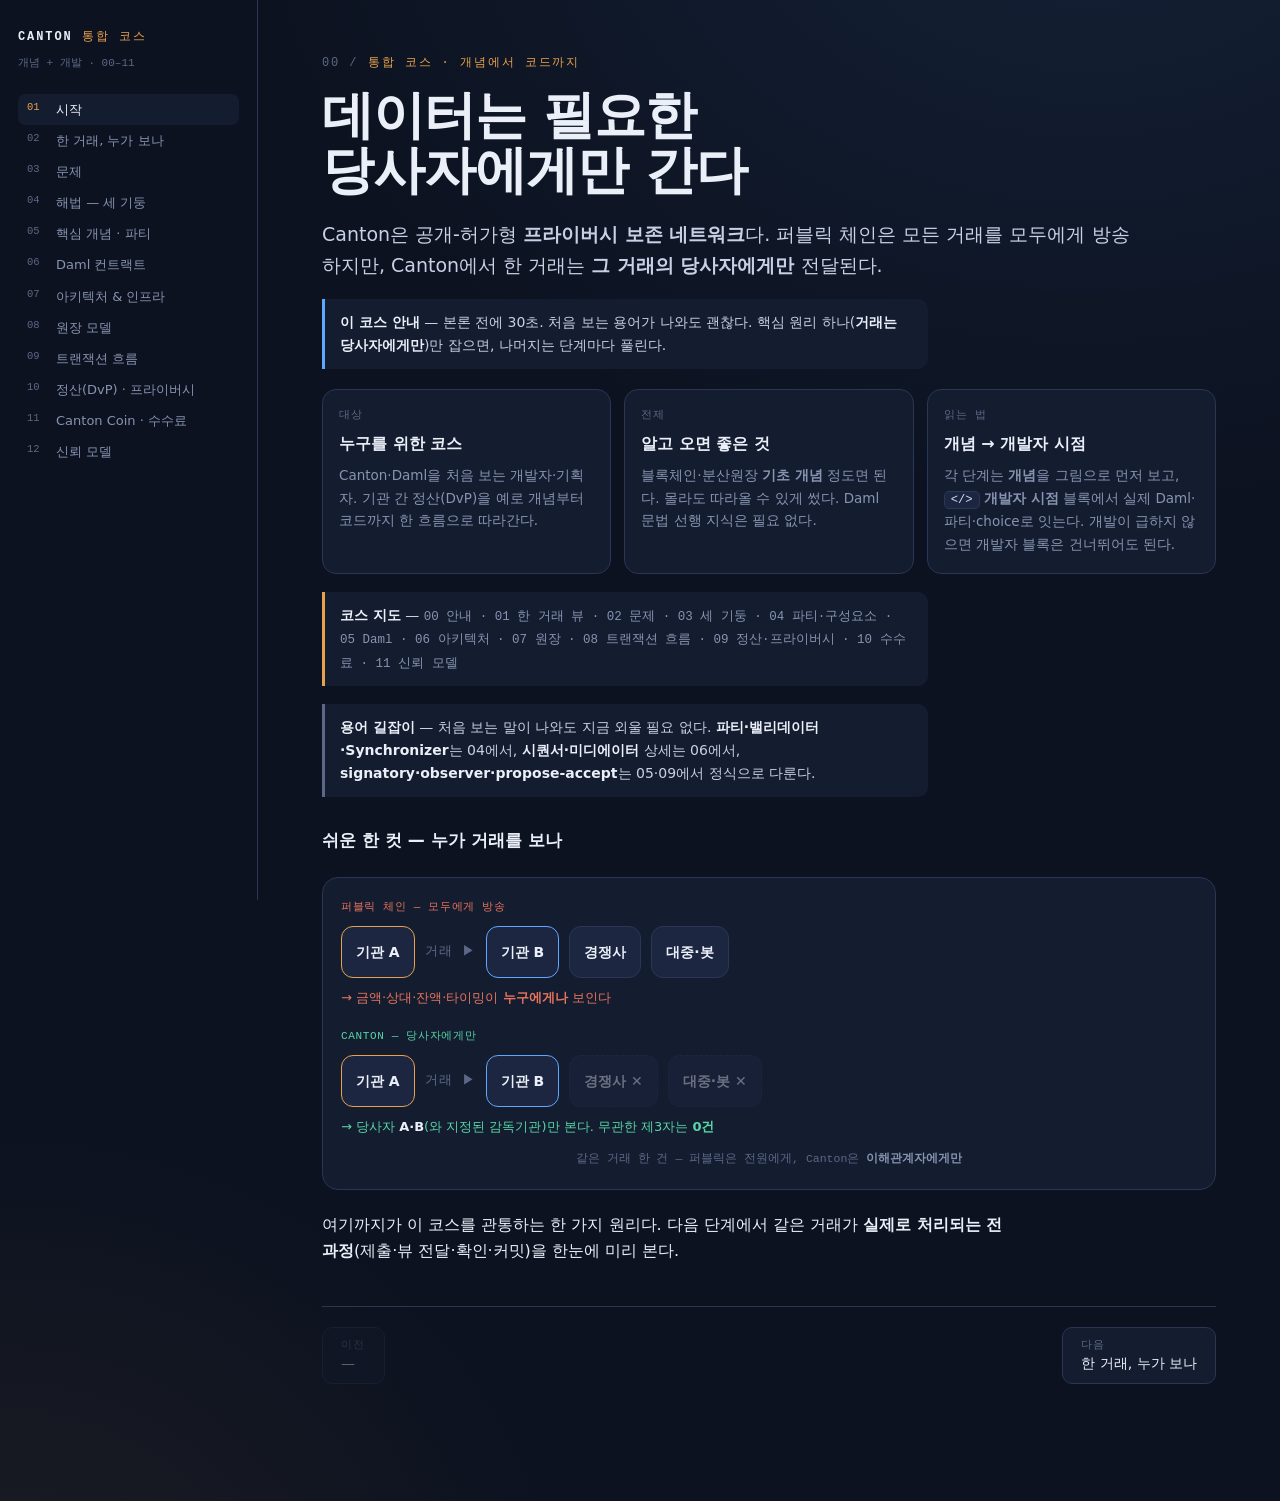
==== commit f22a8b0d: "docs(course): 통합 코스 시작부 온램프 — 00 진입 보강 + 01 분할 - 00 시작: 안내(대상·전제·읽는 법·코스 지도·용어 길잡이) + "쉬운 한 컷"(퍼블릭 v" ====
--- a/wiki/course/index.html
+++ b/wiki/course/index.html
@@ -218,7 +218,55 @@
     <section class="stage active" data-title="시작">
       <div class="eyebrow"><span class="n">00 /</span> 통합 코스 · 개념에서 코드까지</div>
       <h1>데이터는 필요한<br>당사자에게만 간다</h1>
-      <p class="lede">Canton은 공개-허가형 <b>프라이버시 보존 네트워크</b>다. 퍼블릭 체인은 모든 거래를 모두에게 방송하지만, Canton에서 한 거래는 <b>그 거래의 당사자에게만</b> 전달된다. 아래는 그 한 줄을 그림으로 옮긴 것 — 같은 송금 한 건이지만 세 노드가 받는 게 전부 다르다.</p>
+      <p class="lede">Canton은 공개-허가형 <b>프라이버시 보존 네트워크</b>다. 퍼블릭 체인은 모든 거래를 모두에게 방송하지만, Canton에서 한 거래는 <b>그 거래의 당사자에게만</b> 전달된다.</p>
+
+      <div class="note" style="border-left-color:var(--b)"><b>이 코스 안내</b> — 본론 전에 30초. 처음 보는 용어가 나와도 괜찮다. 핵심 원리 하나(<b>거래는 당사자에게만</b>)만 잡으면, 나머지는 단계마다 풀린다.</div>
+      <div class="cards c3">
+        <div class="card"><div class="tag">대상</div><h3>누구를 위한 코스</h3><p>Canton·Daml을 처음 보는 개발자·기획자. 기관 간 정산(DvP)을 예로 개념부터 코드까지 한 흐름으로 따라간다.</p></div>
+        <div class="card"><div class="tag">전제</div><h3>알고 오면 좋은 것</h3><p>블록체인·분산원장 <b>기초 개념</b> 정도면 된다. 몰라도 따라올 수 있게 썼다. Daml 문법 선행 지식은 필요 없다.</p></div>
+        <div class="card"><div class="tag">읽는 법</div><h3>개념 → 개발자 시점</h3><p>각 단계는 <b>개념</b>을 그림으로 먼저 보고, <span class="k">&lt;/&gt;</span> <b>개발자 시점</b> 블록에서 실제 Daml·파티·choice로 잇는다. 개발이 급하지 않으면 개발자 블록은 건너뛰어도 된다.</p></div>
+      </div>
+      <div class="note"><b>코스 지도</b> — <span style="font-family:var(--mono);font-size:12.5px;color:var(--muted)">00 안내 · 01 한 거래 뷰 · 02 문제 · 03 세 기둥 · 04 파티·구성요소 · 05 Daml · 06 아키텍처 · 07 원장 · 08 트랜잭션 흐름 · 09 정산·프라이버시 · 10 수수료 · 11 신뢰 모델</span></div>
+      <div class="note" style="border-left-color:var(--faint)"><b>용어 길잡이</b> — 처음 보는 말이 나와도 지금 외울 필요 없다. <b>파티·밸리데이터·Synchronizer</b>는 04에서, <b>시퀀서·미디에이터</b> 상세는 06에서, <b>signatory·observer·propose-accept</b>는 05·09에서 정식으로 다룬다.</div>
+
+      <h3 class="sub">쉬운 한 컷 — 누가 거래를 보나</h3>
+      <div class="fig">
+        <div style="display:grid; gap:18px">
+          <div>
+            <div style="font-family:var(--mono);font-size:11px;letter-spacing:.06em;text-transform:uppercase;color:var(--warn)">퍼블릭 체인 — 모두에게 방송</div>
+            <div class="net" style="justify-content:flex-start;gap:10px;margin-top:10px;flex-wrap:wrap">
+              <span class="box amber"><span class="t">기관 A</span></span>
+              <span class="arrow">거래 ▶</span>
+              <span class="box azure"><span class="t">기관 B</span></span>
+              <span class="box"><span class="t">경쟁사</span></span>
+              <span class="box"><span class="t">대중·봇</span></span>
+            </div>
+            <div style="font-size:13px;color:var(--warn);margin-top:9px">→ 금액·상대·잔액·타이밍이 <b style="color:var(--warn)">누구에게나</b> 보인다</div>
+          </div>
+          <div>
+            <div style="font-family:var(--mono);font-size:11px;letter-spacing:.06em;text-transform:uppercase;color:var(--ok)">Canton — 당사자에게만</div>
+            <div class="net" style="justify-content:flex-start;gap:10px;margin-top:10px;flex-wrap:wrap">
+              <span class="box amber"><span class="t">기관 A</span></span>
+              <span class="arrow">거래 ▶</span>
+              <span class="box azure"><span class="t">기관 B</span></span>
+              <span class="box" style="opacity:.4;border-style:dashed"><span class="t">경쟁사 ✕</span></span>
+              <span class="box" style="opacity:.4;border-style:dashed"><span class="t">대중·봇 ✕</span></span>
+            </div>
+            <div style="font-size:13px;color:var(--ok);margin-top:9px">→ 당사자 <b style="color:var(--text)">A·B</b>(와 지정된 감독기관)만 본다. 무관한 제3자는 <b style="color:var(--ok)">0건</b></div>
+          </div>
+        </div>
+        <div class="fig-cap">같은 거래 한 건 — 퍼블릭은 전원에게, Canton은 <b>이해관계자에게만</b></div>
+      </div>
+
+      <p class="body" style="max-width:68ch">여기까지가 이 코스를 관통하는 한 가지 원리다. 다음 단계에서 같은 거래가 <b>실제로 처리되는 전 과정</b>(제출·뷰 전달·확인·커밋)을 한눈에 미리 본다.</p>
+      <div class="nav"></div>
+    </section>
+
+    <!-- 01 한 거래, 누가 보나 -->
+    <section class="stage" data-title="한 거래, 누가 보나">
+      <div class="eyebrow"><span class="n">01 /</span> 한 거래, 누가 보나</div>
+      <h2>한 거래가 처리되는 전 과정 (미리보기)</h2>
+      <p class="lede">앞의 원리를 실제 처리 단계까지 펼치면 아래처럼 된다. <b>지금 전부 이해할 필요는 없다</b> — 제출·순서화·뷰 전달·확인·커밋의 각 조각은 뒤 단계(06·08·09)에서 하나씩 푼다. 우선 "같은 거래인데 노드마다 받는 게 다르다"만 눈에 담으면 된다.</p>
       <div class="fig">
         <div class="seqwrap">
           <svg viewBox="0 0 880 458" role="img" aria-label="Canton 거래 시퀀스: 제출·순서화·뷰 전달·검증·확인·확정·커밋, 시퀀서·미디에이터의 자체 작업 포함" style="width:100%; min-width:720px; height:auto; font-family:var(--sans)">
@@ -277,11 +325,11 @@
         </div>
         <div class="fig-cap">한 거래 → <b>이해관계자에게만</b> 뷰 전달 → 각자 복호화·검증 → 확인 → 커밋. 제3자는 0건</div>
       </div>
-      <div class="note"><b>①에서 제출되는 것</b> — A·B가 합의한 거래(Transfer)다. 두 서명자 컨트랙트는 한쪽이 단독으로 못 만들어 <b>propose-accept</b>로 합의한다(A 제안 → B 수락; 제안·수락 단계는 08에서). 합의된 거래가 제출되면 제출 노드가 이를 <b>수신자별 뷰로 암호화</b>해 시퀀서에 보낸다.</div>
+      <div class="note"><b>①에서 제출되는 것</b> — A·B가 합의한 거래(Transfer)다. 두 서명자 컨트랙트는 한쪽이 단독으로 못 만들어 <b>propose-accept</b>로 합의한다(A 제안 → B 수락; 제안·수락 단계는 09에서). 합의된 거래가 제출되면 제출 노드가 이를 <b>수신자별 뷰로 암호화</b>해 시퀀서에 보낸다.</div>
       <div class="note"><b>가시성은 선택이다</b> — 위에서 <b>감독기관</b>은 <span class="k">observer</span>(관찰자)로 지정돼 자기 뷰를 받지만, 거래에 무관한 제3자는 0건이다. "제3자는 무조건 못 본다"가 아니라 <b>누가 볼지를 명시적으로 정한다</b>는 게 핵심 — 기본은 비공개, 공개는 열어 주는 것.</div>
       <h3 class="sub">뷰(view)란?</h3>
       <p class="body" style="max-width:68ch"><b>뷰는 한 거래에서 내가 이해관계자로 적혀 있어 받게 되는 부분</b>이다. 거래 전체가 통째로 오는 게 아니라, 자신과 관련된 조각만 받는다. "누가 이해관계자인가"는 컨트랙트의 <span class="k">signatory</span>·<span class="k">observer</span> 선언이 정한다 — 거기 적힌 파티만 뷰를 받고, 없는 제3자는 0건이다.</p>
-      <div class="dev"><div class="dev-h">개발자 시점 — 뷰는 누가 받나 (signatory / observer)</div><div class="dev-b">
+      <div class="dev"><div class="dev-h">개발자 시점 — 뷰는 누가 받나 (signatory / observer) · 급하지 않으면 건너뛰어도 됨</div><div class="dev-b">
         <p>위 다이어그램은 사실 이 선언을 그린 것이다. <span class="kw">signatory</span>·<span class="kw">observer</span>에 적힌 파티만 이 컨트랙트의 뷰를 받는다.</p>
         <pre><span class="kw">template</span> Transfer <span class="kw">with</span>
     payer     : Party      <span class="c">-- 기관 A</span>
@@ -293,7 +341,7 @@
     <span class="kw">observer</span>  regulator           <span class="c">-- 감독기관: 열람만</span>
     <span class="c">-- 여기 없는 제3자 → 뷰 없음 (0건)</span></pre>
         <p>payer(A)·payee(B)·regulator(감독기관)가 이해관계자라 각자 자기 뷰를 받는다. 감독기관을 빼면(=observer에서 제거) 그 순간 감독기관도 0건이 된다 — <b>가시성은 이 선언으로 정해진다.</b></p>
-        <p><b>왜 A·B 둘 다 서명자인가?</b> 이 거래는 양쪽의 동의가 필요한 합의라 <span class="k">signatory payer, payee</span> — A·B 모두 권한자다. 그래서 <b>A·B 둘 다 confirm</b>한다. 다만 두 서명자 컨트랙트는 한쪽이 단독으로 못 만드니, A가 제안하고 B가 수락하는 <b>propose-accept</b>로 합의해 생성한다(08 정산의 <span class="k">SettlementProposal</span>: <span class="k">signatory approvers</span> + <span class="k">_Accept</span>가 승인자 추가).</p>
+        <p><b>왜 A·B 둘 다 서명자인가?</b> 이 거래는 양쪽의 동의가 필요한 합의라 <span class="k">signatory payer, payee</span> — A·B 모두 권한자다. 그래서 <b>A·B 둘 다 confirm</b>한다. 다만 두 서명자 컨트랙트는 한쪽이 단독으로 못 만드니, A가 제안하고 B가 수락하는 <b>propose-accept</b>로 합의해 생성한다(09 정산의 <span class="k">SettlementProposal</span>: <span class="k">signatory approvers</span> + <span class="k">_Accept</span>가 승인자 추가).</p>
         <p>반면 <b>감독기관은 관찰자(observer)</b>라 뷰는 받지만 <b>confirm하지 않는다</b> — 확인은 권한이 필요한 서명자만 한다. 그래서 다이어그램에서 A·B는 확인하고, 감독기관은 결과만 받는다.</p>
         <p>그래서 A와 B가 실제로 받는 뷰는 이런 컨트랙트 형태다(같은 데이터, 역할만 다름):</p>
         <div class="vcards">
@@ -325,17 +373,17 @@
             <div class="role">내 역할: <b>observer</b> — 열람·감독</div>
           </div>
         </div>
-        <p><b>주의</b> — 이 거래는 컨트랙트 하나라 A·B·감독기관이 받는 내용은 같고 <b>역할만</b> 다르다(A·B는 서명자=동의·확인, 감독기관은 관찰자=열람). 제3자는 이 컨트랙트 자체를 못 받는다. 여러 단계 거래(예: 보관+생성, 정산의 두 다리)에선 각자 받는 <b>부분이 실제로 달라진다</b> — 08 프라이버시에서 본다.</p>
+        <p><b>주의</b> — 이 거래는 컨트랙트 하나라 A·B·감독기관이 받는 내용은 같고 <b>역할만</b> 다르다(A·B는 서명자=동의·확인, 감독기관은 관찰자=열람). 제3자는 이 컨트랙트 자체를 못 받는다. 여러 단계 거래(예: 보관+생성, 정산의 두 다리)에선 각자 받는 <b>부분이 실제로 달라진다</b> — 09 프라이버시에서 본다.</p>
       </div></div>
       <h3 class="sub">뷰를 받은 다음은?</h3>
-      <p class="body" style="max-width:68ch">뷰 전달로 끝이 아니다. 뷰를 받은 <b>이해관계자 노드가 그 거래를 검증</b>하고(규칙·권한·중복 확인), 미디에이터에 <b>"유효함"을 확인(confirm)</b>한 뒤, 확정되면 <b>커밋</b>된다 — 옛 컨트랙트는 보관되고 새 컨트랙트가 생긴다. 즉시·결정적이라 되돌림이 없다. 제출부터 커밋까지 전체 흐름은 <b>07 트랜잭션 흐름</b> 단계에서 한 단계씩 따라간다.</p>
+      <p class="body" style="max-width:68ch">뷰 전달로 끝이 아니다. 뷰를 받은 <b>이해관계자 노드가 그 거래를 검증</b>하고(규칙·권한·중복 확인), 미디에이터에 <b>"유효함"을 확인(confirm)</b>한 뒤, 확정되면 <b>커밋</b>된다 — 옛 컨트랙트는 보관되고 새 컨트랙트가 생긴다. 즉시·결정적이라 되돌림이 없다. 제출부터 커밋까지 전체 흐름은 <b>08 트랜잭션 흐름</b> 단계에서 한 단계씩 따라간다.</p>
       <p class="body" style="max-width:68ch">이 한 가지 원리가 아키텍처·원장·프라이버시·신뢰 모델 전부를 끌고 간다. 12단계에 걸쳐 개념을 따라가되, 실제 <b>파티 ID·Daml 코드·choice 시퀀스·포트</b>까지 같은 흐름에서 본다.</p>
       <div class="nav"></div>
     </section>
 
-    <!-- 01 문제 -->
+    <!-- 02 문제 -->
     <section class="stage" data-title="문제">
-      <div class="eyebrow"><span class="n">01 /</span> 풀어야 할 문제</div>
+      <div class="eyebrow"><span class="n">02 /</span> 풀어야 할 문제</div>
       <h2>공개가 기본이면 기관은 못 쓴다</h2>
       <div class="body">
         <p>퍼블릭 블록체인의 힘은 모두가 같은 장부를 검증한다는 데 있다. 그 대가가 <b>완전한 투명성</b>이다 — 거래 금액, 거래 상대, 잔액, 타이밍이 누구에게나 보인다. 거래 패턴만 모아도 그 기관의 포지션과 전략이 드러나기 때문에, 이 투명성은 기관 금융에서 강점이 아니라 결격 사유가 된다. 게다가 주소는 익명이라 "<b>KYC를 통과한 상대와만 거래</b>" 같은 규제 요건을 강제하기도 어렵다.</p>
@@ -375,15 +423,15 @@
       <div class="nav"></div>
     </section>
 
-    <!-- 02 해법 -->
+    <!-- 03 해법 -->
     <section class="stage" data-title="해법 — 세 기둥">
-      <div class="eyebrow"><span class="n">02 /</span> Canton의 해법</div>
+      <div class="eyebrow"><span class="n">03 /</span> Canton의 해법</div>
       <h2>세 기둥으로 둘을 동시에</h2>
       <div class="body">
         <p>Canton의 발상은 "<b>거래를 통째로 공유하지 말고, 검증에 필요한 사람에게 필요한 조각만 주자</b>"는 것이다. 이를 세 가지 아키텍처 기둥으로 구현하는데, 셋은 상호 의존적이라 따로는 성립하지 않는다.</p>
         <div class="fig">
           <div class="pillars">
-            <div class="pillar"><div class="pn">기둥 1</div><h4>부분 트랜잭션 프라이버시</h4><p>거래를 <b>뷰</b>(각 당사자의 몫)로 분해. 트랜잭션 자체가 누가 무엇을 보는지 정의한다. (07단계에서 상세)</p></div>
+            <div class="pillar"><div class="pn">기둥 1</div><h4>부분 트랜잭션 프라이버시</h4><p>거래를 <b>뷰</b>(각 당사자의 몫)로 분해. 트랜잭션 자체가 누가 무엇을 보는지 정의한다. (08단계에서 상세)</p></div>
             <div class="pillar"><div class="pn">기둥 2</div><h4>이해관계자 합의 증명</h4><p>전역 검증이 아니라 <b>그 거래의 이해관계자만</b> 검증·확인한다. 전역 공개 없이도 무결성이 서고, 무관한 노드는 부담이 없다.</p></div>
             <div class="pillar"><div class="pn">기둥 3</div><h4>가시성 없는 동기화</h4><p>Synchronizer(시퀀서+미디에이터)가 <b>내용을 못 본 채</b> 순서와 확인만 맞춘다 — 암호봉투만 다룬다.</p></div>
           </div>
@@ -394,9 +442,9 @@
       <div class="nav"></div>
     </section>
 
-    <!-- 03 핵심 개념 -->
+    <!-- 04 핵심 개념 -->
     <section class="stage" data-title="핵심 개념 · 파티">
-      <div class="eyebrow"><span class="n">03 /</span> 핵심 개념</div>
+      <div class="eyebrow"><span class="n">04 /</span> 핵심 개념</div>
       <h2>네 가지 구성요소, 하나의 망</h2>
       <div class="body">
         <p>Canton은 거대한 단일 체인이 아니라 <b>참여자 노드들과 Synchronizer로 이뤄진 망</b>이다. 각 노드는 자기 파티의 데이터만 들고, Synchronizer가 그 사이의 순서·확정을 맞춘다. 이 망을 이해하는 데 필요한 개념은 넷이다.</p>
@@ -450,7 +498,7 @@
           <p><b>토폴로지(topology)란?</b> 네트워크의 <b>신원·키·호스팅 상태</b>다 — 어떤 파티가 있고, 어느 노드가 그 파티를 호스팅하며, 어떤 키를 쓰는지. 비즈니스 거래(원장 데이터)와는 <b>별개의 층</b>이고, <b>서명된 토폴로지 트랜잭션</b>으로 갱신·공유된다. 일종의 네트워크 주소록 + 공개키 등록부(PKI)라 보면 된다 — 그래야 남들이 이 파티와 거래할 때 어느 노드로 뷰를 보내고 어떤 키로 검증할지 안다.</p>
           <pre><span class="kw">POST</span> /v2/parties  {"partyIdHint":"domestic_bank", "identityProviderId":""}
   → {"party":"<span class="id">domestic_bank_…::1220…</span>", "isLocal":true}</pre>
-          <p><b>외부 파티</b>는 키를 외부에서 들고 와 토폴로지로 온보딩한다(노드가 키를 못 봄). 그래서 "내 밸리데이터를 신뢰"가 신뢰 모델의 1번 영역(10단계)인 것과 직접 이어진다 — 내 파티를 만들고 호스팅하는 게 바로 그 노드다.</p>
+          <p><b>외부 파티</b>는 키를 외부에서 들고 와 토폴로지로 온보딩한다(노드가 키를 못 봄). 그래서 "내 밸리데이터를 신뢰"가 신뢰 모델의 1번 영역(11단계)인 것과 직접 이어진다 — 내 파티를 만들고 호스팅하는 게 바로 그 노드다.</p>
         </div></div>
         <div class="dev"><div class="dev-h">개발자 시점 — HD 월렛(BIP32) 구조도 되나?</div><div class="dev-b">
           <p><b>부분적으로 가능하지만, 보통 그렇게 안 한다.</b> 한 시드에서 여러 파티 키를 계층적으로 파생하는 것 자체는 <b>SLIP-0010</b>(Ed25519·P-256용 HD 파생)으로 가능하다 — 외부 파티(자기수탁)라면 키 관리 계층에서 쓸 수 있다. 단 Canton은 비트코인의 <span class="k">secp256k1</span>/BIP32를 직접 쓰지 않고 <b>Ed25519·ECDSA P-256/P-384</b>를 쓴다.</p>
@@ -460,9 +508,9 @@
       <div class="nav"></div>
     </section>
 
-    <!-- 04 Daml -->
+    <!-- 05 Daml -->
     <section class="stage" data-title="Daml 컨트랙트">
-      <div class="eyebrow"><span class="n">04 /</span> 규칙이 코드가 된다</div>
+      <div class="eyebrow"><span class="n">05 /</span> 규칙이 코드가 된다</div>
       <h2>템플릿, 그리고 choice</h2>
       <div class="body">
         <p>비즈니스 규칙은 Daml <b>템플릿</b>이 된다. 템플릿은 두 가지를 정의한다 — 컨트랙트가 담는 <b>데이터</b>(누가 보내는지, 얼마인지)와, 누가 무엇을 할 수 있는지의 <b>choice</b>다. 배포된 템플릿이 틀이고, 원장 위의 데이터 한 줄이 컨트랙트 한 건이다.</p>
@@ -498,18 +546,18 @@
                 <span class="id">create</span>   Transfer {payer, payee, amount, regulator}     <span class="c">-- 컨트랙트 생성</span>
                 <span class="id">exercise</span> SettlementProposal_Accept ...                <span class="c">-- choice 실행</span>
 <span class="c">4. 조회</span>        /v2/state/active-contracts (ACS) · offset으로 변경 추적</pre>
-          <p>즉 같은 DAR을 A·B(·정산 운영자·발행자) 노드가 모두 갖고 승인해야, 그 위에서 만든 컨트랙트·choice가 양쪽에서 동일하게 검증된다. 앱은 직접 원장을 건드리지 않고 <b>Ledger API로 커맨드</b>만 보낸다 — 나머지(순서·확인·커밋)는 05·07에서 본 그 흐름이다.</p>
+          <p>즉 같은 DAR을 A·B(·정산 운영자·발행자) 노드가 모두 갖고 승인해야, 그 위에서 만든 컨트랙트·choice가 양쪽에서 동일하게 검증된다. 앱은 직접 원장을 건드리지 않고 <b>Ledger API로 커맨드</b>만 보낸다 — 나머지(순서·확인·커밋)는 06·08에서 본 그 흐름이다.</p>
         </div></div>
       </div>
       <div class="nav"></div>
     </section>
 
-    <!-- 05 아키텍처 -->
+    <!-- 06 아키텍처 -->
     <section class="stage" data-title="아키텍처 & 인프라">
-      <div class="eyebrow"><span class="n">05 /</span> 아키텍처 & 인프라</div>
+      <div class="eyebrow"><span class="n">06 /</span> 아키텍처 & 인프라</div>
       <h2>조율과 저장을 나눈다</h2>
       <div class="body">
-        <p>Canton의 핵심 설계는 <b>조율</b>과 <b>저장</b>을 서로 다른 주체에게 맡긴 것이다. 자산과 컨트랙트는 참여자 노드에 머물고, Synchronizer는 거래의 순서·확정만 책임진다. 이 분리 덕분에 Synchronizer는 내용을 몰라도 합의를 이끌 수 있다 — 02단계 "가시성 없는 동기화"가 가능한 이유다.</p>
+        <p>Canton의 핵심 설계는 <b>조율</b>과 <b>저장</b>을 서로 다른 주체에게 맡긴 것이다. 자산과 컨트랙트는 참여자 노드에 머물고, Synchronizer는 거래의 순서·확정만 책임진다. 이 분리 덕분에 Synchronizer는 내용을 몰라도 합의를 이끌 수 있다 — 03단계 "가시성 없는 동기화"가 가능한 이유다.</p>
         <div class="fig">
           <svg viewBox="0 0 720 372" role="img" aria-label="큰 그림: 위쪽 Synchronizer(시퀀서·미디에이터)가 조율하고, 아래 두 밸리데이터가 각자 참여자 노드·원장 샤드·파티를 보유하며, 앱이 Ledger API로 자기 노드에 붙는다" style="width:100%;height:auto;display:block;font-family:var(--sans)">
             <g stroke="#5C6885" stroke-width="1.5" opacity=".5"><line x1="190" y1="182" x2="190" y2="88"/><line x1="530" y1="182" x2="530" y2="88"/></g>
@@ -607,7 +655,7 @@
           <div class="card"><div class="tag" style="color:var(--ok)">온-원장 · Daml</div><h3>여럿이 공유·강제할 핵심</h3><p>돈·계약·권한처럼 <b>여러 당사자가 공유·합의·강제</b>해야 하는 것. <b>다자 합의(필수)</b> · 권한 강제(권장) · 감사 추적(내장). 원장에 올리면 모두에게 자동 강제·기록된다.</p></div>
           <div class="card"><div class="tag" style="color:var(--dev)">오프-원장 · 백엔드</div><h3>나 혼자 처리하는 편의</h3><p><b>외부 API 호출(필수)</b> · 복잡한 비즈니스 로직 · 고빈도 연산 · UI. Daml은 외부 인터넷을 호출하지 못하므로 이런 일은 내 백엔드가 맡는다.</p></div>
         </div>
-        <div class="note"><b>읽는 법</b> — 핵심 합의는 <b>원장(Daml)</b>, 편의 기능은 <b>백엔드</b>. 둘을 <b>조합</b>해 앱을 만든다(07 트랜잭션 흐름의 지갑·앱·노드 3층이 바로 이 구분이다).</div>
+        <div class="note"><b>읽는 법</b> — 핵심 합의는 <b>원장(Daml)</b>, 편의 기능은 <b>백엔드</b>. 둘을 <b>조합</b>해 앱을 만든다(08 트랜잭션 흐름의 지갑·앱·노드 3층이 바로 이 구분이다).</div>
 
         <div class="dev"><div class="dev-h">개발자 시점 — 코드는 어디서 돌고, 무엇으로 붙나</div><div class="dev-b">
           <p>구성요소별 <b>실행 위치</b>:</p>
@@ -676,9 +724,9 @@
       <div class="nav"></div>
     </section>
 
-    <!-- 06 원장 -->
+    <!-- 07 원장 -->
     <section class="stage" data-title="원장 모델">
-      <div class="eyebrow"><span class="n">06 /</span> 원장 모델</div>
+      <div class="eyebrow"><span class="n">07 /</span> 원장 모델</div>
       <h2>컨트랙트는 고쳐 쓰지 않는다</h2>
       <div class="body">
         <p>Canton 원장은 <b>불변 컨트랙트</b>의 모음이다(확장 UTXO, eUTXO식). 상태를 바꾼다는 건 값을 덮어쓰는 게 아니라 <b>옛 컨트랙트를 보관(archive)하고 새 컨트랙트를 만드는</b> 일이다. 같은 컨트랙트는 한 번만 소비할 수 있으므로, 같은 자산을 두 번 쓰는 이중지불이 구조적으로 막힌다.</p>
@@ -741,9 +789,9 @@
       <div class="nav"></div>
     </section>
 
-    <!-- 07 트랜잭션 흐름 -->
+    <!-- 08 트랜잭션 흐름 -->
     <section class="stage" data-title="트랜잭션 흐름">
-      <div class="eyebrow"><span class="n">07 /</span> 거래는 어떻게 흐르나</div>
+      <div class="eyebrow"><span class="n">08 /</span> 거래는 어떻게 흐르나</div>
       <h2>지갑에서 커밋까지, 한 단계씩</h2>
       <div class="body">
         <p>국내 기관 A가 해외 기관 B에게 보내는 한 건이 실제로 누구를 거치는지 따라가 보자. 각 기관은 <b>지갑(UI)·앱(백엔드)·밸리데이터(노드)</b>를 두고, 가운데 Synchronizer가 순서와 확정을 맞춘다. <b>다음</b>을 눌러 한 단계씩 진행하라 — 각 단계에서 어느 구성요소가 무슨 일을 하는지 짚어 준다.</p>
@@ -769,9 +817,9 @@
       <div class="nav"></div>
     </section>
 
-    <!-- 08 프라이버시 -->
+    <!-- 09 프라이버시 -->
     <section class="stage" data-title="정산(DvP) · 프라이버시">
-      <div class="eyebrow"><span class="n">08 /</span> 정산(DvP) · 흐름 + 원자성 + 프라이버시</div>
+      <div class="eyebrow"><span class="n">09 /</span> 정산(DvP) · 흐름 + 원자성 + 프라이버시</div>
       <h2>맞교환 한 건: 제안서부터 실행까지</h2>
       <div class="body">
         <p>송금은 한 방향이라 단순했다. 이번엔 <b>A가 원화를, B가 엔화를 맞바꾼다</b>(정산/DvP). 다리가 둘이라 한쪽만 가면 떼이는 <b>카운터파티 리스크</b>(전통 외환의 <abbr title="시차 탓에 한쪽 통화 결제가 끝난 뒤 상대가 파산해 반대쪽을 못 받는 외환 결제 리스크. 1974년 Herstatt 은행 파산에서 유래.">Herstatt 리스크</abbr>)가 생긴다. 전통 금융은 <abbr title="Continuous Linked Settlement. 외환 거래를 동시 맞교환(PvP)으로 정산해 Herstatt 리스크를 없애는 다통화 정산 기관.">CLS</abbr>·<abbr title="Central Securities Depository. 증권을 집중 예탁·결제하는 중앙예탁기관.">CSD</abbr> 같은 중앙 정산기관(<abbr title="Payment vs Payment. 두 통화의 지급을 동시·원자적으로 처리해 한쪽만 가는 일을 막음.">PvP</abbr>/<abbr title="Delivery vs Payment. 자산 인도와 대금 지급을 동시·원자적으로 처리.">DvP</abbr>)으로 풀지만, Canton은 같은 보장을 <b>한 트랜잭션 안에서, 중앙 보관자 없이</b> 준다 — <b>전부 아니면 전무(원자성)</b>.</p>
@@ -803,14 +851,14 @@
           <div class="dvp-read"><span class="stepno" id="dStepNo">단계 0 / 6</span><span class="desc" id="dDesc">국내은행이 거래를 제안할 차례입니다 — 패널 버튼을 누르세요.</span><button class="dvp-reset" id="dReset">처음으로</button></div>
         </div>
         <p>핵심 둘. <b>원자성</b> — 자산이 실제로 움직이는 건 마지막 <span class="k">Settlement_Execute</span> 한 번뿐이고 그게 전부/전무라, 한 다리라도 잠기지 않으면 실행 자체가 성립하지 않는다(한쪽만 떼이는 일이 없다). <b>프라이버시</b> — 이 정산도 당사자(A·B·정산 운영자)만 받고 무관한 제3자는 <b>0건</b>이다. 0건은 막아서가 아니라 그 뷰가 그 노드에 <b>도착하지 않아서</b>다. 주의 — 제3자 노드가 텅 빈 게 아니다. 그 노드도 자기 사업 계약은 따로 갖고 있고, 단지 <b>이 정산</b>이 그중에 없을 뿐이다. (제3자라도 <span class="k">observer</span>로 지정하면 — 예: 감독기관 — 받는다. 가시성은 명시적 선택.)</p>
-        <div class="note">이 흐름·choice·다리 키(<span class="k">legKRW</span>/<span class="k">legJPY</span>)는 실제 정산 패키지(<span class="k">Settlement.FxDvp</span>, 2-leg FX DvP)와 테스트 그대로다. 단 LocalNet 데모엔 토큰이 <b>Amulet(Canton Coin) 하나뿐</b>이라 두 다리 모두 CC로 두고, <b>KRW·JPY는 개념상 대역</b>(방향만 반대인 FX 스왑 흉내)이다. 위 금액(₩9,000↔¥1,000)은 환율에 맞춘 예시 — 실제 테스트 코드는 CC로 100·20을 쓴다. 실제 운영에선 각 다리에 별도 발행자(레지스트리)의 통화 토큰이 들어간다(→ 09).</div>
+        <div class="note">이 흐름·choice·다리 키(<span class="k">legKRW</span>/<span class="k">legJPY</span>)는 실제 정산 패키지(<span class="k">Settlement.FxDvp</span>, 2-leg FX DvP)와 테스트 그대로다. 단 LocalNet 데모엔 토큰이 <b>Amulet(Canton Coin) 하나뿐</b>이라 두 다리 모두 CC로 두고, <b>KRW·JPY는 개념상 대역</b>(방향만 반대인 FX 스왑 흉내)이다. 위 금액(₩9,000↔¥1,000)은 환율에 맞춘 예시 — 실제 테스트 코드는 CC로 100·20을 쓴다. 실제 운영에선 각 다리에 별도 발행자(레지스트리)의 통화 토큰이 들어간다(→ 10).</div>
       </div>
       <div class="nav"></div>
     </section>
 
-    <!-- 09 Canton Coin · 수수료 -->
+    <!-- 10 Canton Coin · 수수료 -->
     <section class="stage" data-title="Canton Coin · 수수료">
-      <div class="eyebrow"><span class="n">09 /</span> 수수료 — Canton Coin</div>
+      <div class="eyebrow"><span class="n">10 /</span> 수수료 — Canton Coin</div>
       <h2>거래에는 값이 든다</h2>
       <div class="body">
         <p>08의 6개 choice는 공짜가 아니다. 글로벌 Synchronizer에 거래를 올릴 때마다 <b>수수료</b>를 낸다 — Canton은 이 수수료를 <abbr title="Synchronizer에 쓰기를 요청할 때 소비하는 자원. Canton Coin으로 비용을 지불한다.">트래픽(traffic)</abbr>이라 부르고, 결제 통화는 <b>Canton Coin(CC)</b>이다. 이더리움의 가스에 해당하지만, <b>잔액까지 비공개</b>라는 점이 다르다. CC는 수수료 외에 밸리데이터 보상과 슈퍼 밸리데이터의 거버넌스 스테이킹에도 쓰이는 네트워크의 <b>네이티브 유틸리티 토큰</b>이다.</p>
@@ -841,12 +889,12 @@
       <div class="nav"></div>
     </section>
 
-    <!-- 10 신뢰 -->
+    <!-- 11 신뢰 -->
     <section class="stage" data-title="신뢰 모델">
-      <div class="eyebrow"><span class="n">10 /</span> 신뢰 모델</div>
+      <div class="eyebrow"><span class="n">11 /</span> 신뢰 모델</div>
       <h2>무엇을, 누구에게, 얼마나 맡기나</h2>
       <div class="body">
-        <p>08단계가 "데이터가 <b>어떻게</b> 나뉘나(메커니즘)"였다면, 신뢰 모델은 "그래서 <b>누구를 얼마나</b> 믿어야 하나"다. Canton의 신뢰는 "모두 신뢰"도 "아무도 불신"도 아닌 <b>선택적 신뢰(selective trust)</b> — <b>무엇을 위해 누구를 신뢰할지 내가 고른다.</b> 그래서 한 덩어리가 아니라 다섯 영역으로 쪼개지고, 영역마다 <b><span style="color:var(--a)">신뢰함</span> · <span style="color:var(--b)">안 믿어도 됨</span> · <span style="color:var(--ok)">완화책</span></b>이 따로 있다.</p>
+        <p>09단계가 "데이터가 <b>어떻게</b> 나뉘나(메커니즘)"였다면, 신뢰 모델은 "그래서 <b>누구를 얼마나</b> 믿어야 하나"다. Canton의 신뢰는 "모두 신뢰"도 "아무도 불신"도 아닌 <b>선택적 신뢰(selective trust)</b> — <b>무엇을 위해 누구를 신뢰할지 내가 고른다.</b> 그래서 한 덩어리가 아니라 다섯 영역으로 쪼개지고, 영역마다 <b><span style="color:var(--a)">신뢰함</span> · <span style="color:var(--b)">안 믿어도 됨</span> · <span style="color:var(--ok)">완화책</span></b>이 따로 있다.</p>
         <div style="overflow-x:auto">
         <svg viewBox="0 0 880 372" role="img" aria-label="다섯 신뢰 영역 — 가운데 내 파티를 둘러싼 밸리데이터·거래 상대방·Synchronizer·앱 제공자·네트워크 거버넌스" style="width:100%; max-width:840px; height:auto; display:block; margin:18px auto 2px; font-family:var(--sans)">
           <g stroke-linecap="round" fill="none">
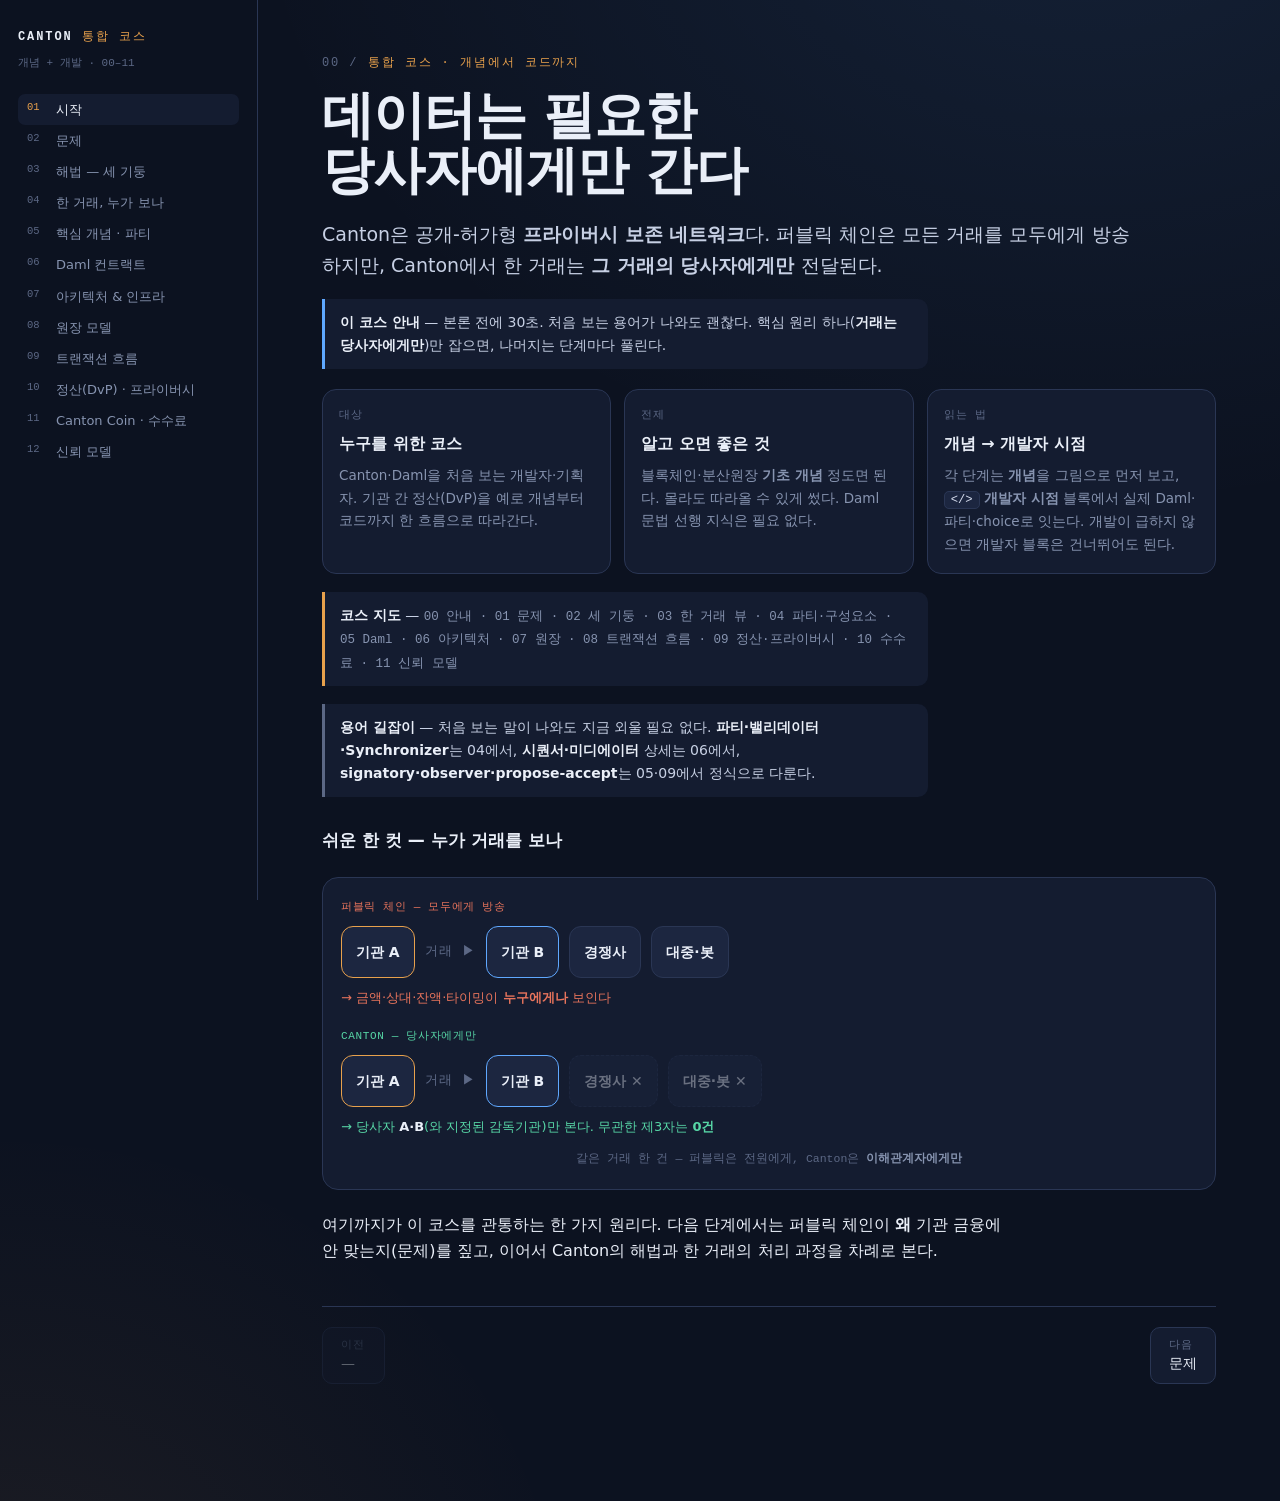
==== commit 6effc04a: "docs(course): 시작부 순서 교정 — 문제·해법을 미리보기 앞으로 왜→무엇→어떻게 흐름으로 재배치: 00 시작 → 01 문제 → 02 해법(세 기둥) → 03 한 거래 전" ====
--- a/wiki/course/index.html
+++ b/wiki/course/index.html
@@ -226,7 +226,7 @@
         <div class="card"><div class="tag">전제</div><h3>알고 오면 좋은 것</h3><p>블록체인·분산원장 <b>기초 개념</b> 정도면 된다. 몰라도 따라올 수 있게 썼다. Daml 문법 선행 지식은 필요 없다.</p></div>
         <div class="card"><div class="tag">읽는 법</div><h3>개념 → 개발자 시점</h3><p>각 단계는 <b>개념</b>을 그림으로 먼저 보고, <span class="k">&lt;/&gt;</span> <b>개발자 시점</b> 블록에서 실제 Daml·파티·choice로 잇는다. 개발이 급하지 않으면 개발자 블록은 건너뛰어도 된다.</p></div>
       </div>
-      <div class="note"><b>코스 지도</b> — <span style="font-family:var(--mono);font-size:12.5px;color:var(--muted)">00 안내 · 01 한 거래 뷰 · 02 문제 · 03 세 기둥 · 04 파티·구성요소 · 05 Daml · 06 아키텍처 · 07 원장 · 08 트랜잭션 흐름 · 09 정산·프라이버시 · 10 수수료 · 11 신뢰 모델</span></div>
+      <div class="note"><b>코스 지도</b> — <span style="font-family:var(--mono);font-size:12.5px;color:var(--muted)">00 안내 · 01 문제 · 02 세 기둥 · 03 한 거래 뷰 · 04 파티·구성요소 · 05 Daml · 06 아키텍처 · 07 원장 · 08 트랜잭션 흐름 · 09 정산·프라이버시 · 10 수수료 · 11 신뢰 모델</span></div>
       <div class="note" style="border-left-color:var(--faint)"><b>용어 길잡이</b> — 처음 보는 말이 나와도 지금 외울 필요 없다. <b>파티·밸리데이터·Synchronizer</b>는 04에서, <b>시퀀서·미디에이터</b> 상세는 06에서, <b>signatory·observer·propose-accept</b>는 05·09에서 정식으로 다룬다.</div>
 
       <h3 class="sub">쉬운 한 컷 — 누가 거래를 보나</h3>
@@ -258,15 +258,76 @@
         <div class="fig-cap">같은 거래 한 건 — 퍼블릭은 전원에게, Canton은 <b>이해관계자에게만</b></div>
       </div>
 
-      <p class="body" style="max-width:68ch">여기까지가 이 코스를 관통하는 한 가지 원리다. 다음 단계에서 같은 거래가 <b>실제로 처리되는 전 과정</b>(제출·뷰 전달·확인·커밋)을 한눈에 미리 본다.</p>
+      <p class="body" style="max-width:68ch">여기까지가 이 코스를 관통하는 한 가지 원리다. 다음 단계에서는 퍼블릭 체인이 <b>왜</b> 기관 금융에 안 맞는지(문제)를 짚고, 이어서 Canton의 해법과 한 거래의 처리 과정을 차례로 본다.</p>
       <div class="nav"></div>
     </section>
 
-    <!-- 01 한 거래, 누가 보나 -->
+    <!-- 01 문제 -->
+    <section class="stage" data-title="문제">
+      <div class="eyebrow"><span class="n">01 /</span> 풀어야 할 문제</div>
+      <h2>공개가 기본이면 기관은 못 쓴다</h2>
+      <div class="body">
+        <p>퍼블릭 블록체인의 힘은 모두가 같은 장부를 검증한다는 데 있다. 그 대가가 <b>완전한 투명성</b>이다 — 거래 금액, 거래 상대, 잔액, 타이밍이 누구에게나 보인다. 거래 패턴만 모아도 그 기관의 포지션과 전략이 드러나기 때문에, 이 투명성은 기관 금융에서 강점이 아니라 결격 사유가 된다. 게다가 주소는 익명이라 "<b>KYC를 통과한 상대와만 거래</b>" 같은 규제 요건을 강제하기도 어렵다.</p>
+        <div class="fig">
+          <div class="seqwrap">
+            <svg viewBox="0 0 680 296" role="img" aria-label="퍼블릭 체인에서 한 거래가 모두에게 공개되는 시퀀스 다이어그램" style="width:100%; min-width:560px; height:auto; font-family:var(--sans)">
+              <defs>
+                <marker id="ah" markerWidth="10" markerHeight="10" refX="7.5" refY="3" orient="auto"><path d="M0,0 L8,3 L0,6 z" fill="#5FA8FF"/></marker>
+                <marker id="ahw" markerWidth="10" markerHeight="10" refX="7.5" refY="3" orient="auto"><path d="M0,0 L8,3 L0,6 z" fill="#E8745C"/></marker>
+              </defs>
+              <g font-size="12.5" fill="#EAEFF8" text-anchor="middle">
+                <rect x="25" y="8" width="120" height="34" rx="9" fill="#1C2640" stroke="#E8A14C"/><text x="85" y="30">기관 A</text>
+                <rect x="195" y="8" width="120" height="34" rx="9" fill="#1C2640" stroke="#E8745C"/><text x="255" y="30">퍼블릭 원장</text>
+                <rect x="370" y="8" width="120" height="34" rx="9" fill="#1C2640" stroke="#2A3654"/><text x="430" y="30">경쟁 기관</text>
+                <rect x="535" y="8" width="130" height="34" rx="9" fill="#1C2640" stroke="#2A3654"/><text x="600" y="30">일반 대중·봇</text>
+              </g>
+              <g stroke="#5C6885" stroke-dasharray="3 5" opacity="0.85">
+                <line x1="85" y1="42" x2="85" y2="284"/><line x1="255" y1="42" x2="255" y2="284"/>
+                <line x1="430" y1="42" x2="430" y2="284"/><line x1="600" y1="42" x2="600" y2="284"/>
+              </g>
+              <g font-size="11.5" font-family="monospace">
+                <text x="170" y="80" text-anchor="middle" fill="#9fb0d6">① 송금 제출 (A→B 100)</text>
+                <line x1="85" y1="90" x2="251" y2="90" stroke="#5FA8FF" stroke-width="1.5" marker-end="url(#ah)"/>
+                <text x="343" y="140" text-anchor="middle" fill="#E8745C">② 거래 전체 공개</text>
+                <line x1="255" y1="150" x2="426" y2="150" stroke="#E8745C" stroke-width="1.5" marker-end="url(#ahw)"/>
+                <text x="428" y="198" text-anchor="middle" fill="#E8745C">③ 거래 전체 공개</text>
+                <line x1="255" y1="208" x2="596" y2="208" stroke="#E8745C" stroke-width="1.5" marker-end="url(#ahw)"/>
+              </g>
+              <rect x="150" y="246" width="430" height="34" rx="8" fill="rgba(232,116,92,.08)" stroke="#E8745C" stroke-dasharray="4 3"/>
+              <text x="365" y="267" text-anchor="middle" font-size="11.5" font-family="monospace" fill="#E8745C">한 번 올리면 누구나 본다 — 막을 방법이 없다</text>
+            </svg>
+          </div>
+          <div class="fig-cap">퍼블릭 체인: 한 번 제출 → <b>모두에게 공개</b>. 금액·상대·잔액이 그대로 드러난다</div>
+        </div>
+        <div class="note"><b>핵심 딜레마</b> — 가리면 다른 참여자가 검증할 수 없고, 검증하게 하려면 드러나야 한다. 프라이버시 ↔ 무결성, 지금까지는 둘 중 하나를 골라야 했다.</div>
+      </div>
+      <div class="nav"></div>
+    </section>
+
+    <!-- 02 해법 -->
+    <section class="stage" data-title="해법 — 세 기둥">
+      <div class="eyebrow"><span class="n">02 /</span> Canton의 해법</div>
+      <h2>세 기둥으로 둘을 동시에</h2>
+      <div class="body">
+        <p>Canton의 발상은 "<b>거래를 통째로 공유하지 말고, 검증에 필요한 사람에게 필요한 조각만 주자</b>"는 것이다. 이를 세 가지 아키텍처 기둥으로 구현하는데, 셋은 상호 의존적이라 따로는 성립하지 않는다.</p>
+        <div class="fig">
+          <div class="pillars">
+            <div class="pillar"><div class="pn">기둥 1</div><h4>부분 트랜잭션 프라이버시</h4><p>거래를 <b>뷰</b>(각 당사자의 몫)로 분해. 트랜잭션 자체가 누가 무엇을 보는지 정의한다. (08단계에서 상세)</p></div>
+            <div class="pillar"><div class="pn">기둥 2</div><h4>이해관계자 합의 증명</h4><p>전역 검증이 아니라 <b>그 거래의 이해관계자만</b> 검증·확인한다. 전역 공개 없이도 무결성이 서고, 무관한 노드는 부담이 없다.</p></div>
+            <div class="pillar"><div class="pn">기둥 3</div><h4>가시성 없는 동기화</h4><p>Synchronizer(시퀀서+미디에이터)가 <b>내용을 못 본 채</b> 순서와 확인만 맞춘다 — 암호봉투만 다룬다.</p></div>
+          </div>
+          <div class="pillars-sum">→ 프라이버시 + 무결성 동시. 프라이버시가 정책이 아니라 암호학적으로 강제된다</div>
+        </div>
+        <p>마지막 기둥이 특히 중요하다. Synchronizer는 자기가 순서를 매기는 거래의 <b>내용을 읽지 못하므로 부정행위 자체가 불가능</b>하다 — 순서·타임스탬프·라우팅은 알지만 금액·상대는 암호화돼 있다. "믿을 수 있는 중개자"가 아니라 "믿을 필요가 없는 중개자"인 셈이다.</p>
+      </div>
+      <div class="nav"></div>
+    </section>
+
+    <!-- 03 한 거래, 누가 보나 -->
     <section class="stage" data-title="한 거래, 누가 보나">
-      <div class="eyebrow"><span class="n">01 /</span> 한 거래, 누가 보나</div>
+      <div class="eyebrow"><span class="n">03 /</span> 한 거래, 누가 보나</div>
       <h2>한 거래가 처리되는 전 과정 (미리보기)</h2>
-      <p class="lede">앞의 원리를 실제 처리 단계까지 펼치면 아래처럼 된다. <b>지금 전부 이해할 필요는 없다</b> — 제출·순서화·뷰 전달·확인·커밋의 각 조각은 뒤 단계(06·08·09)에서 하나씩 푼다. 우선 "같은 거래인데 노드마다 받는 게 다르다"만 눈에 담으면 된다.</p>
+      <p class="lede">앞 단계의 <b>세 기둥</b>이 한 거래에서 실제로 어떻게 도는지, 처리 단계까지 펼치면 아래처럼 된다. <b>지금 전부 이해할 필요는 없다</b> — 제출·순서화·뷰 전달·확인·커밋의 각 조각은 뒤 단계(06·08·09)에서 하나씩 푼다. 우선 "같은 거래인데 노드마다 받는 게 다르다"만 눈에 담으면 된다.</p>
       <div class="fig">
         <div class="seqwrap">
           <svg viewBox="0 0 880 458" role="img" aria-label="Canton 거래 시퀀스: 제출·순서화·뷰 전달·검증·확인·확정·커밋, 시퀀서·미디에이터의 자체 작업 포함" style="width:100%; min-width:720px; height:auto; font-family:var(--sans)">
@@ -381,67 +442,6 @@
       <div class="nav"></div>
     </section>
 
-    <!-- 02 문제 -->
-    <section class="stage" data-title="문제">
-      <div class="eyebrow"><span class="n">02 /</span> 풀어야 할 문제</div>
-      <h2>공개가 기본이면 기관은 못 쓴다</h2>
-      <div class="body">
-        <p>퍼블릭 블록체인의 힘은 모두가 같은 장부를 검증한다는 데 있다. 그 대가가 <b>완전한 투명성</b>이다 — 거래 금액, 거래 상대, 잔액, 타이밍이 누구에게나 보인다. 거래 패턴만 모아도 그 기관의 포지션과 전략이 드러나기 때문에, 이 투명성은 기관 금융에서 강점이 아니라 결격 사유가 된다. 게다가 주소는 익명이라 "<b>KYC를 통과한 상대와만 거래</b>" 같은 규제 요건을 강제하기도 어렵다.</p>
-        <div class="fig">
-          <div class="seqwrap">
-            <svg viewBox="0 0 680 296" role="img" aria-label="퍼블릭 체인에서 한 거래가 모두에게 공개되는 시퀀스 다이어그램" style="width:100%; min-width:560px; height:auto; font-family:var(--sans)">
-              <defs>
-                <marker id="ah" markerWidth="10" markerHeight="10" refX="7.5" refY="3" orient="auto"><path d="M0,0 L8,3 L0,6 z" fill="#5FA8FF"/></marker>
-                <marker id="ahw" markerWidth="10" markerHeight="10" refX="7.5" refY="3" orient="auto"><path d="M0,0 L8,3 L0,6 z" fill="#E8745C"/></marker>
-              </defs>
-              <g font-size="12.5" fill="#EAEFF8" text-anchor="middle">
-                <rect x="25" y="8" width="120" height="34" rx="9" fill="#1C2640" stroke="#E8A14C"/><text x="85" y="30">기관 A</text>
-                <rect x="195" y="8" width="120" height="34" rx="9" fill="#1C2640" stroke="#E8745C"/><text x="255" y="30">퍼블릭 원장</text>
-                <rect x="370" y="8" width="120" height="34" rx="9" fill="#1C2640" stroke="#2A3654"/><text x="430" y="30">경쟁 기관</text>
-                <rect x="535" y="8" width="130" height="34" rx="9" fill="#1C2640" stroke="#2A3654"/><text x="600" y="30">일반 대중·봇</text>
-              </g>
-              <g stroke="#5C6885" stroke-dasharray="3 5" opacity="0.85">
-                <line x1="85" y1="42" x2="85" y2="284"/><line x1="255" y1="42" x2="255" y2="284"/>
-                <line x1="430" y1="42" x2="430" y2="284"/><line x1="600" y1="42" x2="600" y2="284"/>
-              </g>
-              <g font-size="11.5" font-family="monospace">
-                <text x="170" y="80" text-anchor="middle" fill="#9fb0d6">① 송금 제출 (A→B 100)</text>
-                <line x1="85" y1="90" x2="251" y2="90" stroke="#5FA8FF" stroke-width="1.5" marker-end="url(#ah)"/>
-                <text x="343" y="140" text-anchor="middle" fill="#E8745C">② 거래 전체 공개</text>
-                <line x1="255" y1="150" x2="426" y2="150" stroke="#E8745C" stroke-width="1.5" marker-end="url(#ahw)"/>
-                <text x="428" y="198" text-anchor="middle" fill="#E8745C">③ 거래 전체 공개</text>
-                <line x1="255" y1="208" x2="596" y2="208" stroke="#E8745C" stroke-width="1.5" marker-end="url(#ahw)"/>
-              </g>
-              <rect x="150" y="246" width="430" height="34" rx="8" fill="rgba(232,116,92,.08)" stroke="#E8745C" stroke-dasharray="4 3"/>
-              <text x="365" y="267" text-anchor="middle" font-size="11.5" font-family="monospace" fill="#E8745C">한 번 올리면 누구나 본다 — 막을 방법이 없다</text>
-            </svg>
-          </div>
-          <div class="fig-cap">퍼블릭 체인: 한 번 제출 → <b>모두에게 공개</b>. 금액·상대·잔액이 그대로 드러난다</div>
-        </div>
-        <div class="note"><b>핵심 딜레마</b> — 가리면 다른 참여자가 검증할 수 없고, 검증하게 하려면 드러나야 한다. 프라이버시 ↔ 무결성, 지금까지는 둘 중 하나를 골라야 했다.</div>
-      </div>
-      <div class="nav"></div>
-    </section>
-
-    <!-- 03 해법 -->
-    <section class="stage" data-title="해법 — 세 기둥">
-      <div class="eyebrow"><span class="n">03 /</span> Canton의 해법</div>
-      <h2>세 기둥으로 둘을 동시에</h2>
-      <div class="body">
-        <p>Canton의 발상은 "<b>거래를 통째로 공유하지 말고, 검증에 필요한 사람에게 필요한 조각만 주자</b>"는 것이다. 이를 세 가지 아키텍처 기둥으로 구현하는데, 셋은 상호 의존적이라 따로는 성립하지 않는다.</p>
-        <div class="fig">
-          <div class="pillars">
-            <div class="pillar"><div class="pn">기둥 1</div><h4>부분 트랜잭션 프라이버시</h4><p>거래를 <b>뷰</b>(각 당사자의 몫)로 분해. 트랜잭션 자체가 누가 무엇을 보는지 정의한다. (08단계에서 상세)</p></div>
-            <div class="pillar"><div class="pn">기둥 2</div><h4>이해관계자 합의 증명</h4><p>전역 검증이 아니라 <b>그 거래의 이해관계자만</b> 검증·확인한다. 전역 공개 없이도 무결성이 서고, 무관한 노드는 부담이 없다.</p></div>
-            <div class="pillar"><div class="pn">기둥 3</div><h4>가시성 없는 동기화</h4><p>Synchronizer(시퀀서+미디에이터)가 <b>내용을 못 본 채</b> 순서와 확인만 맞춘다 — 암호봉투만 다룬다.</p></div>
-          </div>
-          <div class="pillars-sum">→ 프라이버시 + 무결성 동시. 프라이버시가 정책이 아니라 암호학적으로 강제된다</div>
-        </div>
-        <p>마지막 기둥이 특히 중요하다. Synchronizer는 자기가 순서를 매기는 거래의 <b>내용을 읽지 못하므로 부정행위 자체가 불가능</b>하다 — 순서·타임스탬프·라우팅은 알지만 금액·상대는 암호화돼 있다. "믿을 수 있는 중개자"가 아니라 "믿을 필요가 없는 중개자"인 셈이다.</p>
-      </div>
-      <div class="nav"></div>
-    </section>
-
     <!-- 04 핵심 개념 -->
     <section class="stage" data-title="핵심 개념 · 파티">
       <div class="eyebrow"><span class="n">04 /</span> 핵심 개념</div>
@@ -557,7 +557,7 @@
       <div class="eyebrow"><span class="n">06 /</span> 아키텍처 & 인프라</div>
       <h2>조율과 저장을 나눈다</h2>
       <div class="body">
-        <p>Canton의 핵심 설계는 <b>조율</b>과 <b>저장</b>을 서로 다른 주체에게 맡긴 것이다. 자산과 컨트랙트는 참여자 노드에 머물고, Synchronizer는 거래의 순서·확정만 책임진다. 이 분리 덕분에 Synchronizer는 내용을 몰라도 합의를 이끌 수 있다 — 03단계 "가시성 없는 동기화"가 가능한 이유다.</p>
+        <p>Canton의 핵심 설계는 <b>조율</b>과 <b>저장</b>을 서로 다른 주체에게 맡긴 것이다. 자산과 컨트랙트는 참여자 노드에 머물고, Synchronizer는 거래의 순서·확정만 책임진다. 이 분리 덕분에 Synchronizer는 내용을 몰라도 합의를 이끌 수 있다 — 02단계 "가시성 없는 동기화"가 가능한 이유다.</p>
         <div class="fig">
           <svg viewBox="0 0 720 372" role="img" aria-label="큰 그림: 위쪽 Synchronizer(시퀀서·미디에이터)가 조율하고, 아래 두 밸리데이터가 각자 참여자 노드·원장 샤드·파티를 보유하며, 앱이 Ledger API로 자기 노드에 붙는다" style="width:100%;height:auto;display:block;font-family:var(--sans)">
             <g stroke="#5C6885" stroke-width="1.5" opacity=".5"><line x1="190" y1="182" x2="190" y2="88"/><line x1="530" y1="182" x2="530" y2="88"/></g>
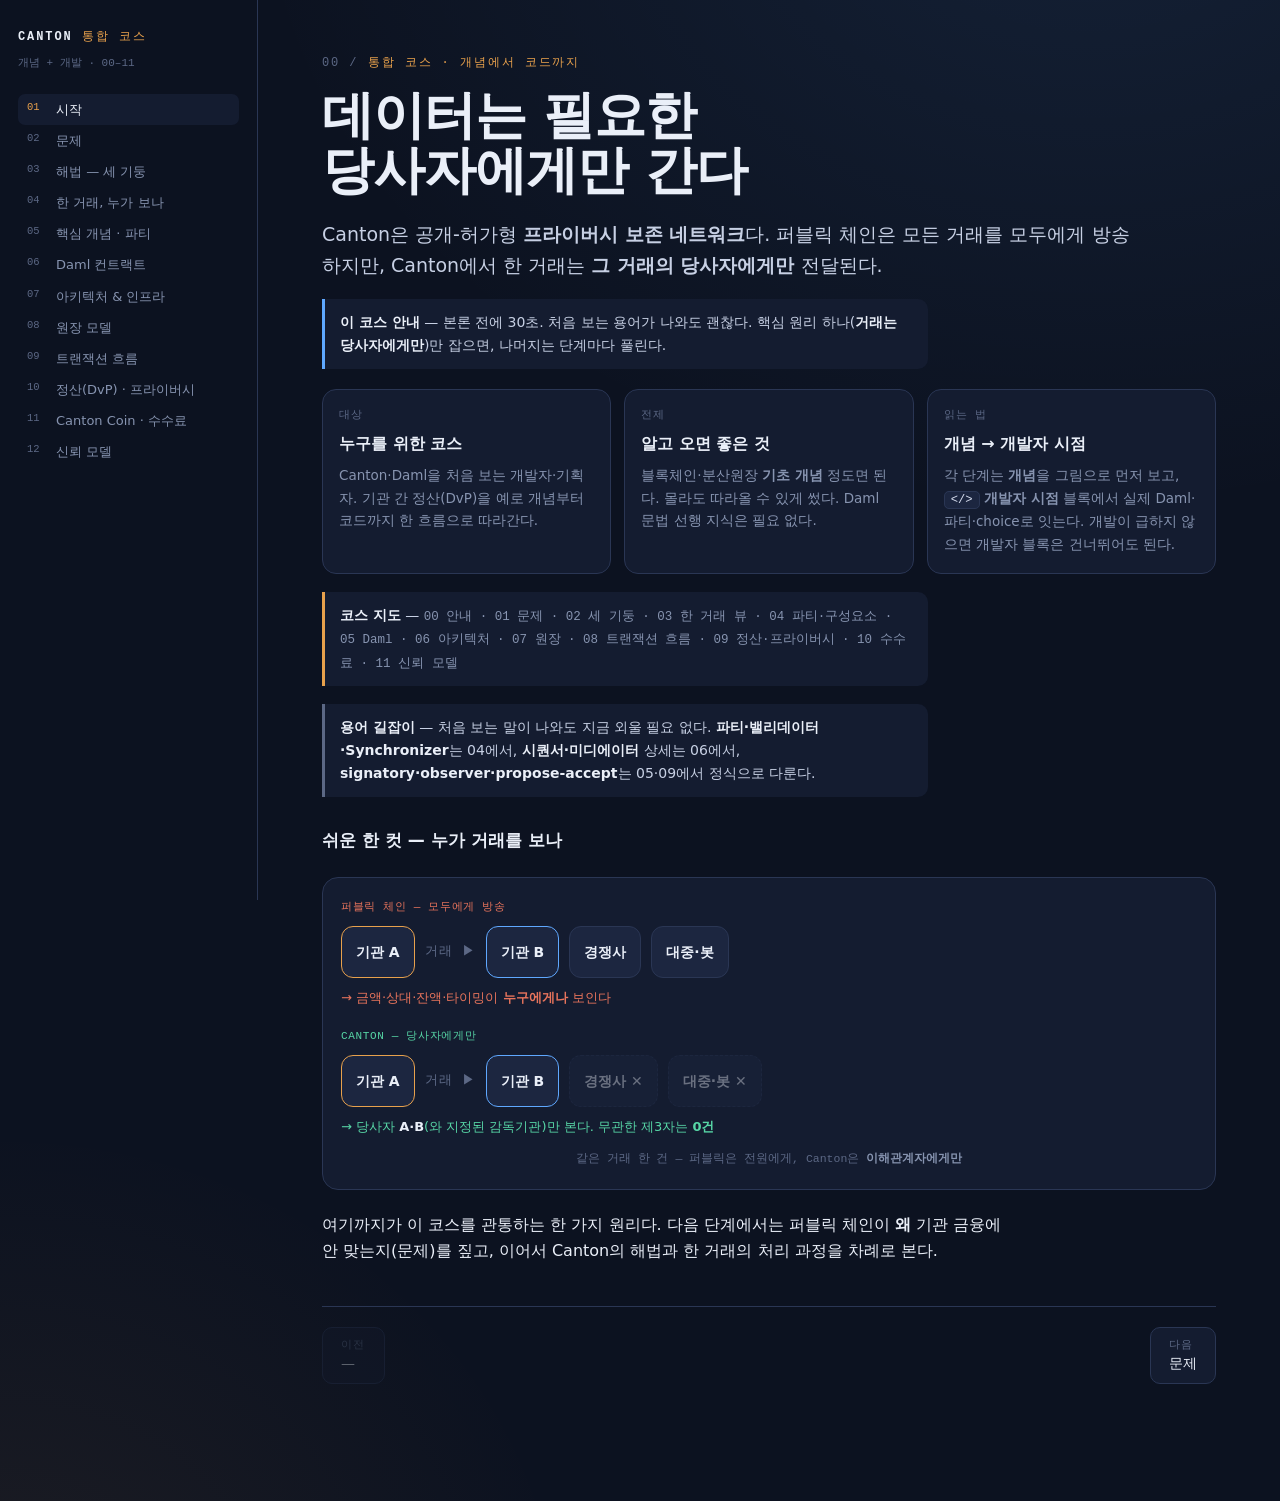
==== commit 102c6419: "docs(course): 09 정산에 마켓메이커 4-leg DvP 시퀀스 추가 2-leg 인터랙티브 데모 아래에 역할 기반 4-leg(마켓메이커 경유) 정적 SVG 시퀀스 추가: " ====
--- a/wiki/course/index.html
+++ b/wiki/course/index.html
@@ -852,6 +852,53 @@
         </div>
         <p>핵심 둘. <b>원자성</b> — 자산이 실제로 움직이는 건 마지막 <span class="k">Settlement_Execute</span> 한 번뿐이고 그게 전부/전무라, 한 다리라도 잠기지 않으면 실행 자체가 성립하지 않는다(한쪽만 떼이는 일이 없다). <b>프라이버시</b> — 이 정산도 당사자(A·B·정산 운영자)만 받고 무관한 제3자는 <b>0건</b>이다. 0건은 막아서가 아니라 그 뷰가 그 노드에 <b>도착하지 않아서</b>다. 주의 — 제3자 노드가 텅 빈 게 아니다. 그 노드도 자기 사업 계약은 따로 갖고 있고, 단지 <b>이 정산</b>이 그중에 없을 뿐이다. (제3자라도 <span class="k">observer</span>로 지정하면 — 예: 감독기관 — 받는다. 가시성은 명시적 선택.)</p>
         <div class="note">이 흐름·choice·다리 키(<span class="k">legKRW</span>/<span class="k">legJPY</span>)는 실제 정산 패키지(<span class="k">Settlement.FxDvp</span>, 2-leg FX DvP)와 테스트 그대로다. 단 LocalNet 데모엔 토큰이 <b>Amulet(Canton Coin) 하나뿐</b>이라 두 다리 모두 CC로 두고, <b>KRW·JPY는 개념상 대역</b>(방향만 반대인 FX 스왑 흉내)이다. 위 금액(₩9,000↔¥1,000)은 환율에 맞춘 예시 — 실제 테스트 코드는 CC로 100·20을 쓴다. 실제 운영에선 각 다리에 별도 발행자(레지스트리)의 통화 토큰이 들어간다(→ 10).</div>
+
+        <h3 class="sub">통화가 다를 때 — 마켓메이커를 거치는 4-leg DvP</h3>
+        <p>위 2-leg는 A·B가 서로 원하는 통화를 <b>직접 맞바꿀</b> 때다. 하지만 받는 쪽(B)에게 보낼 통화가 A의 보유 통화와 다르고 <b>직접 카운터파티가 없으면</b>, 유동성을 대는 <b>마켓메이커(MM)</b>를 끼운다. 그러면 자산 이동이 <b>네 다리(4-leg)</b>로 늘지만 — 여전히 <b>한 트랜잭션·전부 아니면 전무</b>이고, 정산 운영자는 자산을 한순간도 보관하지 않는다. MM에게 가는 견적요청은 <b>익명</b>(통화쌍·금액만, 송수신자 신원 없음)이라 프라이버시도 그대로 유지된다.</p>
+        <div class="fig">
+          <div class="seqwrap">
+            <svg viewBox="0 0 880 404" role="img" aria-label="마켓메이커를 거치는 4-leg FX DvP 시퀀스: 주문·익명 견적·원자적 4-leg" style="width:100%; min-width:760px; height:auto; font-family:var(--sans)">
+              <defs>
+                <marker id="m4a" markerWidth="10" markerHeight="10" refX="7.5" refY="3" orient="auto"><path d="M0,0 L8,3 L0,6 z" fill="#E8A14C"/></marker>
+                <marker id="m4m" markerWidth="10" markerHeight="10" refX="7.5" refY="3" orient="auto"><path d="M0,0 L8,3 L0,6 z" fill="#5FA8FF"/></marker>
+                <marker id="m4b" markerWidth="10" markerHeight="10" refX="7.5" refY="3" orient="auto"><path d="M0,0 L8,3 L0,6 z" fill="#57D6A6"/></marker>
+                <marker id="m4v" markerWidth="9" markerHeight="9" refX="6.5" refY="3" orient="auto"><path d="M0,0 L7,3 L0,6 z" fill="#7E8AA6"/></marker>
+              </defs>
+              <g font-size="12" fill="#EAEFF8" text-anchor="middle">
+                <rect x="10" y="10" width="128" height="34" rx="9" fill="#1C2640" stroke="#E8A14C"/><text x="74" y="26">기관 A</text><text x="74" y="38" font-size="9" fill="#8794B0">송신</text>
+                <rect x="252" y="10" width="136" height="34" rx="9" fill="#1C2640" stroke="#7E8AA6"/><text x="320" y="32">정산 운영자</text>
+                <rect x="500" y="10" width="120" height="34" rx="9" fill="#1C2640" stroke="#5FA8FF"/><text x="560" y="26">마켓메이커</text><text x="560" y="38" font-size="9" fill="#8794B0">유동성</text>
+                <rect x="730" y="10" width="136" height="34" rx="9" fill="#1C2640" stroke="#57D6A6"/><text x="798" y="26">기관 B</text><text x="798" y="38" font-size="9" fill="#8794B0">수신</text>
+              </g>
+              <g stroke="#5C6885" stroke-dasharray="3 5" opacity="0.85">
+                <line x1="74" y1="58" x2="74" y2="388"/><line x1="320" y1="58" x2="320" y2="388"/><line x1="560" y1="58" x2="560" y2="388"/><line x1="798" y1="58" x2="798" y2="388"/>
+              </g>
+              <g font-size="11" font-family="monospace">
+                <text x="197" y="82" text-anchor="middle" fill="#E8A14C">① FX 주문 (원화→엔화 · 금액 · 한도)</text>
+                <line x1="74" y1="90" x2="316" y2="90" stroke="#E8A14C" stroke-width="1.5" marker-end="url(#m4a)"/>
+                <text x="440" y="118" text-anchor="middle" fill="#9fb0d6">② 익명 견적요청 (통화쌍·금액, 신원 X)</text>
+                <line x1="320" y1="126" x2="556" y2="126" stroke="#7E8AA6" stroke-width="1.5" marker-end="url(#m4v)"/>
+                <text x="440" y="150" text-anchor="middle" fill="#5FA8FF">③ 견적 (환율·목표금액)</text>
+                <line x1="560" y1="158" x2="324" y2="158" stroke="#5FA8FF" stroke-width="1.5" marker-end="url(#m4m)"/>
+                <text x="197" y="182" text-anchor="middle" fill="#9fb0d6">④ 견적 제시 → A 수락</text>
+                <line x1="320" y1="190" x2="78" y2="190" stroke="#7E8AA6" stroke-width="1.5" marker-end="url(#m4v)"/>
+                <text x="440" y="214" text-anchor="middle" fill="#5C6885">── 원자적 4-leg · 단일 트랜잭션 (전부 아니면 전무) ──</text>
+                <text x="197" y="240" text-anchor="middle" fill="#E8A14C">leg1 · 원화(source)</text>
+                <line x1="74" y1="248" x2="316" y2="248" stroke="#E8A14C" stroke-width="1.5" marker-end="url(#m4a)"/>
+                <text x="440" y="272" text-anchor="middle" fill="#5FA8FF">leg2 · 엔화(target)</text>
+                <line x1="560" y1="280" x2="324" y2="280" stroke="#5FA8FF" stroke-width="1.5" marker-end="url(#m4m)"/>
+                <text x="559" y="304" text-anchor="middle" fill="#57D6A6">leg3 · 엔화(target) → 수신</text>
+                <line x1="320" y1="312" x2="794" y2="312" stroke="#57D6A6" stroke-width="1.5" marker-end="url(#m4b)"/>
+                <text x="440" y="336" text-anchor="middle" fill="#E8A14C">leg4 · 원화(source) → MM</text>
+                <line x1="320" y1="344" x2="556" y2="344" stroke="#E8A14C" stroke-width="1.5" marker-end="url(#m4a)"/>
+              </g>
+              <rect x="120" y="360" width="640" height="32" rx="8" fill="rgba(87,214,166,.07)" stroke="#2f5d4e" stroke-dasharray="4 3"/>
+              <text x="440" y="380" text-anchor="middle" font-size="11" font-family="monospace" fill="#8fe0c4">한 다리라도 실패 → 전체 무효 · SETTLED = 4 leg를 덮는 단일 트랜잭션 해시</text>
+            </svg>
+          </div>
+          <div class="fig-cap">A의 주문 → <b>익명 견적</b>(MM) → <b>원자적 4-leg</b>(원화·엔화가 MM을 거쳐 동시 이동) → 단일 해시. 확인 당사자 4: 송신·MM·정산 운영자·수신</div>
+        </div>
+        <div class="note"><b>2-leg과 무엇이 다른가</b> — 직접 상대가 있으면 2-leg(A↔B), 통화·상대가 안 맞아 유동성이 필요하면 4-leg(A↔MM↔B). <b>원자성·프라이버시·되돌림 없는 확정은 둘 다 동일</b>하고 다리 수만 늘 뿐이다. MM은 송수신자 신원을 못 본 채(②가 익명) 유동성만 댄다.</div>
       </div>
       <div class="nav"></div>
     </section>
